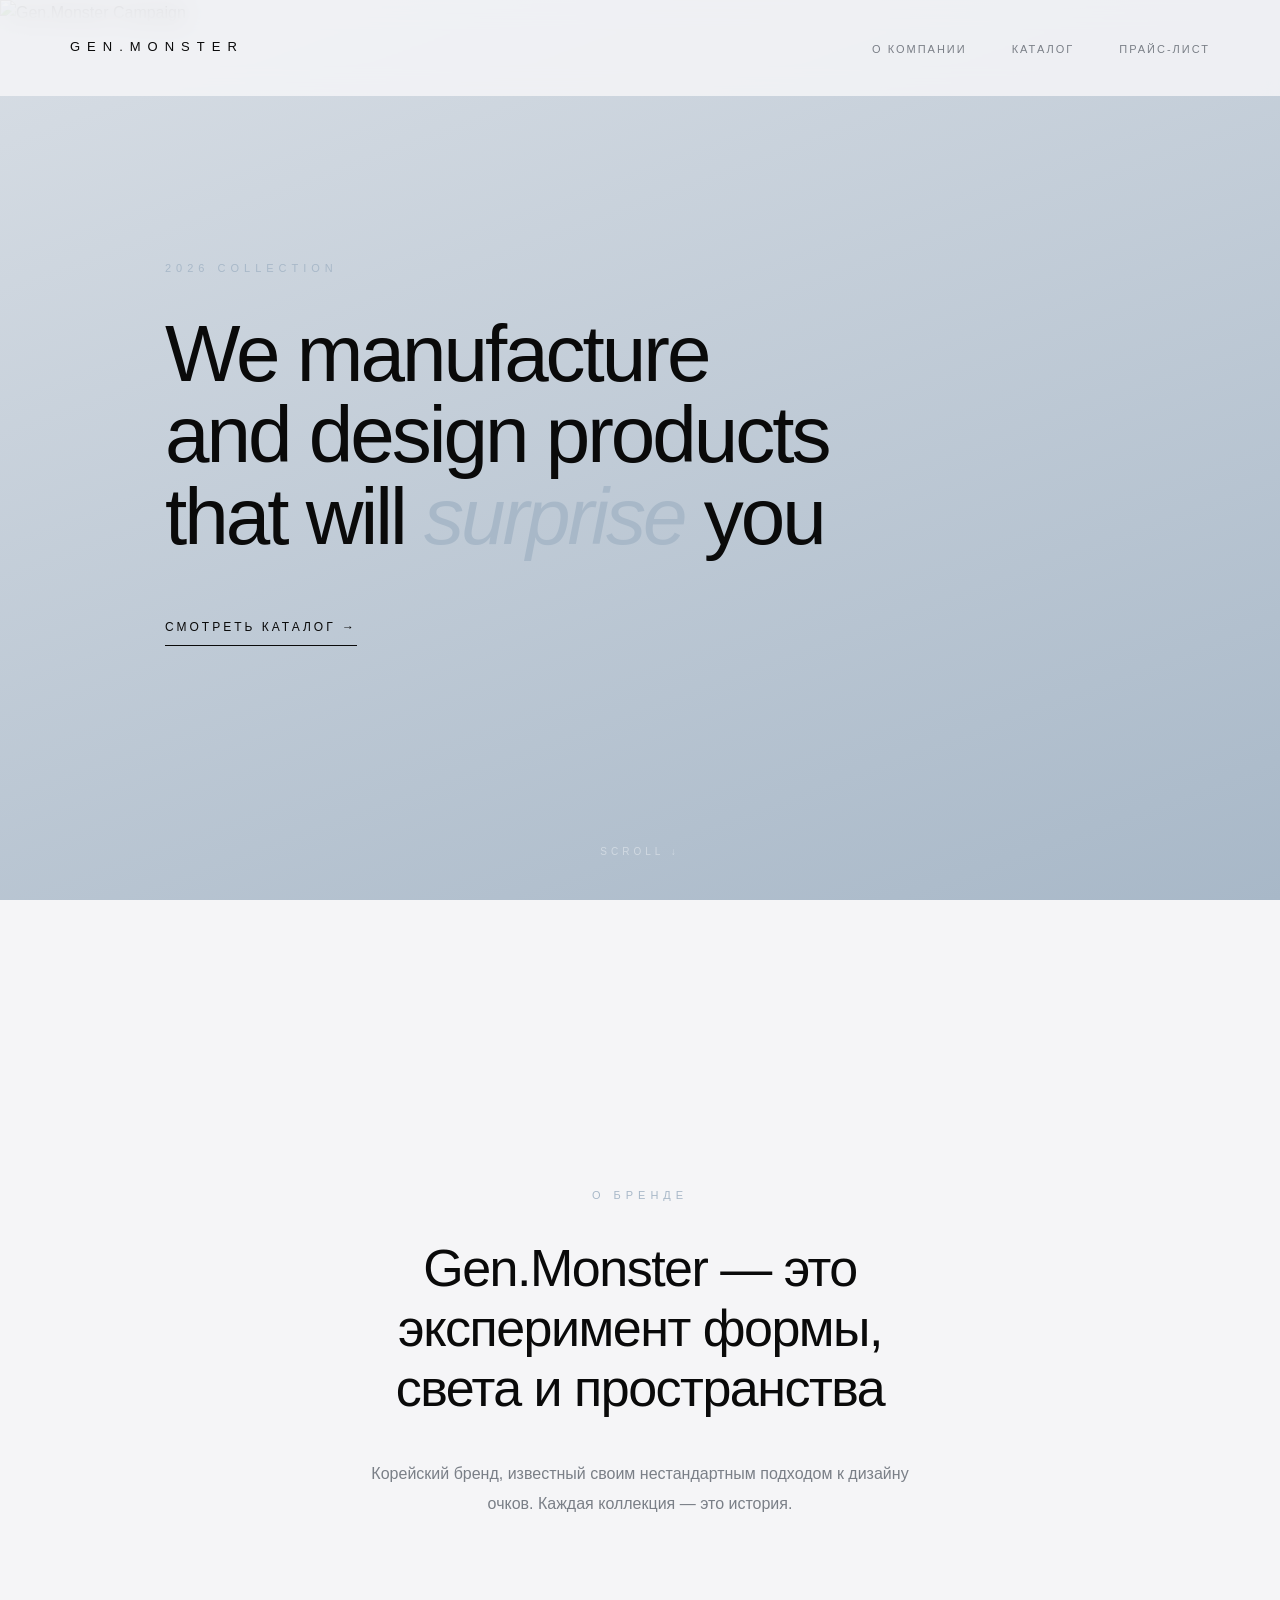
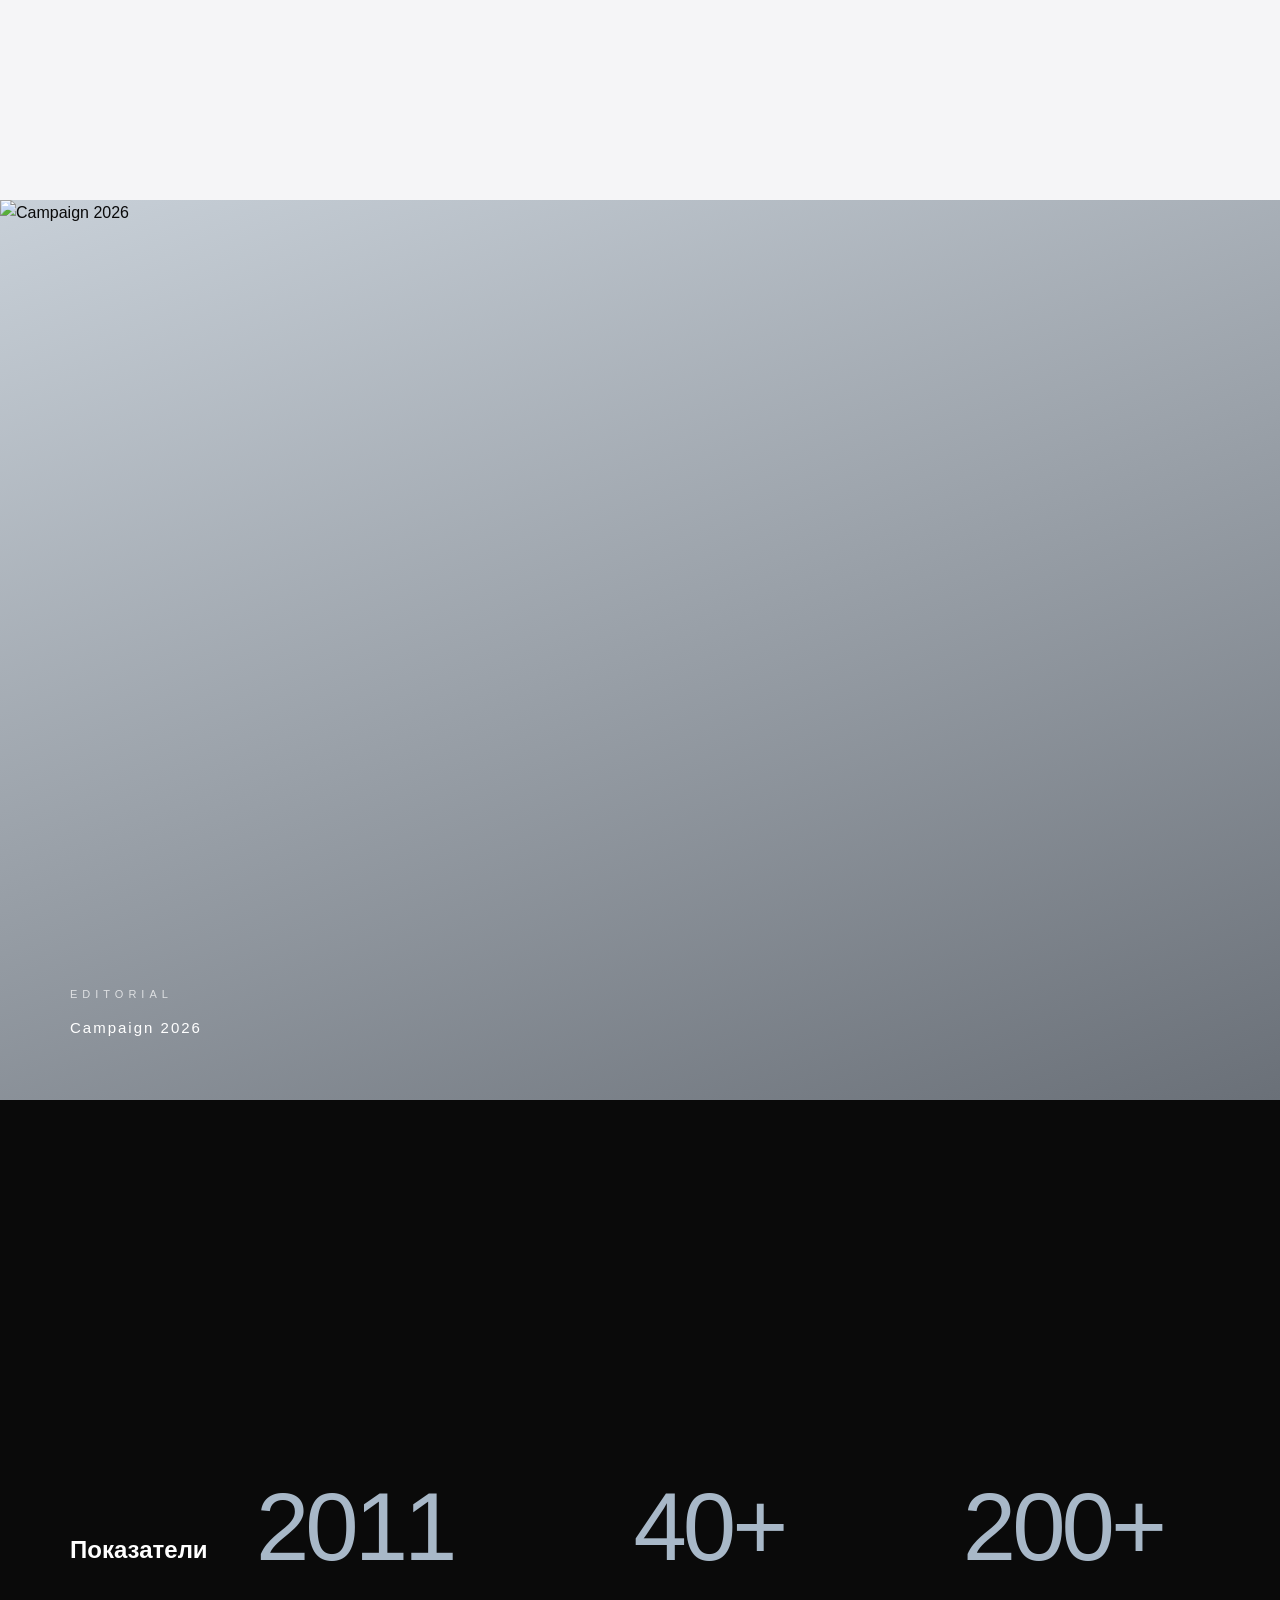
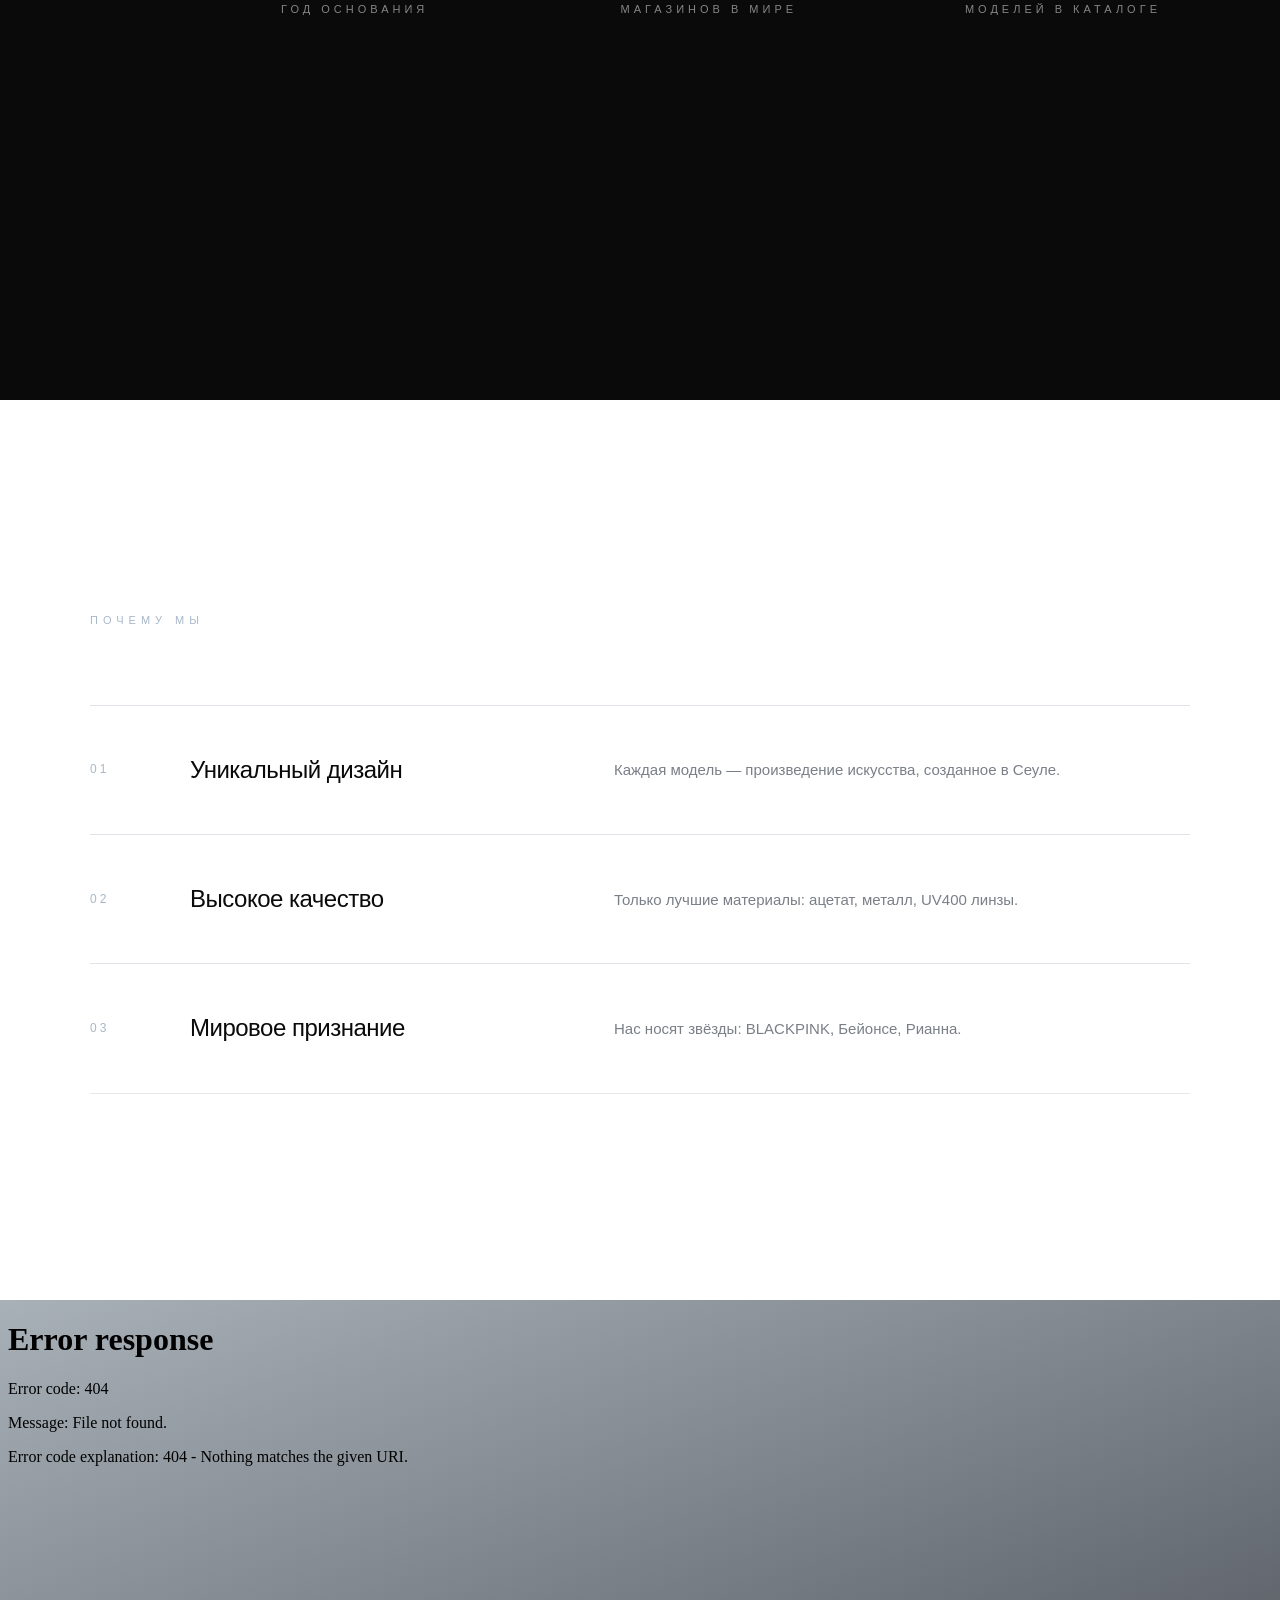
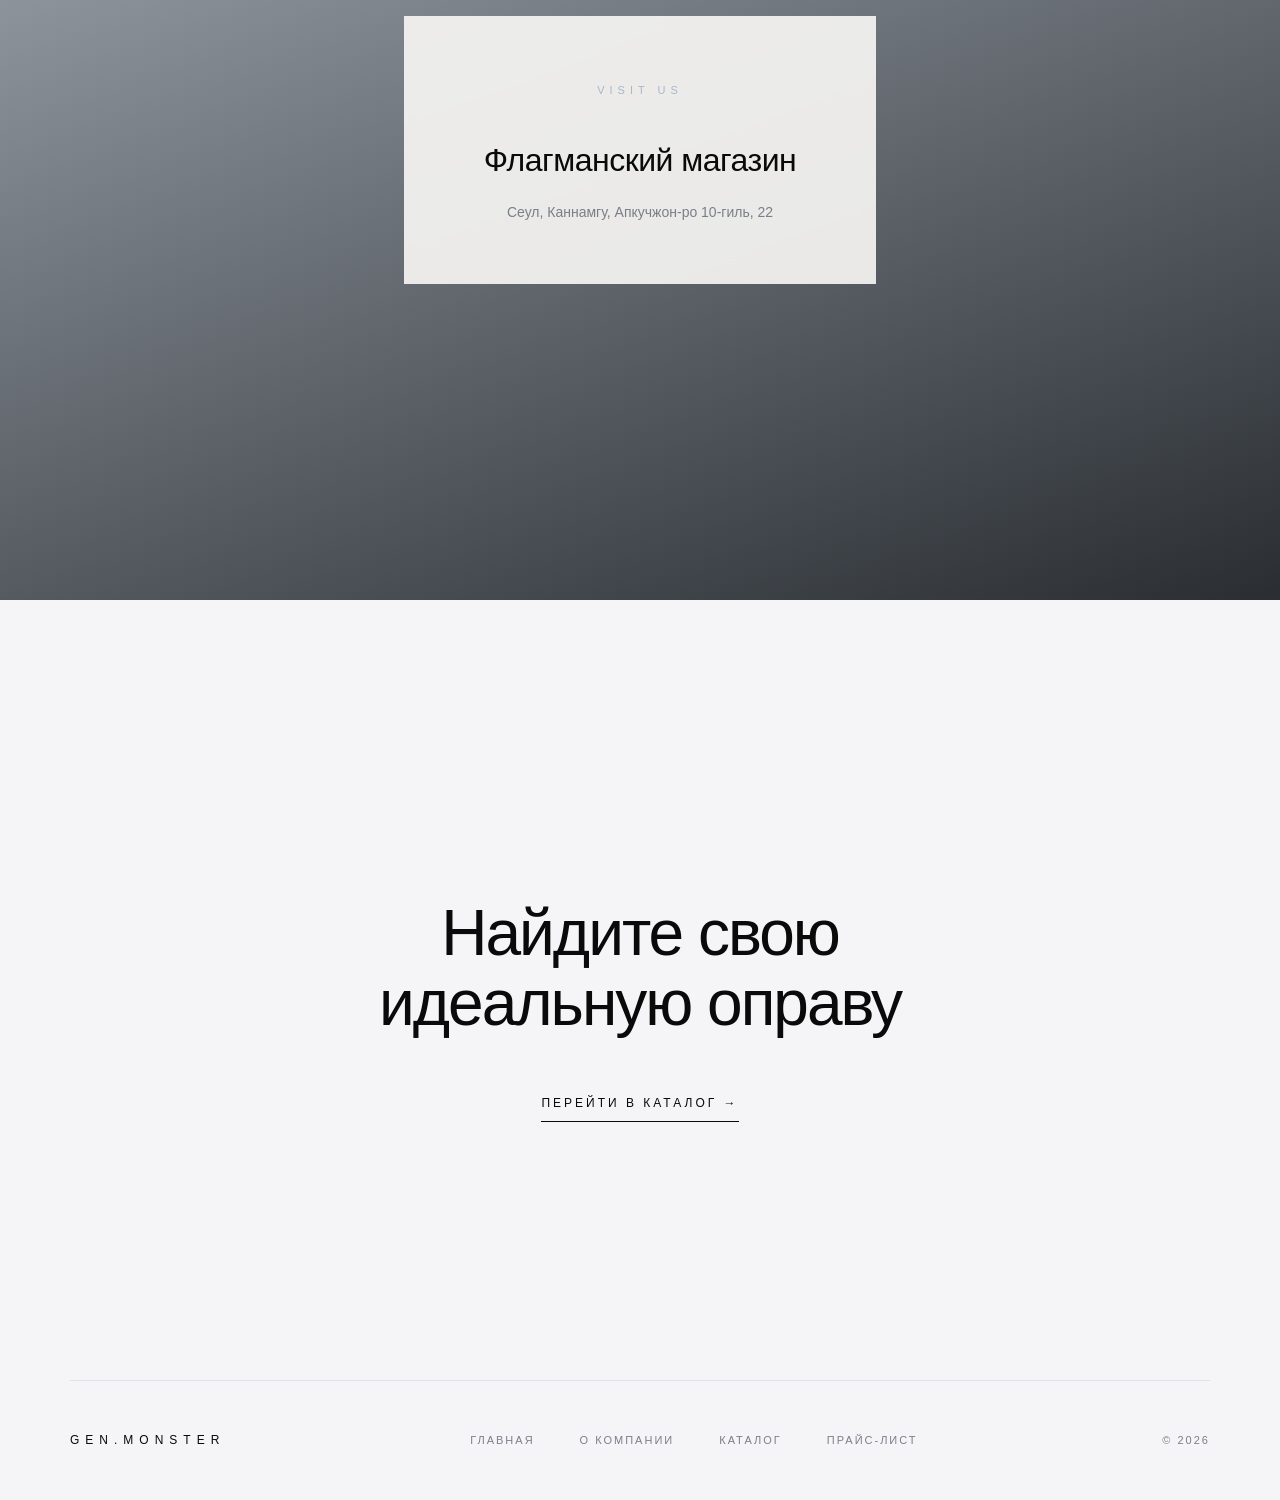
==== index.html @ 984fa29b "Update index.html исправление добавления карты" ====
<!DOCTYPE html>
<html lang="ru">
<head>
    <meta charset="UTF-8">
    <meta name="viewport" content="width=device-width, initial-scale=1.0">
    <title>Gen.Monster — Eyewear</title>
    <link rel="stylesheet" href="styles.css">
</head>
<body>

    <!-- ШАПКА -->
    <header class="header">
        <a href="index.html" class="logo">GEN.MONSTER</a>
        <nav class="nav">
             <ul>
                <li><a href="about.html">О компании</a></li>
                <li><a href="catalog.html">Каталог</a></li>
                <li><a href="price.html">Прайс-лист</a></li>
            </ul>
        </nav>
    </header>

    <!-- ЭКРАН 1: HERO -->
    <section class="screen screen-hero">
        <div class="screen-bg bg-hero">
            <img src="images/hero.jpg" alt="Gen.Monster Campaign">
            <div class="overlay"></div>
        </div>
        <div class="screen-content">
            <p class="label">2026 Collection</p>
            <h1>
                We manufacture<br>
                and design products<br>
                that will <em>surprise</em> you
            </h1>
            <a href="catalog.html" class="link-arrow">Смотреть каталог →</a>
        </div>
        <div class="scroll-hint">Scroll ↓</div>
    </section>

    <!-- ЭКРАН 2: О БРЕНДЕ -->
    <section class="screen screen-about">
        <div class="screen-content centered">
            <p class="label">О бренде</p>
            <h2>
                Gen.Monster — это<br>
                эксперимент формы,<br>
                света и пространства
            </h2>
            <p class="desc">
                Корейский бренд, известный своим нестандартным подходом
                к дизайну очков. Каждая коллекция — это история.
            </p>
        </div>
    </section>

    <!-- ЭКРАН 3: ФОТО НА ВЕСЬ ЭКРАН -->
    <section class="screen screen-image">
        <h2 class="visually-hidden">Campaign 2026</h2>
        <div class="screen-bg bg-editorial">
            <img src="images/editorial.jpg" alt="Campaign 2026">
        </div>
        <div class="image-caption">
            <span class="label">Editorial</span>
            <p>Campaign 2026</p>
        </div>
    </section>

    <!-- ЭКРАН 4: ЦИФРЫ -->
    <section class="screen screen-numbers">
        <h2 class="visually-hidden">Показатели</h2>
        <div class="screen-content">
            <div class="numbers-grid">
                <div class="number-item">
                    <span class="number-value">2011</span>
                    <span class="number-label">Год основания</span>
                </div>
                <div class="number-item">
                    <span class="number-value">40+</span>
                    <span class="number-label">Магазинов в мире</span>
                </div>
                <div class="number-item">
                    <span class="number-value">200+</span>
                    <span class="number-label">Моделей в каталоге</span>
                </div>
            </div>
        </div>
    </section>

    <!-- ЭКРАН 5: ПРЕИМУЩЕСТВА -->
    <section class="screen screen-features">
        <div class="screen-content">
            <p class="label">Почему мы</p>
            <div class="features-list">
                <div class="feature-row">
                    <span class="feature-num">01</span>
                    <h3>Уникальный дизайн</h3>
                    <p>Каждая модель — произведение искусства, созданное в Сеуле.</p>
                </div>
                <div class="feature-row">
                    <span class="feature-num">02</span>
                    <h3>Высокое качество</h3>
                    <p>Только лучшие материалы: ацетат, металл, UV400 линзы.</p>
                </div>
                <div class="feature-row">
                    <span class="feature-num">03</span>
                    <h3>Мировое признание</h3>
                    <p>Нас носят звёзды: BLACKPINK, Бейонсе, Рианна.</p>
                </div>
            </div>
        </div>
    </section>

    <!-- ЭКРАН 6: КАРТА -->
   <section class="screen screen-map">
    <div class="screen-bg bg-map">
        <iframe 
            src="<iframe src="https://www.google.com/maps/embed?pb=!1m5!3m3!1m2!1s0x357ca3eb3af22d93%3A0xd18
            95cf6ba93ee83!2sGentle%20Monster%20Flagship%20Store%20Sinsa!5e0!3m2!1sru!2sru!4v1790731166084!5m2
            !1sru!2sru"
            
            width="100%" 
            height="100%" 
            frameborder="0">
        </iframe>
    </div>
    <div class="map-overlay">
        <p class="label">Visit us</p>
        <h2>Флагманский магазин</h2>
        <p class="map-address">Сеул, Каннамгу, Апкучжон-ро 10-гиль, 22</p>
    </div>
</section>

    <!-- ЭКРАН 7: ФИНАЛ + ПОДВАЛ -->
    <section class="screen screen-final">
        <div class="screen-content centered">
            <h2>
                Найдите свою<br>
                идеальную оправу
            </h2>
            <a href="catalog.html" class="link-arrow">Перейти в каталог →</a>
        </div>
        <footer class="footer">
            <div class="footer-brand">GEN.MONSTER</div>
           <nav class="footer-nav">
            <ul>
                    <li><a href="index.html">Главная</a></li>
                    <li><a href="about.html">О компании</a></li>
                    <li><a href="catalog.html">Каталог</a></li>
                    <li><a href="price.html">Прайс-лист</a></li>
            </ul>
            </nav>
            <div class="footer-copy">© 2026</div>
        </footer>
    </section>

</body>
</html>
---- styles.css ----
/* ===== RESET ===== */
* {
    margin: 0;
    padding: 0;
    box-sizing: border-box;
}

:root {
    --bg: #f5f5f7;
    --ink: #0a0a0a;
    --muted: #7a7f87;
    --accent: #a8b8c8;
    --light: #ffffff;
}

html {
    scroll-behavior: smooth;
}

body {
    font-family: 'Helvetica Neue', Arial, sans-serif;
    background-color: var(--bg);
    color: var(--ink);
    line-height: 1.6;
    font-weight: 300;
    -webkit-font-smoothing: antialiased;
}

/* ===== ССЫЛКИ: ВСЕ СОСТОЯНИЯ ===== */
a {
    text-decoration: none;
    color: inherit;
    transition: color 0.3s;
}

a:link {
    color: inherit;
}

a:visited {
    color: inherit;
}

a:hover {
    color: var(--accent);
}

a:active {
    color: var(--ink);
}

/* Навигация: обычная и посещённая совпадают */
.nav a:link,
.nav a:visited,
.footer-nav a:link,
.footer-nav a:visited {
    color: var(--muted);
}

.nav a:hover,
.footer-nav a:hover {
    color: var(--ink);
}

.nav a:active,
.footer-nav a:active {
    color: var(--accent);
}

em {
    font-style: italic;
    color: var(--accent);
}

/* ===== HEADER ===== */
.header {
    position: fixed;
    top: 0;
    left: 0;
    right: 0;
    display: flex;
    justify-content: space-between;
    align-items: center;
    padding: 35px 70px;
    z-index: 100;
    background-color: rgba(245, 245, 247, 0.85);
    backdrop-filter: blur(12px);
    -webkit-backdrop-filter: blur(12px);
}

.logo {
    font-size: 13px;
    letter-spacing: 7px;
    font-weight: 400;
    color: var(--ink);
}

/* ===== НАВИГАЦИЯ ===== */
.nav ul,
.footer-nav ul {
    list-style: none;
    display: flex;
    gap: 45px;
    margin: 0;
    padding: 0;
}

.nav li,
.footer-nav li {
    display: inline-block;
}

.nav a,
.footer-nav a {
    font-size: 11px;
    letter-spacing: 2px;
    text-transform: uppercase;
    color: var(--muted);
    transition: color 0.3s;
}

.nav a:hover,
.footer-nav a:hover {
    color: var(--ink);
}

/* ===== ОБЩИЙ КЛАСС ДЛЯ ЭКРАНОВ ===== */
.screen {
    position: relative;
    min-height: 100vh;
    display: flex;
    align-items: center;
    justify-content: center;
    padding: 120px 70px;
    overflow: hidden;
}

.screen-content {
    max-width: 1100px;
    width: 100%;
    position: relative;
    z-index: 2;
}

.screen-content.centered {
    text-align: center;
    max-width: 800px;
}

.screen-bg {
    position: absolute;
    inset: 0;
    z-index: 1;
}

.label {
    display: inline-block;
    font-size: 11px;
    letter-spacing: 5px;
    text-transform: uppercase;
    color: var(--accent);
    margin-bottom: 35px;
}

/* ===== ССЫЛКА СО СТРЕЛКОЙ ===== */
.link-arrow {
    display: inline-block;
    font-size: 12px;
    letter-spacing: 3px;
    text-transform: uppercase;
    color: currentColor;
    padding-bottom: 8px;
    border-bottom: 1px solid currentColor;
    transition: all 0.4s;
}

.link-arrow:hover {
    letter-spacing: 5px;
    color: var(--accent);
    border-bottom-color: var(--accent);
}

/* ===== ЭКРАН 1: HERO ===== */
.screen-hero {
    color: #0a0a0a;
}

.bg-hero {
    background: linear-gradient(160deg, #d8dee5 0%, #a8b8c8 100%);
}

.screen-hero .screen-content {
    max-width: 950px;
}

.screen-hero h1 {
    font-size: 80px;
    font-weight: 300;
    line-height: 1.02;
    letter-spacing: -3px;
    margin-bottom: 55px;
}

.scroll-hint {
    position: absolute;
    bottom: 40px;
    left: 50%;
    transform: translateX(-50%);
    font-size: 10px;
    letter-spacing: 4px;
    text-transform: uppercase;
    color: rgba(255, 255, 255, 0.4);
    z-index: 2;
    animation: pulse 2s infinite;
}

@keyframes pulse {
    0%, 100% { opacity: 0.4; }
    50% { opacity: 1; }
}

/* ===== ЭКРАН 2: О БРЕНДЕ ===== */
.screen-about {
    background-color: var(--bg);
}

.screen-about h2 {
    font-size: 52px;
    font-weight: 300;
    line-height: 1.15;
    letter-spacing: -1.5px;
    margin-bottom: 40px;
}

.screen-about .desc {
    font-size: 16px;
    color: var(--muted);
    max-width: 550px;
    margin: 0 auto;
    line-height: 1.9;
}

/* ===== ЭКРАН 3: ФОТО НА ВЕСЬ ЭКРАН ===== */
.bg-editorial {
    background: linear-gradient(160deg, #c8d0d8 0%, #6a7078 100%);
}

.image-caption {
    position: absolute;
    bottom: 60px;
    left: 70px;
    color: #fff;
    z-index: 2;
}

.image-caption .label {
    color: rgba(255, 255, 255, 0.7);
    margin-bottom: 12px;
}

.image-caption p {
    font-size: 15px;
    letter-spacing: 2px;
}

/* ===== ЭКРАН 4: ЦИФРЫ ===== */
.screen-numbers {
    background-color: #0a0a0a;
    color: #fff;
}

.numbers-grid {
    display: grid;
    grid-template-columns: repeat(3, 1fr);
    gap: 60px;
    text-align: center;
}

.number-value {
    display: block;
    font-size: 96px;
    font-weight: 300;
    letter-spacing: -4px;
    color: var(--accent);
    margin-bottom: 20px;
    line-height: 1;
}

.number-label {
    font-size: 11px;
    letter-spacing: 4px;
    text-transform: uppercase;
    color: rgba(255, 255, 255, 0.5);
}

/* ===== ЭКРАН 5: ПРЕИМУЩЕСТВА ===== */
.screen-features {
    background-color: var(--light);
}

.features-list {
    margin-top: 40px;
}

.feature-row {
    display: grid;
    grid-template-columns: 60px 1fr 1.5fr;
    gap: 40px;
    align-items: center;
    padding: 45px 0;
    border-top: 1px solid #e0e3e8;
}

.feature-row:last-child {
    border-bottom: 1px solid #e8e8e8;
}

.feature-num {
    font-size: 12px;
    letter-spacing: 3px;
    color: var(--accent);
}

.feature-row h3 {
    font-size: 24px;
    font-weight: 300;
    letter-spacing: -0.5px;
}

.feature-row p {
    font-size: 15px;
    color: var(--muted);
    line-height: 1.8;
}

/* ===== ЭКРАН 6: КАРТА ===== */
.bg-map {
    background: linear-gradient(160deg, #a8b0b8 0%, #2a2e33 100%);
}

.map-overlay {
    position: relative;
    z-index: 2;
    text-align: center;
    padding: 60px 80px;
    background-color: rgba(247, 246, 243, 0.92);
    backdrop-filter: blur(15px);
    max-width: 500px;
}

.map-overlay h2 {
    font-size: 32px;
    font-weight: 300;
    margin-bottom: 15px;
    letter-spacing: -0.5px;
}

.map-address {
    font-size: 14px;
    color: var(--muted);
}

/* ===== ЭКРАН 7: ФИНАЛ ===== */
.screen-final {
    flex-direction: column;
    justify-content: space-between;
    background-color: var(--bg);
    padding: 140px 70px 0;
}

.screen-final .screen-content {
    margin: auto;
}

.screen-final h2 {
    font-size: 64px;
    font-weight: 300;
    line-height: 1.1;
    letter-spacing: -2px;
    margin-bottom: 50px;
}

/* ===== FOOTER ===== */
.footer {
    display: flex;
    justify-content: space-between;
    align-items: center;
    width: 100%;
    padding: 50px 0;
    font-size: 11px;
    letter-spacing: 2px;
    text-transform: uppercase;
    color: var(--muted);
    border-top: 1px solid #e0e3e8;
    margin-top: 100px;
}

.footer-brand {
    font-size: 12px;
    letter-spacing: 6px;
    color: var(--ink);
}

.footer-nav {
    display: flex;
    gap: 35px;
}

.footer-nav a {
    transition: color 0.3s;
}

.footer-nav a:hover {
    color: var(--ink);
}

/* ===== АДАПТИВ ===== */
@media (max-width: 900px) {
    .header {
        padding: 25px 30px;
    }
    .nav {
        gap: 20px;
    }
    .nav a {
        font-size: 10px;
    }
    .screen {
        padding: 100px 30px;
    }
    .screen-hero h1 {
        font-size: 44px;
    }
    .screen-about h2 {
        font-size: 32px;
    }
    .screen-final h2 {
        font-size: 38px;
    }
    .numbers-grid {
        grid-template-columns: 1fr;
        gap: 50px;
    }
    .number-value {
        font-size: 64px;
    }
    .feature-row {
        grid-template-columns: 1fr;
        gap: 15px;
    }
    .footer {
        flex-direction: column;
        gap: 25px;
    }
}

/* ===== СТРАНИЦА «О КОМПАНИИ» ===== */

/* Заголовок страницы */
.screen-page-head {
    min-height: 60vh;
    padding-top: 180px;
    align-items: flex-start;
}

.screen-page-head h1 {
    font-size: 96px;
    font-weight: 300;
    letter-spacing: -4px;
    line-height: 1;
    margin-bottom: 35px;
}

.page-desc {
    font-size: 17px;
    color: var(--muted);
    max-width: 550px;
    line-height: 1.8;
}

/* Светлый label (для тёмного фона) */
.label-light {
    color: rgba(255, 255, 255, 0.6);
}

/* Сетка показателей — 3 колонки */
.screen-numbers .numbers-grid {
    grid-template-columns: repeat(3, 1fr);
    gap: 80px 60px;
}

/* Контакты */
.screen-contacts {
    background-color: var(--light);
}

.screen-contacts h2 {
    font-size: 48px;
    font-weight: 300;
    letter-spacing: -1.5px;
    margin-bottom: 70px;
}

.contacts-grid {
    display: grid;
    grid-template-columns: repeat(4, 1fr);
    gap: 50px;
    padding-top: 50px;
    border-top: 1px solid #e0e3e8;
}

.contact-item {
    display: flex;
    flex-direction: column;
    gap: 15px;
}

.contact-label {
    font-size: 11px;
    letter-spacing: 4px;
    text-transform: uppercase;
    color: var(--accent);
}

.contact-item p {
    font-size: 15px;
    color: var(--ink);
    line-height: 1.7;
}

.contact-item p a {
    border-bottom: 1px solid currentColor;
    transition: color 0.3s;
}

.contact-item p a:hover {
    color: var(--accent);
}

/* ===== АДАПТИВ для about.html ===== */
@media (max-width: 900px) {
    .screen-page-head h1 {
        font-size: 52px;
        letter-spacing: -2px;
    }
    .screen-contacts h2 {
        font-size: 32px;
    }
    .contacts-grid {
        grid-template-columns: 1fr 1fr;
        gap: 40px;
    }
    .screen-numbers .numbers-grid {
        grid-template-columns: 1fr 1fr;
    }
}

/* ===== СТРАНИЦА КАТАЛОГ ===== */

.catalog {
    padding: 80px 70px 140px;
    background-color: var(--bg);
}

.catalog-grid {
    display: grid;
    grid-template-columns: repeat(3, 1fr);
    gap: 60px 40px;
    max-width: 1400px;
    margin: 0 auto;
}

.product {
    display: flex;
    flex-direction: column;
}

.product-image {
    width: 100%;
    aspect-ratio: 4 / 5;
    background: linear-gradient(160deg, #d8dee5 0%, #a8b8c8 100%);
    display: flex;
    align-items: center;
    justify-content: center;
    margin-bottom: 30px;
    overflow: hidden;
    transition: transform 0.5s;
}

.product:hover .product-image {
    transform: scale(1.02);
}

.product-placeholder {
    font-size: 11px;
    letter-spacing: 4px;
    text-transform: uppercase;
    color: rgba(255, 255, 255, 0.7);
}

.product-info {
    display: flex;
    flex-direction: column;
    gap: 12px;
}

.product-cat {
    font-size: 10px;
    letter-spacing: 3px;
    text-transform: uppercase;
    color: var(--accent);
}

.product h3 {
    font-size: 22px;
    font-weight: 400;
    letter-spacing: 0.5px;
}

.product-desc {
    font-size: 14px;
    color: var(--muted);
    line-height: 1.7;
    margin-bottom: 8px;
}

.product-specs {
    list-style: none;
    display: flex;
    flex-direction: column;
    gap: 6px;
    padding-top: 15px;
    border-top: 1px solid #e0e3e8;
}

.product-specs li {
    font-size: 12px;
    color: var(--muted);
    letter-spacing: 0.5px;
}

/* ===== АДАПТИВ ===== */
@media (max-width: 900px) {
    .catalog {
        padding: 60px 30px 100px;
    }
    .catalog-grid {
        grid-template-columns: 1fr;
        gap: 60px;
    }
}

/* ===== СТРАНИЦА ПРАЙС-ЛИСТ ===== */

.price {
    padding: 60px 70px 140px;
    background-color: var(--bg);
}

.price-wrapper {
    max-width: 1200px;
    margin: 0 auto;
}

.price-table {
    width: 100%;
    border-collapse: collapse;
    font-size: 14px;
}

/* Шапка таблицы */
.price-table thead th {
    background-color: #0a0a0a;
    color: #ffffff;
    text-align: left;
    padding: 22px 24px;
    font-size: 11px;
    letter-spacing: 3px;
    text-transform: uppercase;
    font-weight: 400;
}

.price-col {
    text-align: right;
    white-space: nowrap;
}

/* Заголовки категорий */
.row-category td {
    background-color: #d8dee5;
    color: #0a0a0a;
    font-size: 11px;
    letter-spacing: 4px;
    text-transform: uppercase;
    padding: 18px 24px;
    font-weight: 500;
}

.row-services td {
    background-color: #a8b8c8;
}

/* Обычные строки */
.price-table tbody td {
    padding: 20px 24px;
    border-bottom: 1px solid #e0e3e8;
    color: var(--ink);
}

.row-odd td {
    background-color: #f5f5f7;
}

.row-even td {
    background-color: #ffffff;
}

/* Акция */
.row-promo td {
    background-color: #0a0a0a;
    color: #a8b8c8;
    font-size: 14px;
    letter-spacing: 1px;
    padding: 22px 24px;
}

.row-promo .price-col {
    font-size: 18px;
    font-weight: 500;
    color: #a8b8c8;
}

/* Примечание */
.price-note {
    margin-top: 25px;
    font-size: 12px;
    color: var(--muted);
    letter-spacing: 1px;
    text-align: right;
}

/* Hover по строкам */
.price-table tbody tr:not(.row-category):not(.row-promo):hover td {
    background-color: #eef1f5;
}

/* ===== АДАПТИВ ===== */
@media (max-width: 900px) {
    .price {
        padding: 40px 20px 100px;
    }
    .price-table {
        font-size: 12px;
    }
    .price-table thead th,
    .price-table tbody td {
        padding: 14px 12px;
    }
    .price-table thead th:nth-child(3),
    .price-table tbody td:nth-child(3) {
        display: none;
    }
}
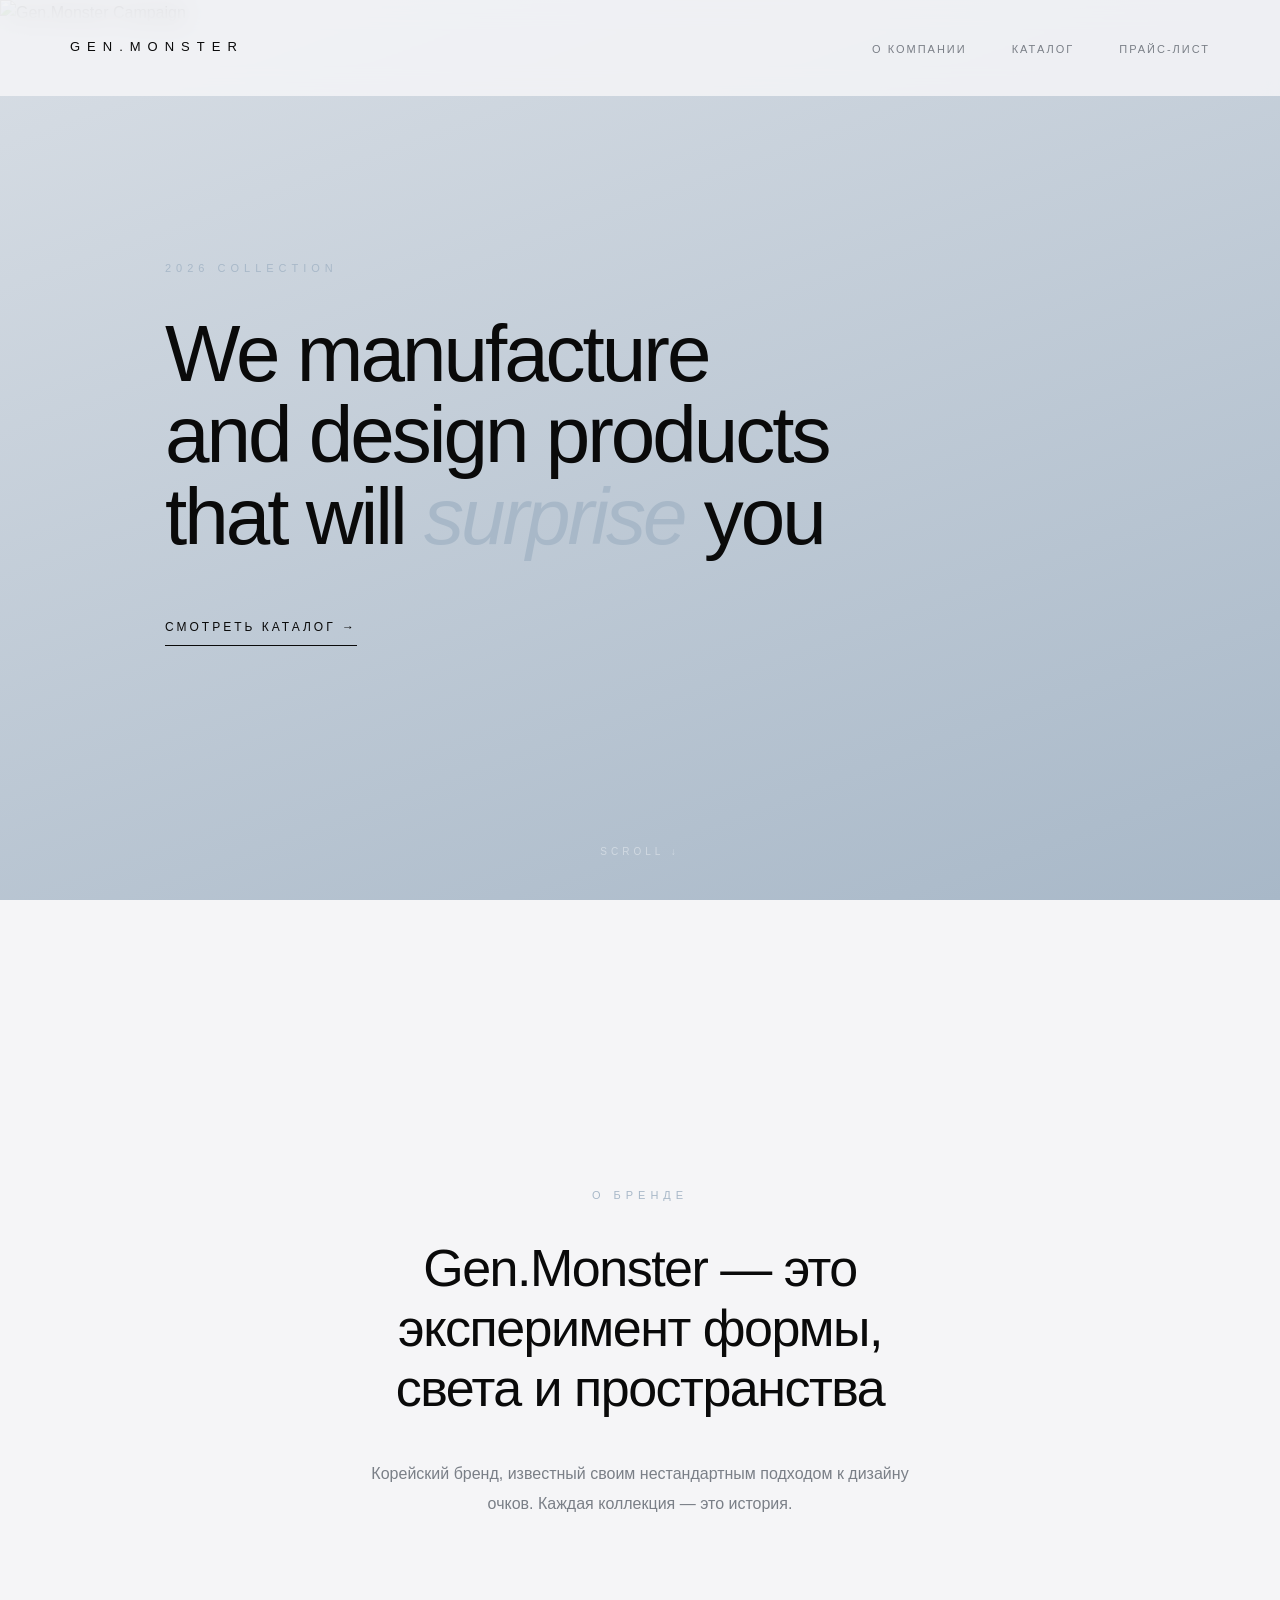
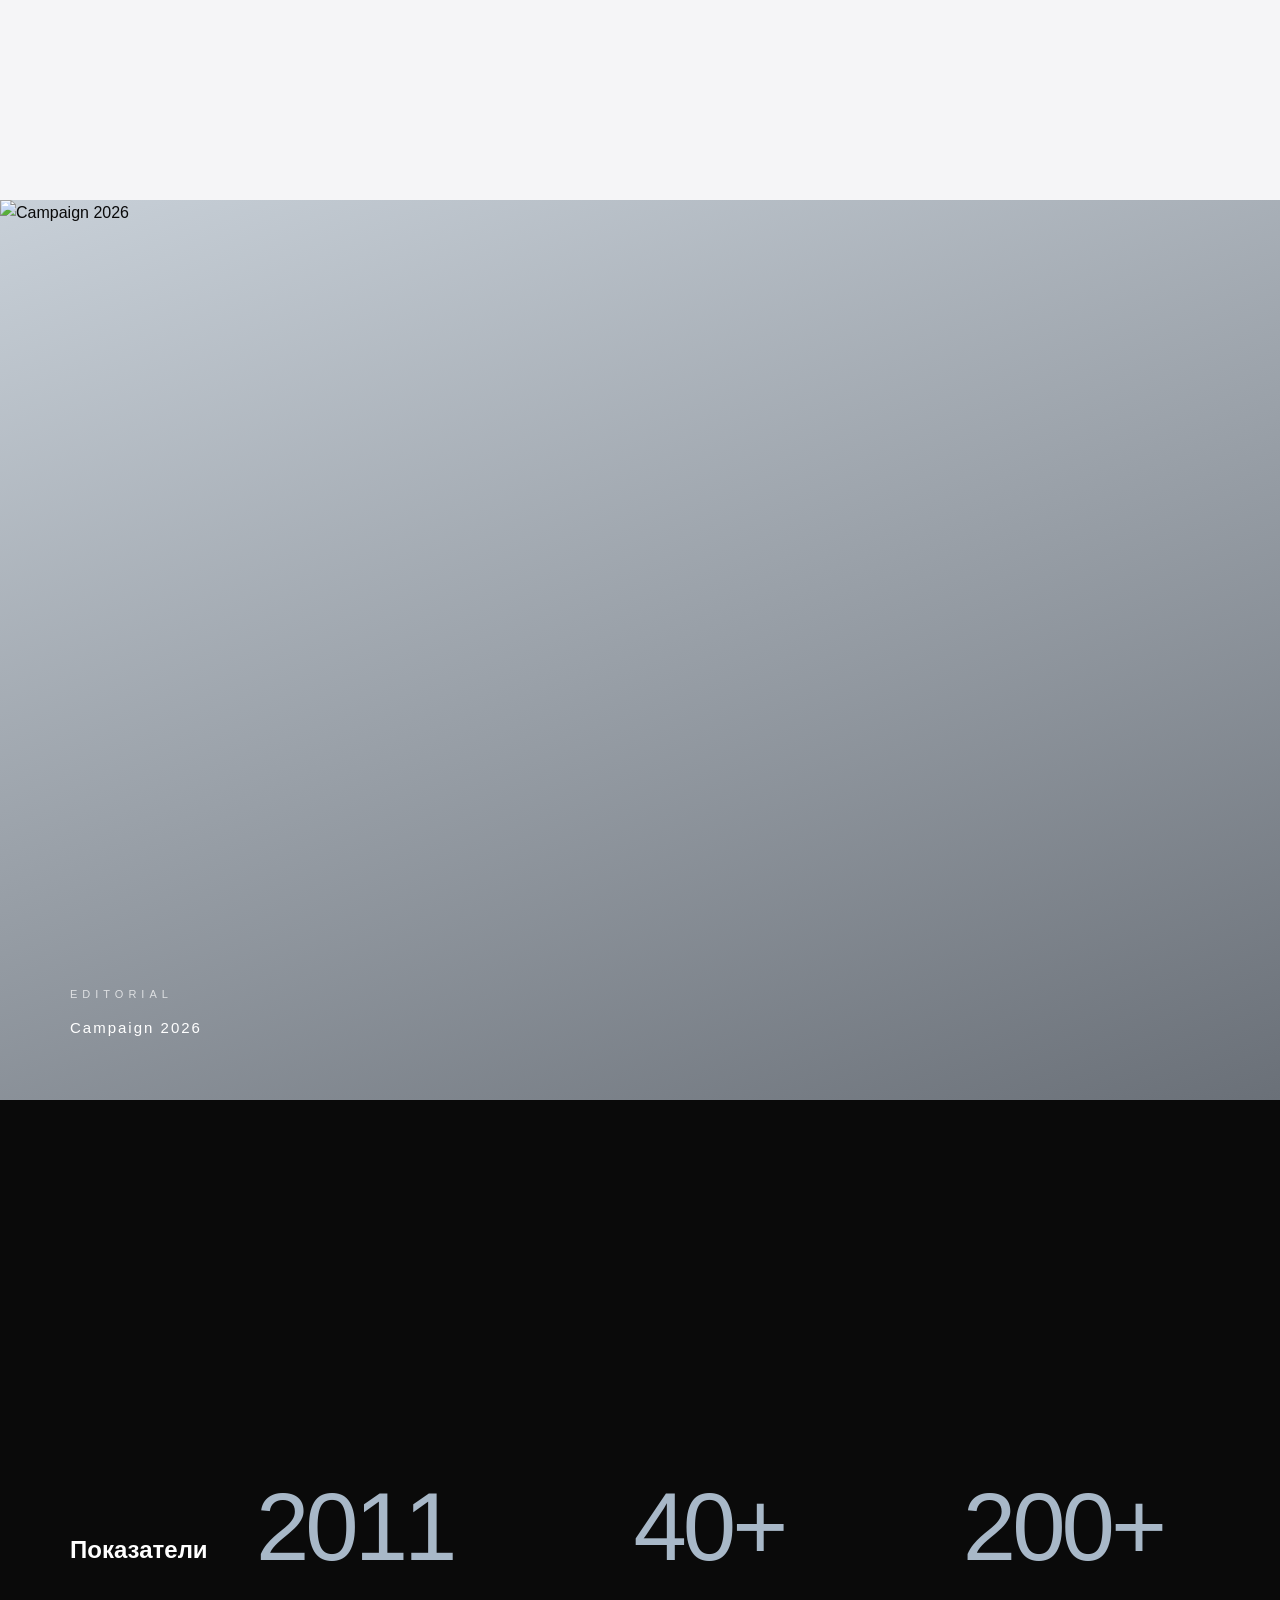
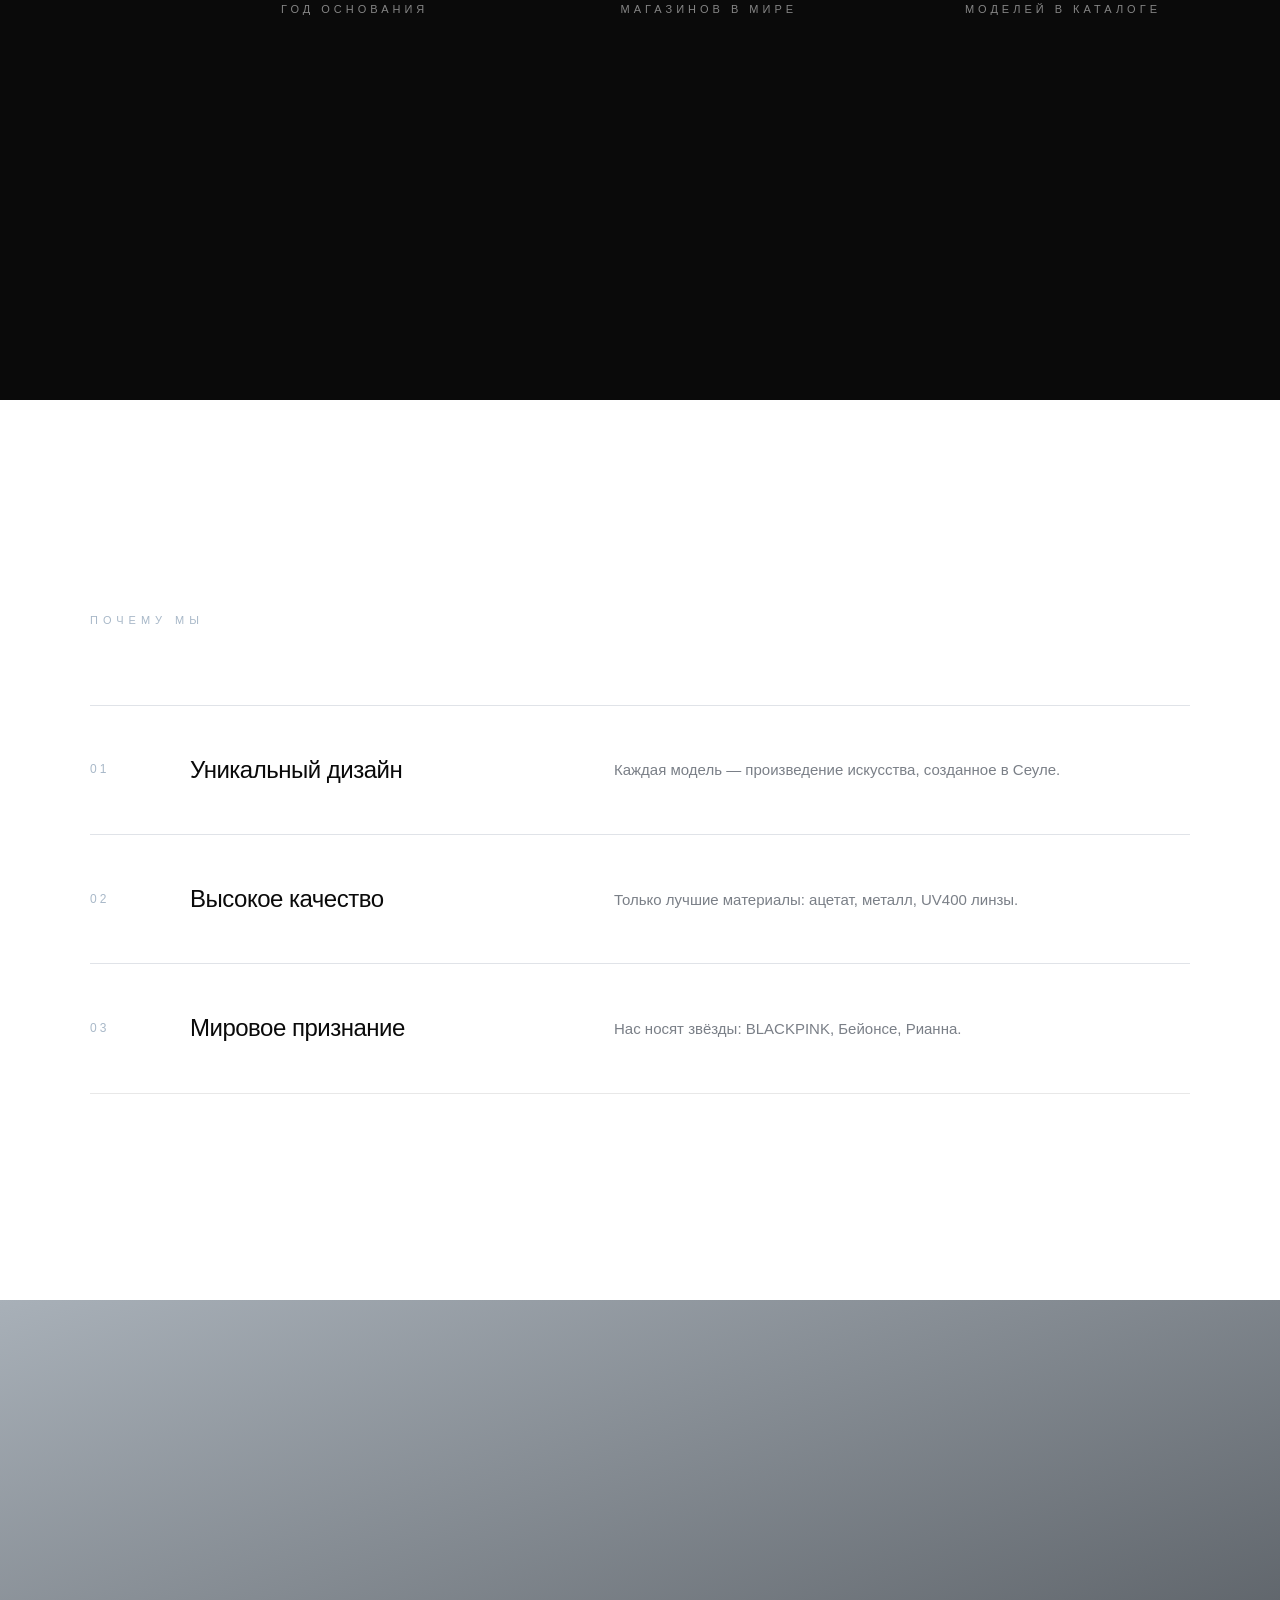
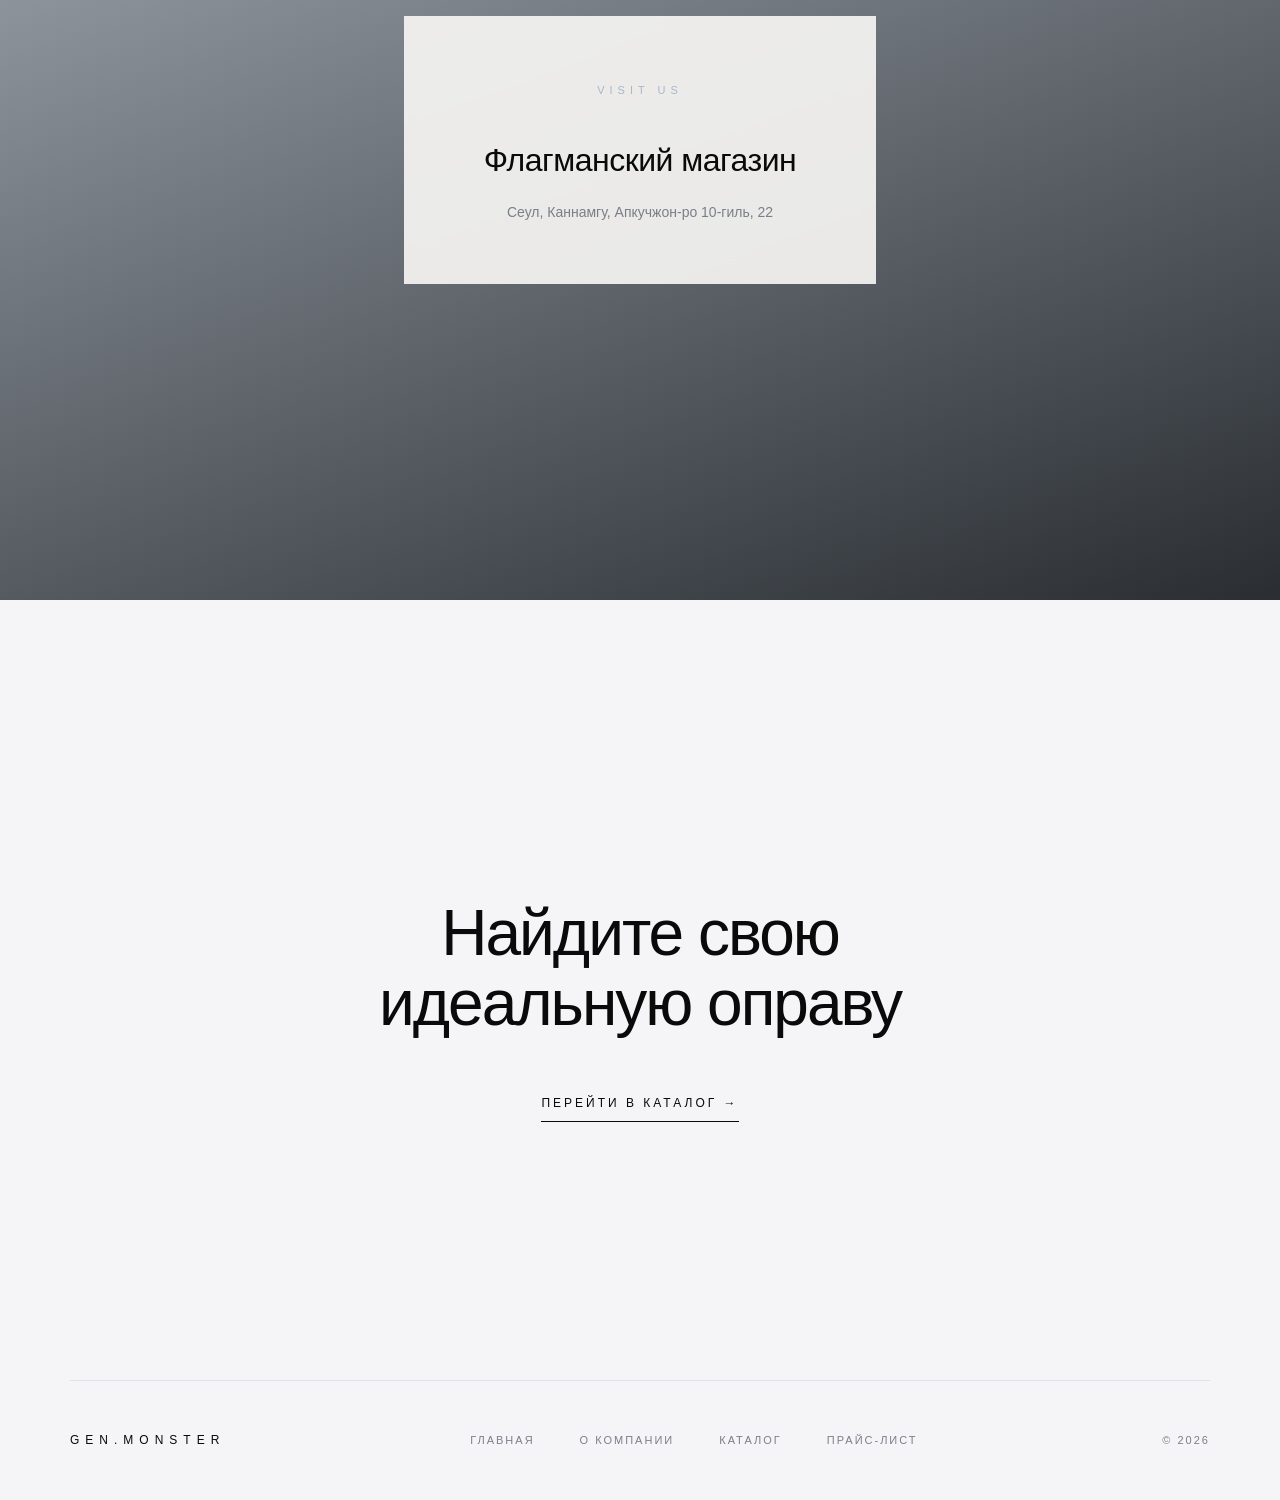
==== commit 35ce0565: "Update index.html еще доработки карты" ====
--- a/index.html
+++ b/index.html
@@ -115,9 +115,8 @@
    <section class="screen screen-map">
     <div class="screen-bg bg-map">
         <iframe 
-            src="<iframe src="https://www.google.com/maps/embed?pb=!1m5!3m3!1m2!1s0x357ca3eb3af22d93%3A0xd18
-            95cf6ba93ee83!2sGentle%20Monster%20Flagship%20Store%20Sinsa!5e0!3m2!1sru!2sru!4v1790731166084!5m2
-            !1sru!2sru"
+            src="https://www.google.com/maps/embed?pb=!1m5!3m3!1m2!1s0x357ca3eb3af22d93%3A0xd1895cf6ba93ee83!2sGentle%20Monster%20Flagship%20Store%20Sinsa!5e0!3m2!1sru!2sru!4v1790731166084!5m2!1sru!2sru"
+
             
             width="100%" 
             height="100%" 
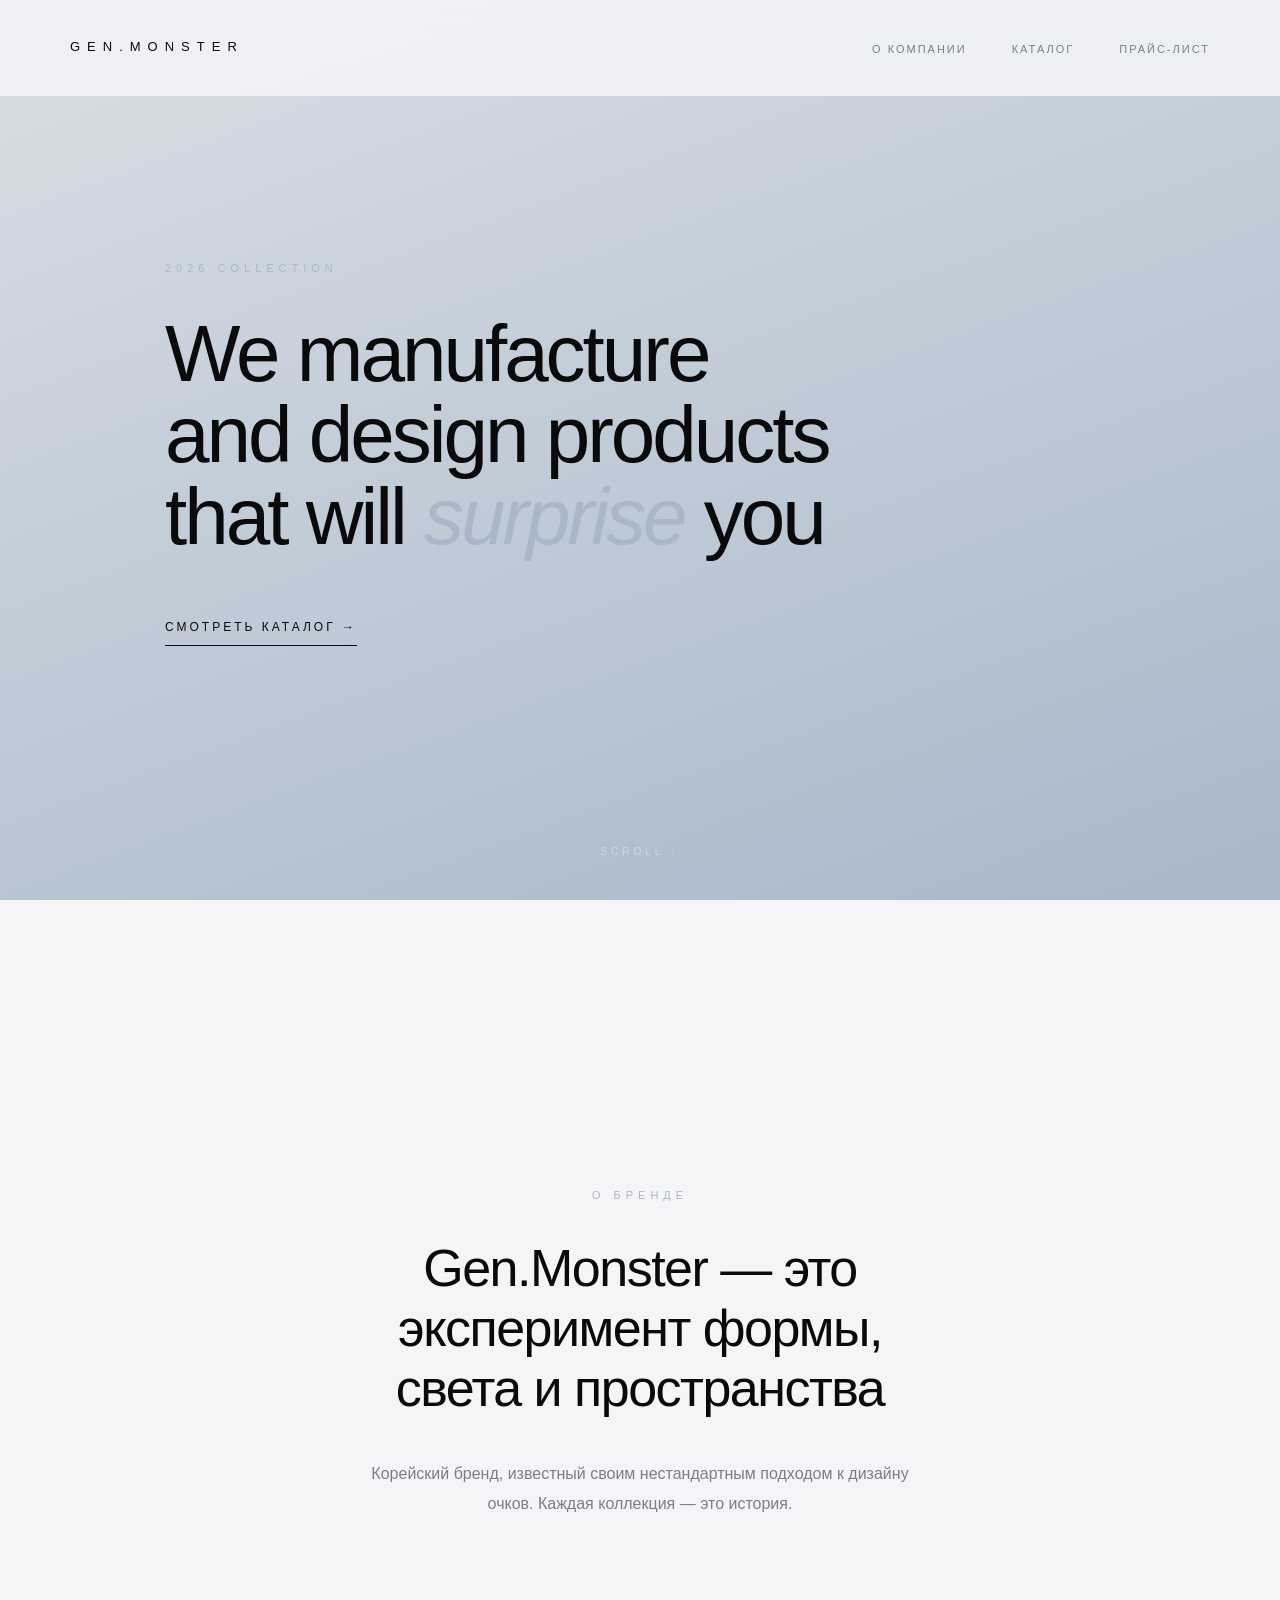
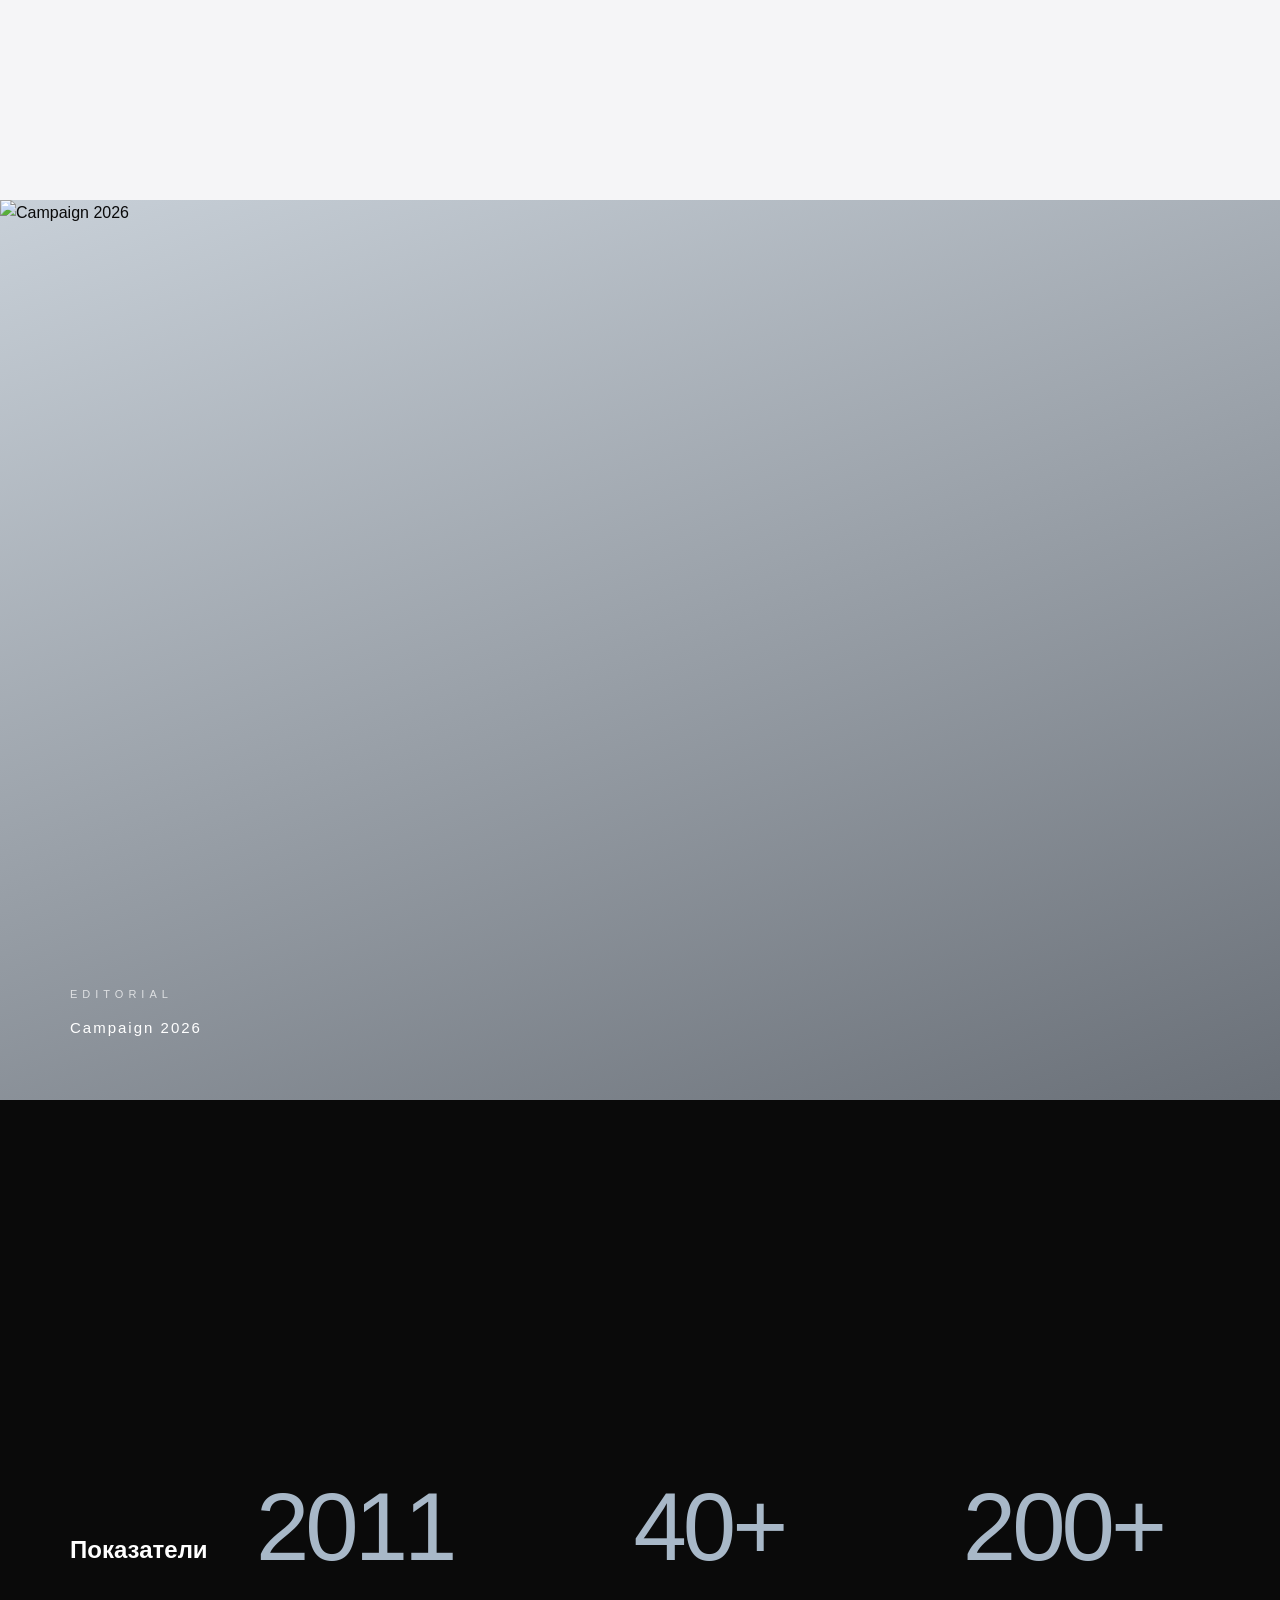
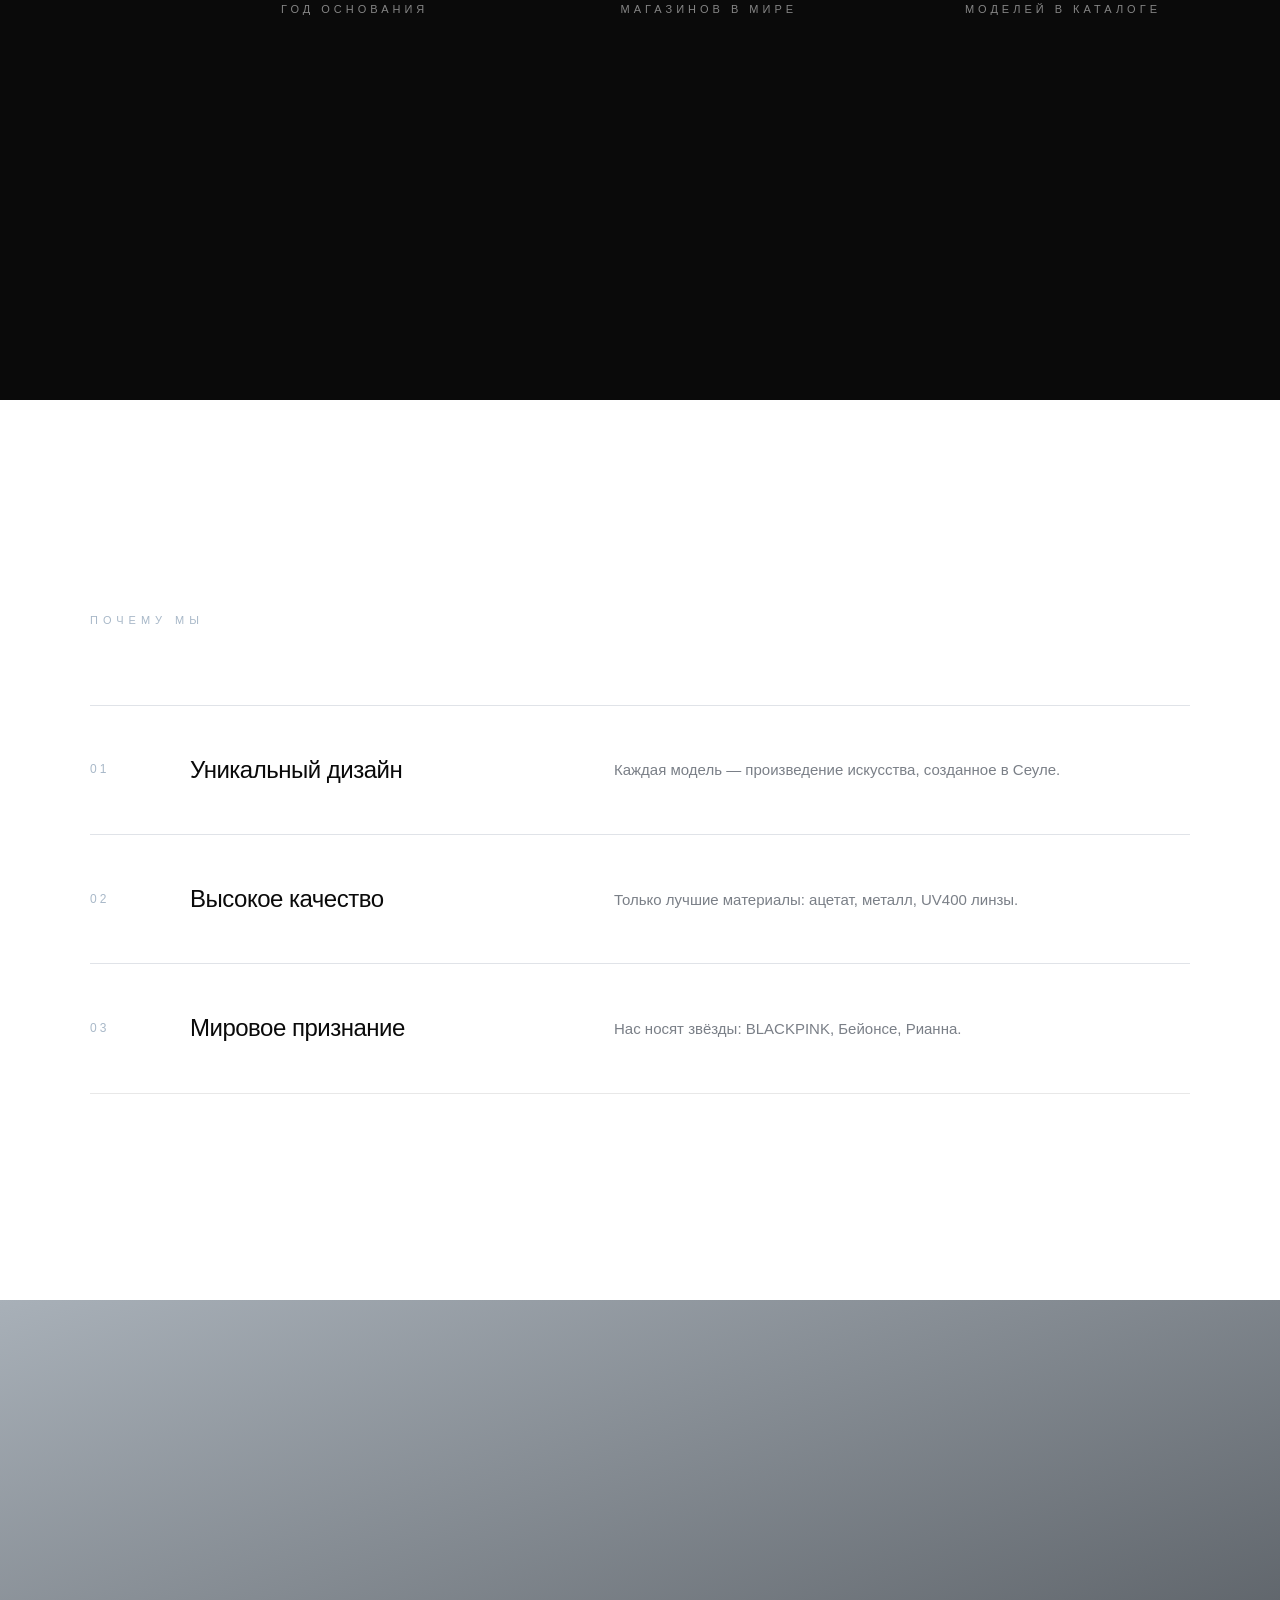
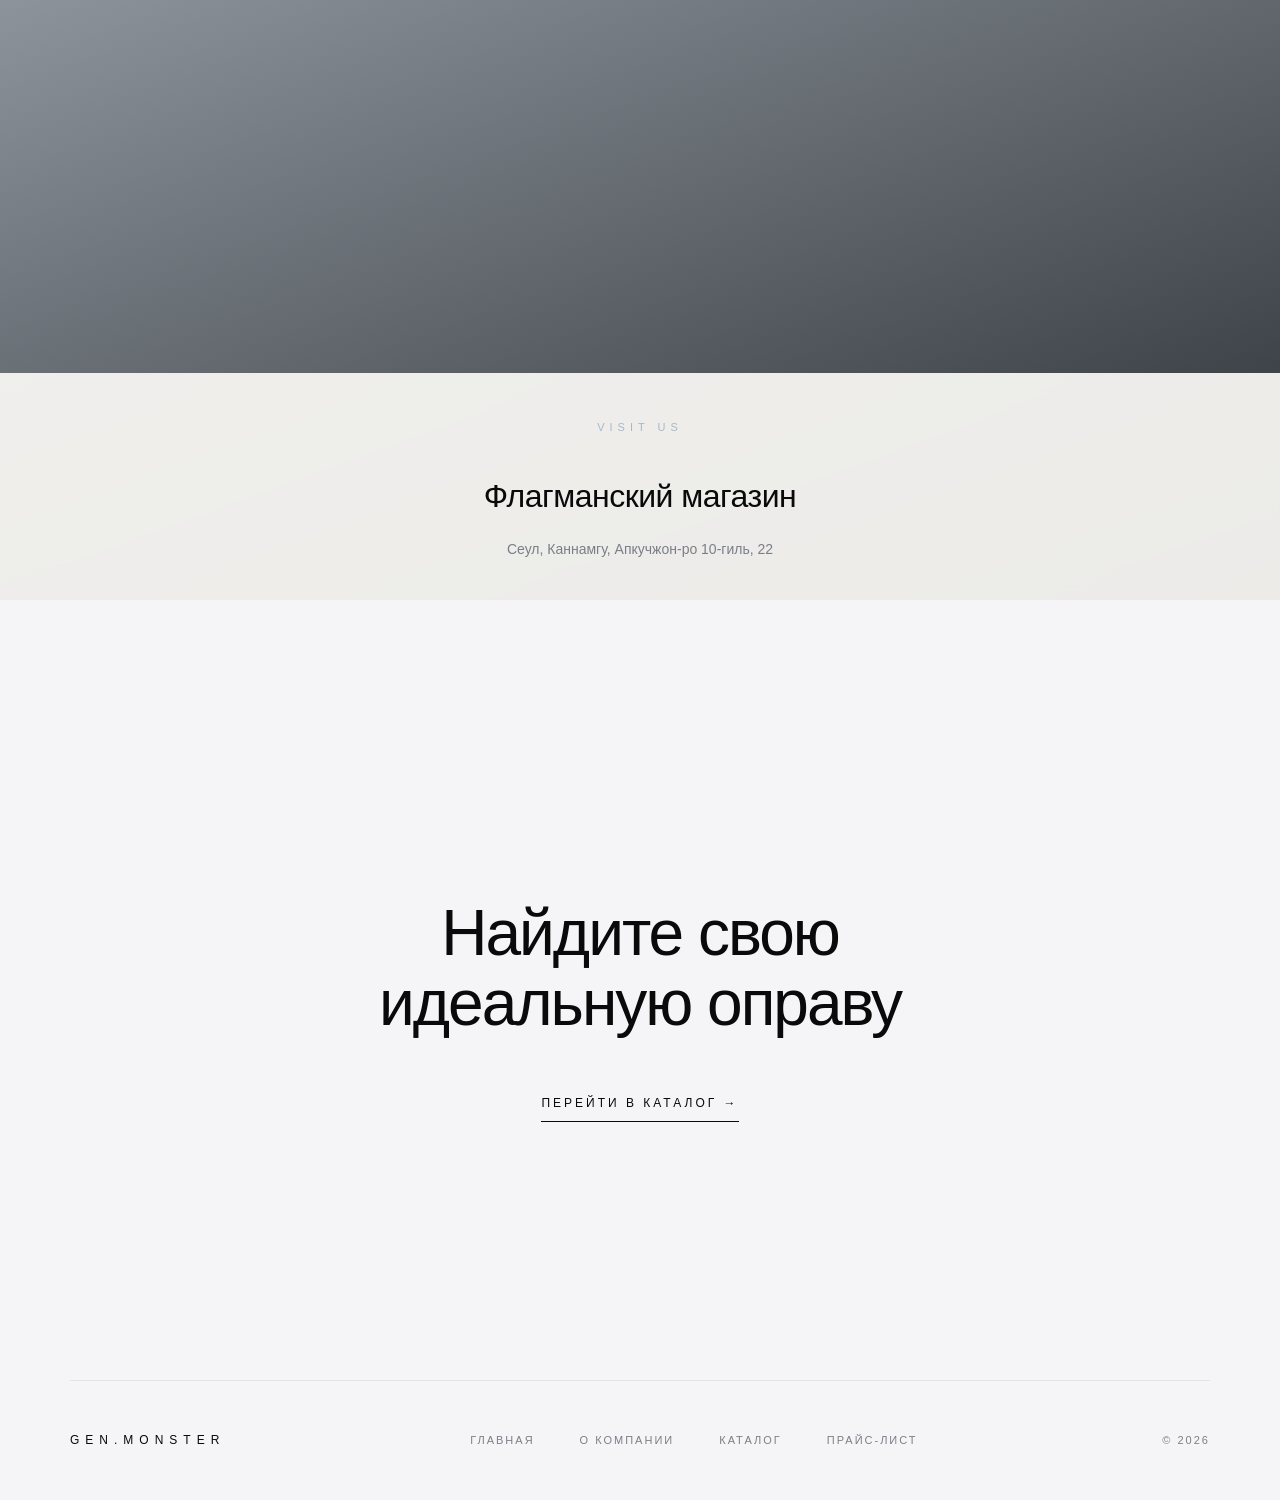
==== commit c54f3a0c: "Update index.html вставили видео" ====
--- a/index.html
+++ b/index.html
@@ -23,7 +23,14 @@
     <!-- ЭКРАН 1: HERO -->
     <section class="screen screen-hero">
         <div class="screen-bg bg-hero">
-            <img src="images/hero.jpg" alt="Gen.Monster Campaign">
+            <video 
+                autoplay 
+                muted 
+                loop 
+                playsinline 
+                poster="images/hero.jpg">
+                <source src="images/hero.mp4" type="video/mp4">
+            </video>
             <div class="overlay"></div>
         </div>
         <div class="screen-content">
--- a/styles.css
+++ b/styles.css
@@ -339,13 +339,15 @@
 }
 
 .map-overlay {
-    position: relative;
+    position: absolute;
+    bottom: 0;
+    left: 0;
+    right: 0;
     z-index: 2;
     text-align: center;
-    padding: 60px 80px;
-    background-color: rgba(247, 246, 243, 0.92);
+    padding: 40px 60px;
+    background-color: rgba(247, 246, 243, 0.95);
     backdrop-filter: blur(15px);
-    max-width: 500px;
 }
 
 .map-overlay h2 {
@@ -414,46 +416,62 @@
     color: var(--ink);
 }
 
-/* ===== АДАПТИВ ===== */
 @media (max-width: 900px) {
     .header {
-        padding: 25px 30px;
-    }
-    .nav {
+        padding: 20px 25px;
+        flex-wrap: wrap;
+        gap: 15px;
+    }
+
+    .logo {
+        font-size: 11px;
+        letter-spacing: 4px;
+    }
+
+    .nav ul {
         gap: 20px;
     }
+
     .nav a {
-        font-size: 10px;
-    }
+        font-size: 9px;
+        letter-spacing: 1px;
+    }
+
     .screen {
         padding: 100px 30px;
     }
+
     .screen-hero h1 {
         font-size: 44px;
     }
+
     .screen-about h2 {
         font-size: 32px;
     }
+
     .screen-final h2 {
         font-size: 38px;
     }
+
     .numbers-grid {
         grid-template-columns: 1fr;
         gap: 50px;
     }
+
     .number-value {
         font-size: 64px;
     }
+
     .feature-row {
         grid-template-columns: 1fr;
         gap: 15px;
     }
+
     .footer {
         flex-direction: column;
         gap: 25px;
     }
 }
-
 /* ===== СТРАНИЦА «О КОМПАНИИ» ===== */
 
 /* Заголовок страницы */
@@ -762,3 +780,55 @@
     }
 }
 
+@media (max-width: 600px) {
+    .header {
+        padding: 15px 18px;
+    }
+
+    .logo {
+        font-size: 10px;
+        letter-spacing: 3px;
+    }
+
+    .nav ul {
+        gap: 12px;
+    }
+
+    .nav a {
+        font-size: 8px;
+        letter-spacing: 1px;
+    }
+
+    .screen {
+        padding: 90px 20px 60px;
+    }
+
+    .screen-hero h1 {
+        font-size: 32px;
+        letter-spacing: -1px;
+    }
+
+    .screen-about h2 {
+        font-size: 24px;
+    }
+
+    .screen-page-head h1 {
+        font-size: 38px;
+    }
+
+    .screen-final h2 {
+        font-size: 28px;
+    }
+
+    .number-value {
+        font-size: 48px;
+    }
+
+    .map-overlay {
+        padding: 30px 25px;
+    }
+
+    .map-overlay h2 {
+        font-size: 22px;
+    }
+}
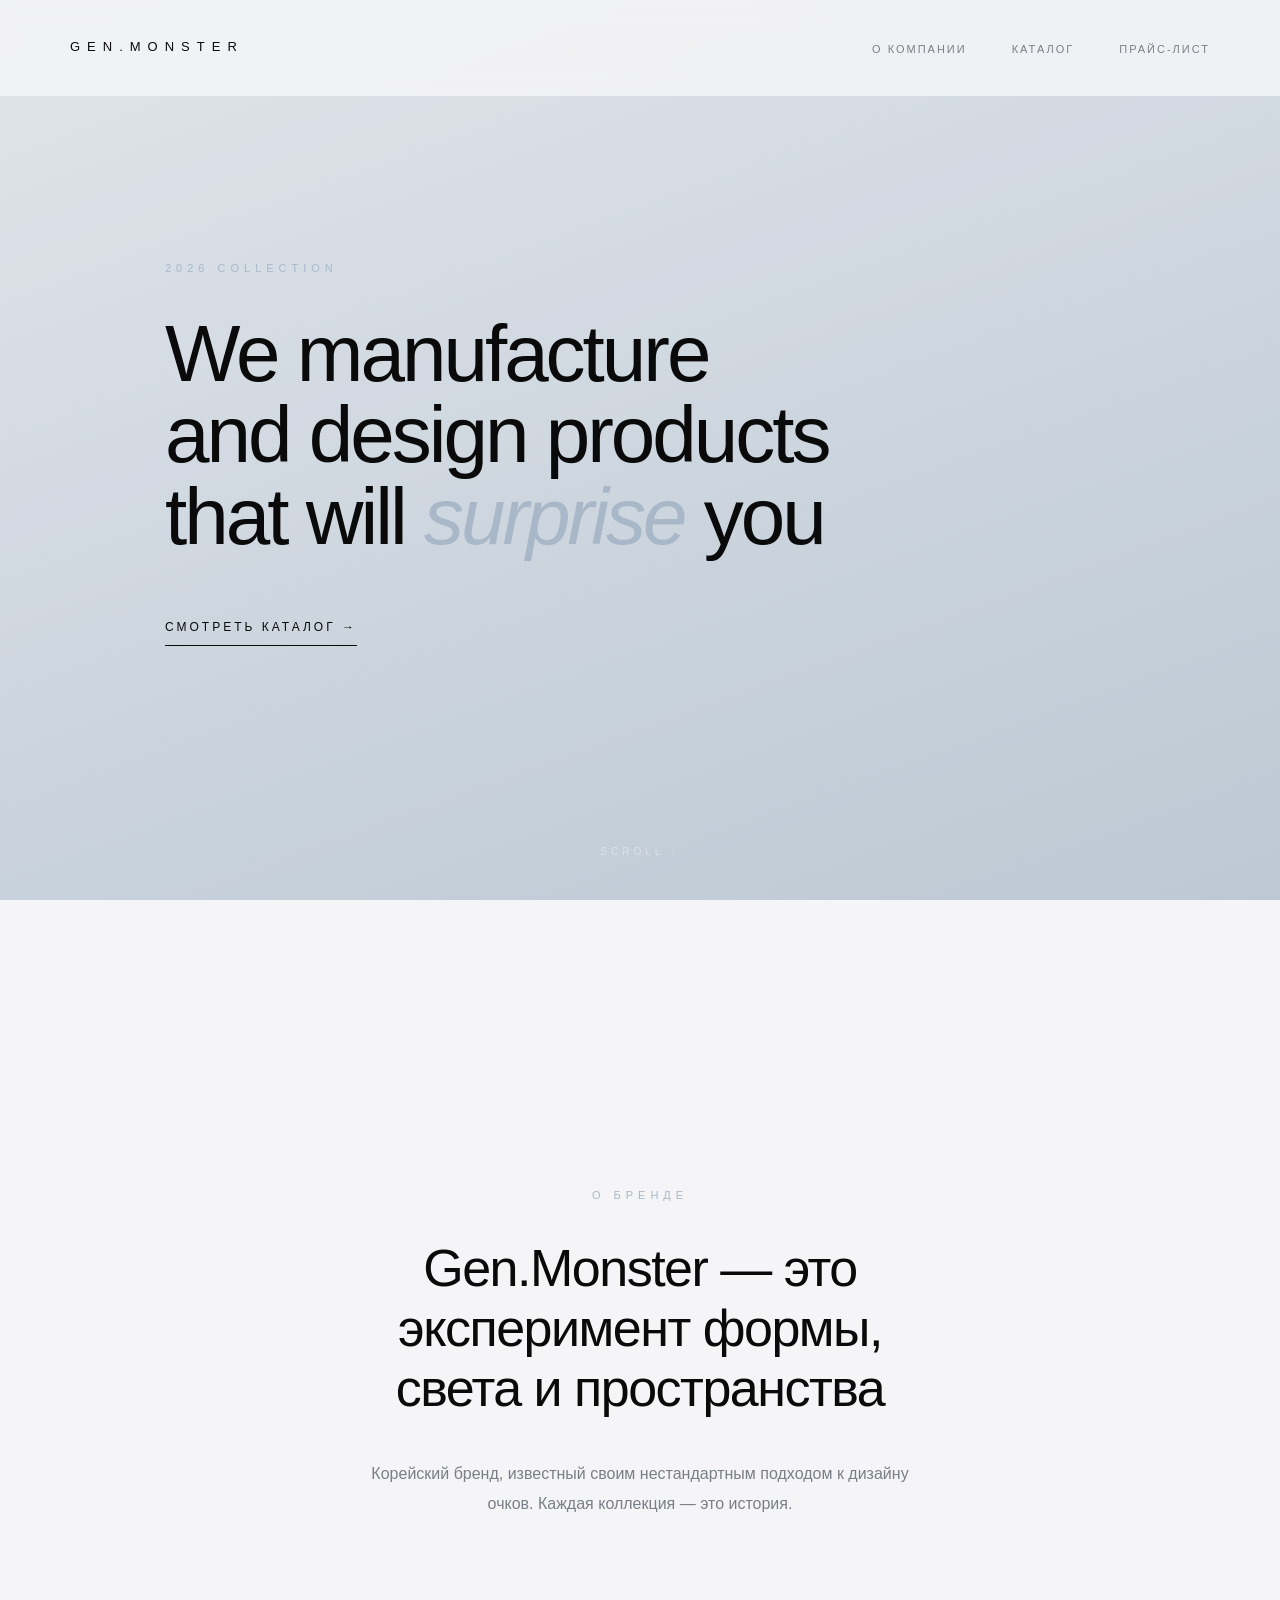
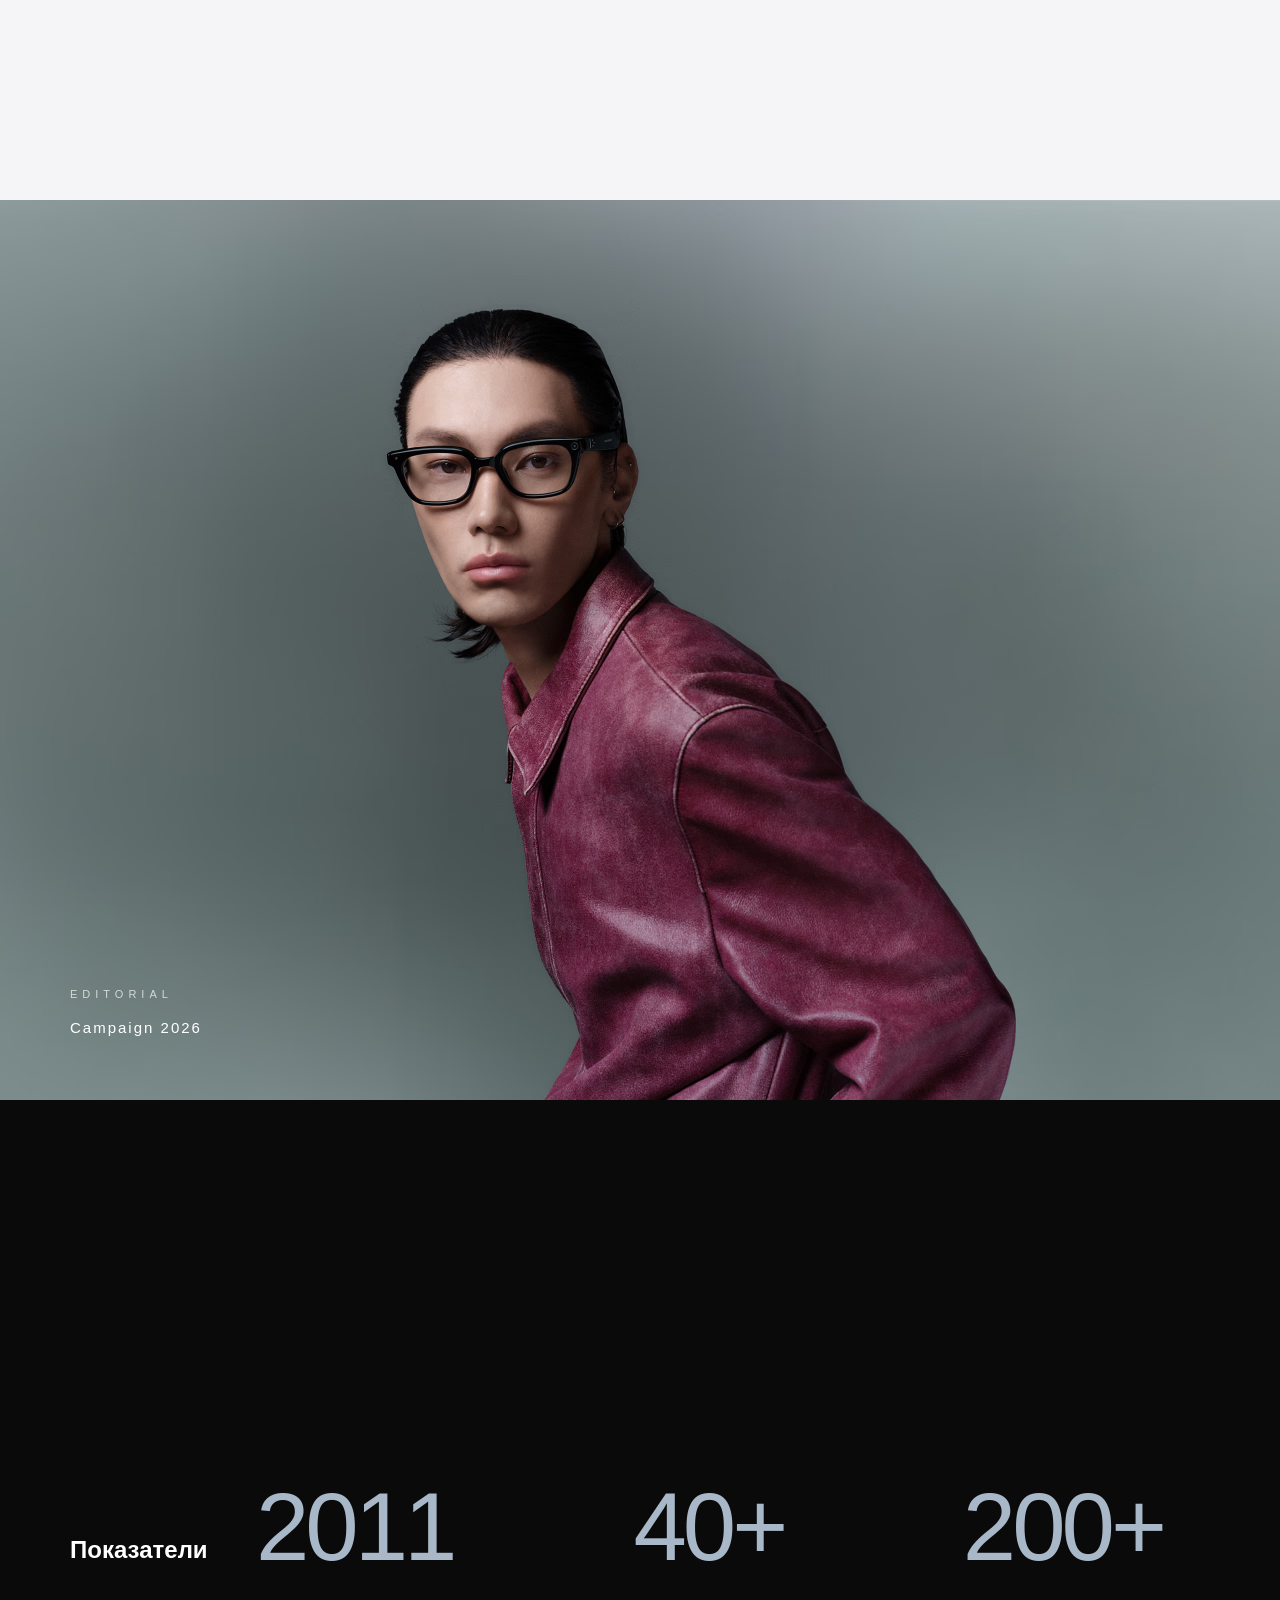
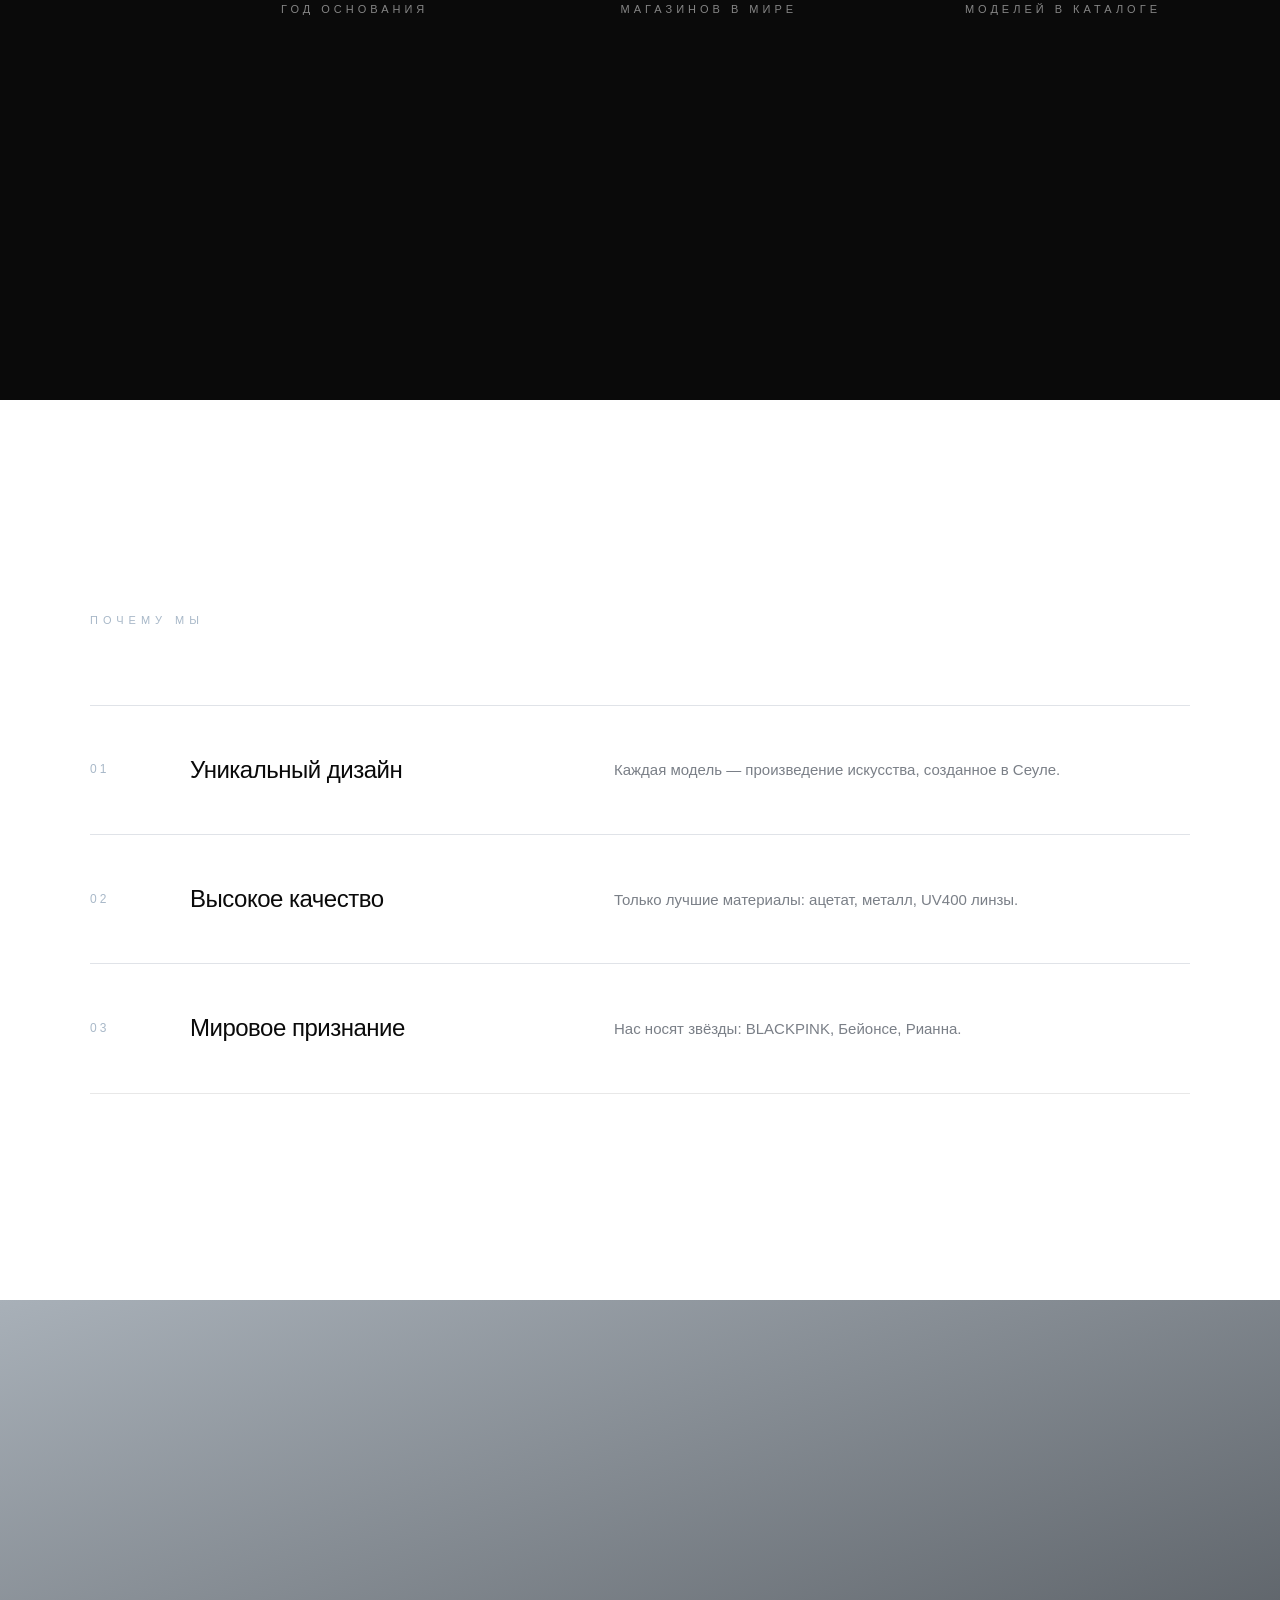
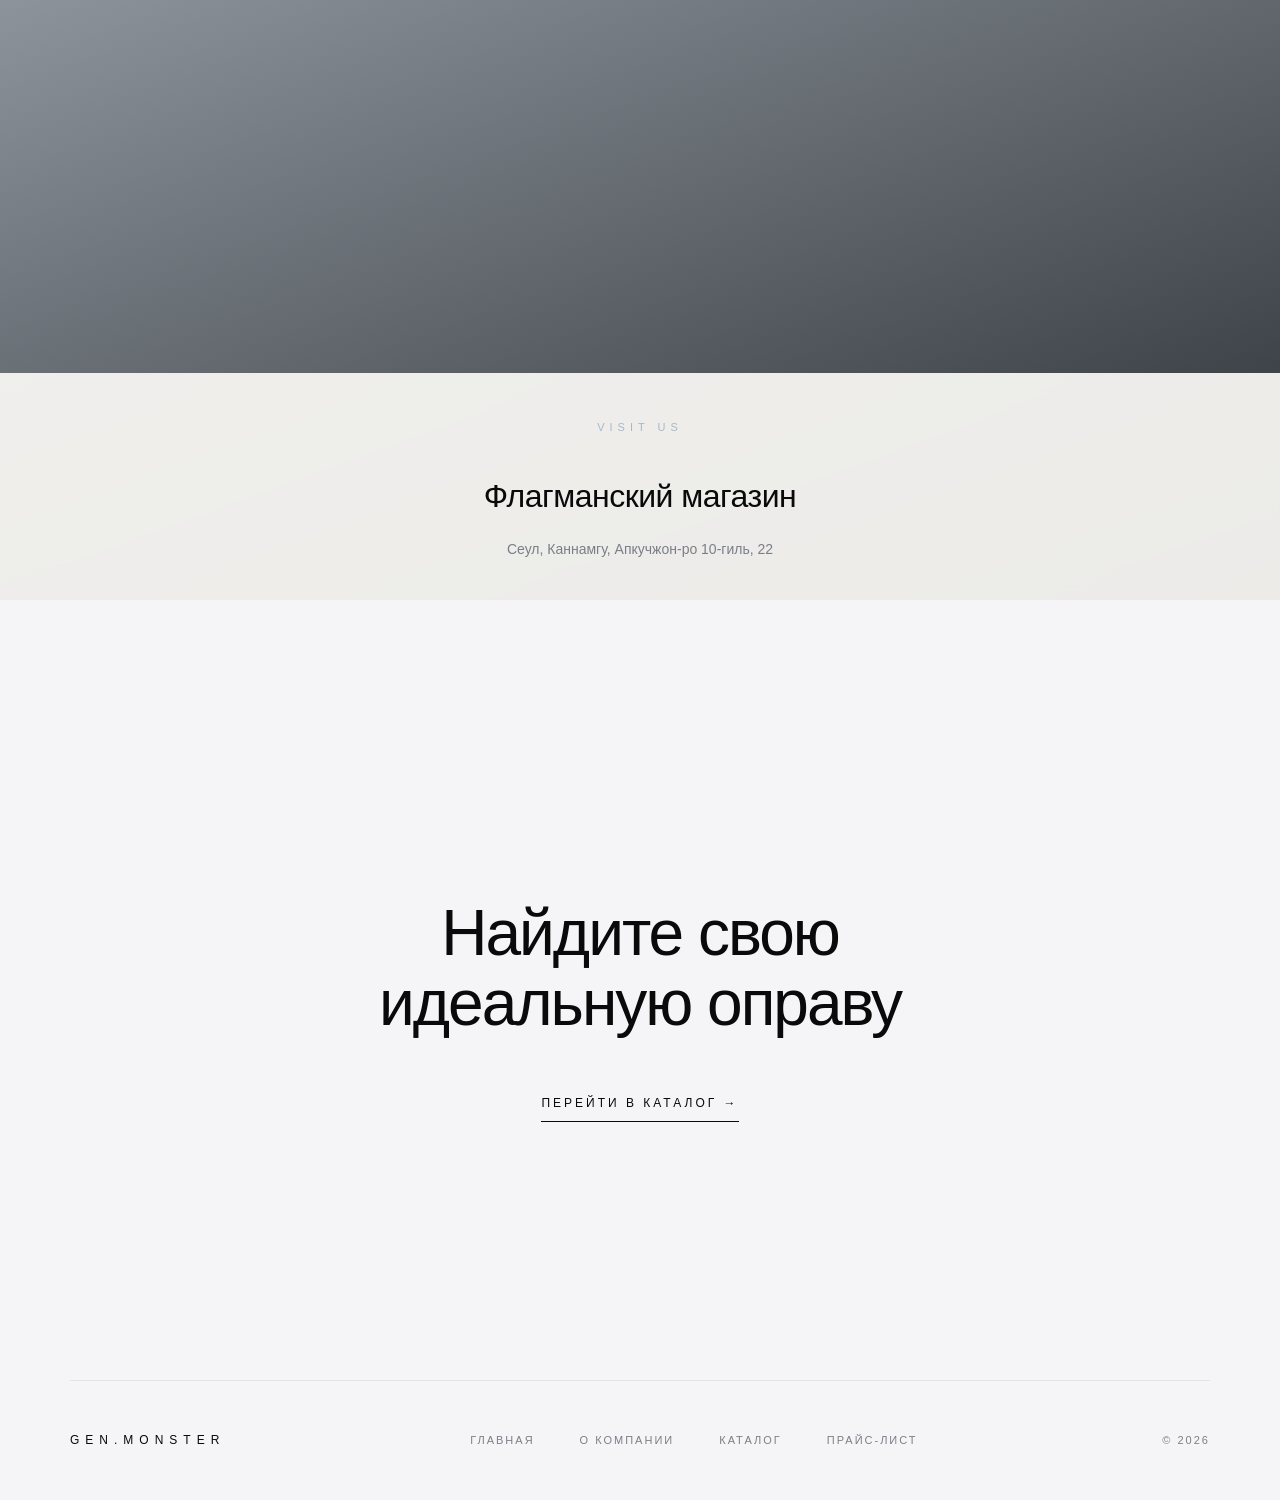
==== commit baf0f69d: "Update index.html <script src="js/script.js" defer></script>" ====
--- a/index.html
+++ b/index.html
@@ -5,6 +5,7 @@
     <meta name="viewport" content="width=device-width, initial-scale=1.0">
     <title>Gen.Monster — Eyewear</title>
     <link rel="stylesheet" href="styles.css">
+    <script src="js/script.js" defer></script>
 </head>
 <body>
 
--- a/styles.css
+++ b/styles.css
@@ -150,6 +150,27 @@
 .screen-bg {
     position: absolute;
     inset: 0;
+    z-index: 1;
+    overflow: hidden;
+
+}
+
+.screen-bg img,
+.screen-bg video,
+.screen-bg iframe {
+    position: absolute;
+    inset: 0;
+    width: 100%;
+    height: 100%;
+    object-fit: cover;
+    border: 0;
+    display: block;
+}
+
+.overlay {
+    position: absolute;
+    inset: 0;
+    background: rgba(245, 245, 247, 0.25);
     z-index: 1;
 }
 
@@ -605,6 +626,17 @@
     transition: transform 0.5s;
 }
 
+.product-image img {
+    width: 100%;
+    height: 100%;
+    object-fit: cover;
+    display: block;
+}
+
+.product:hover .product-image {
+    transform: scale(1.02);
+}
+
 .product:hover .product-image {
     transform: scale(1.02);
 }
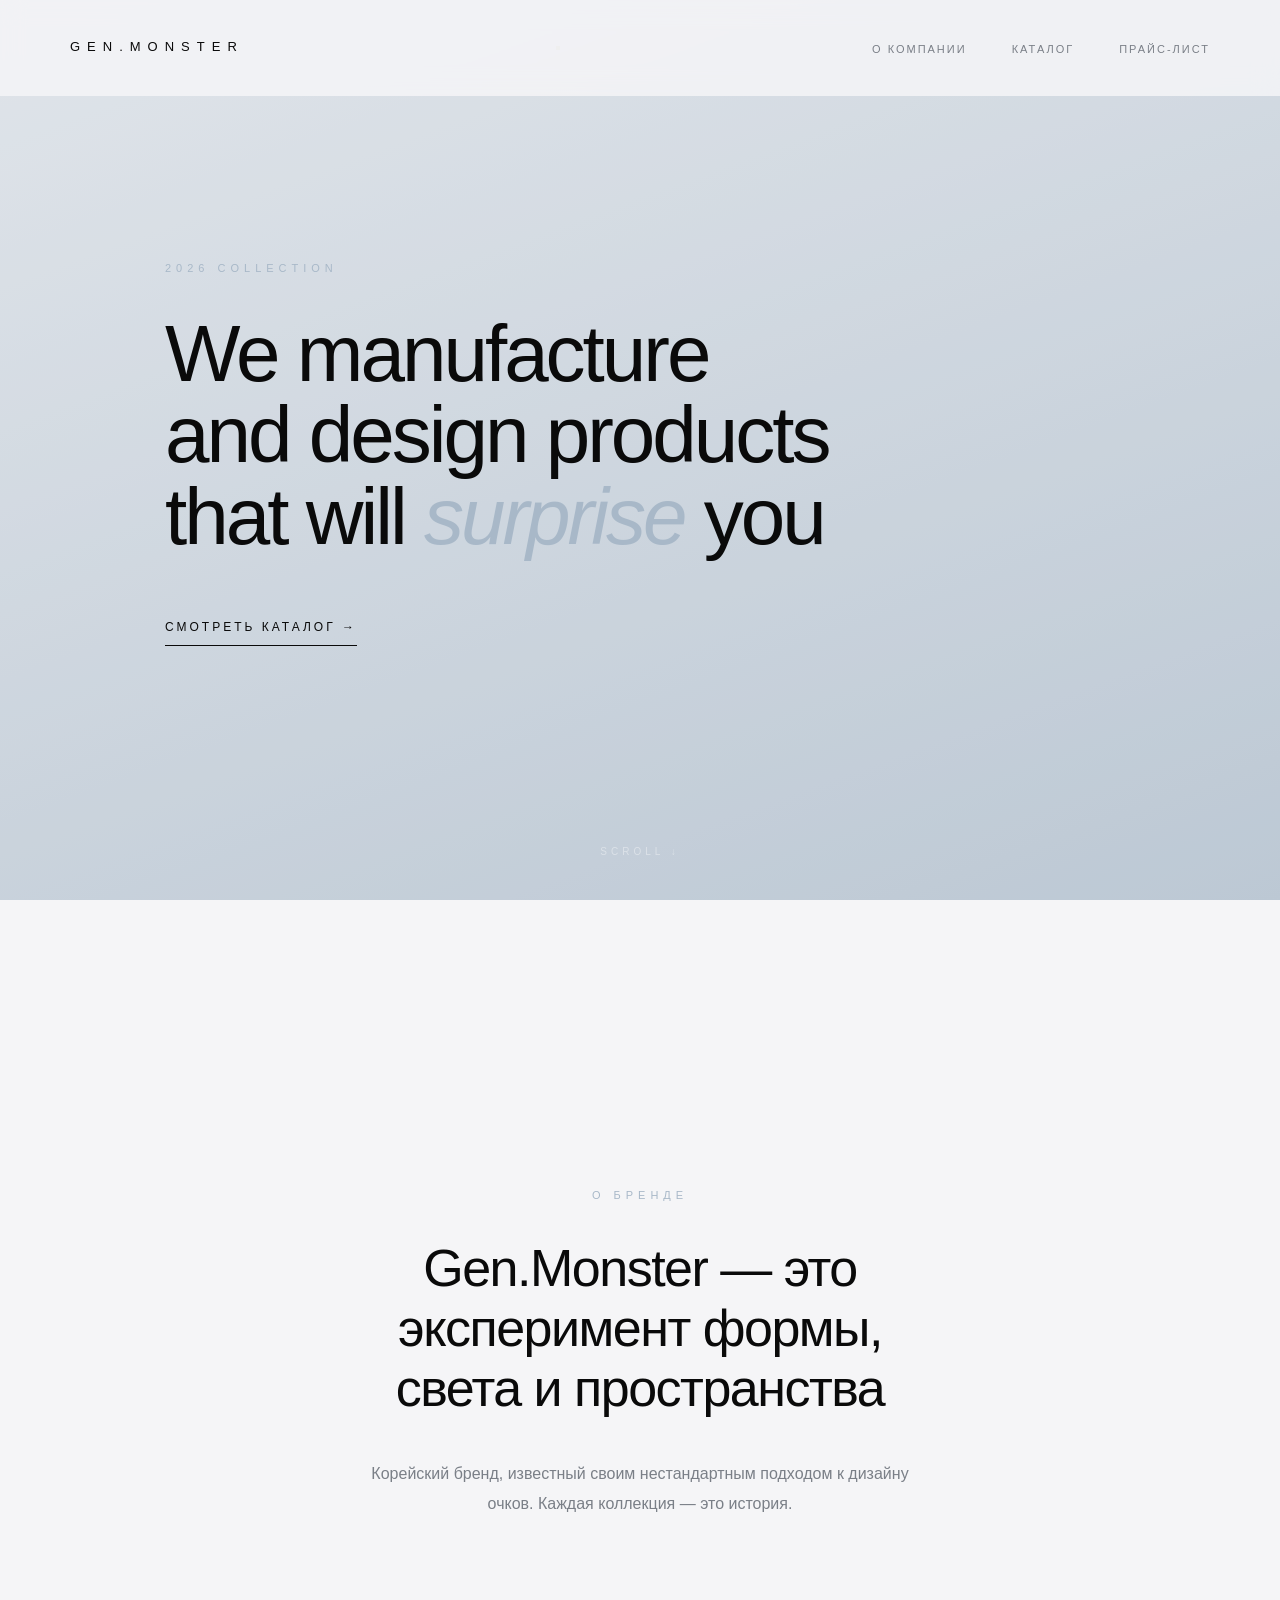
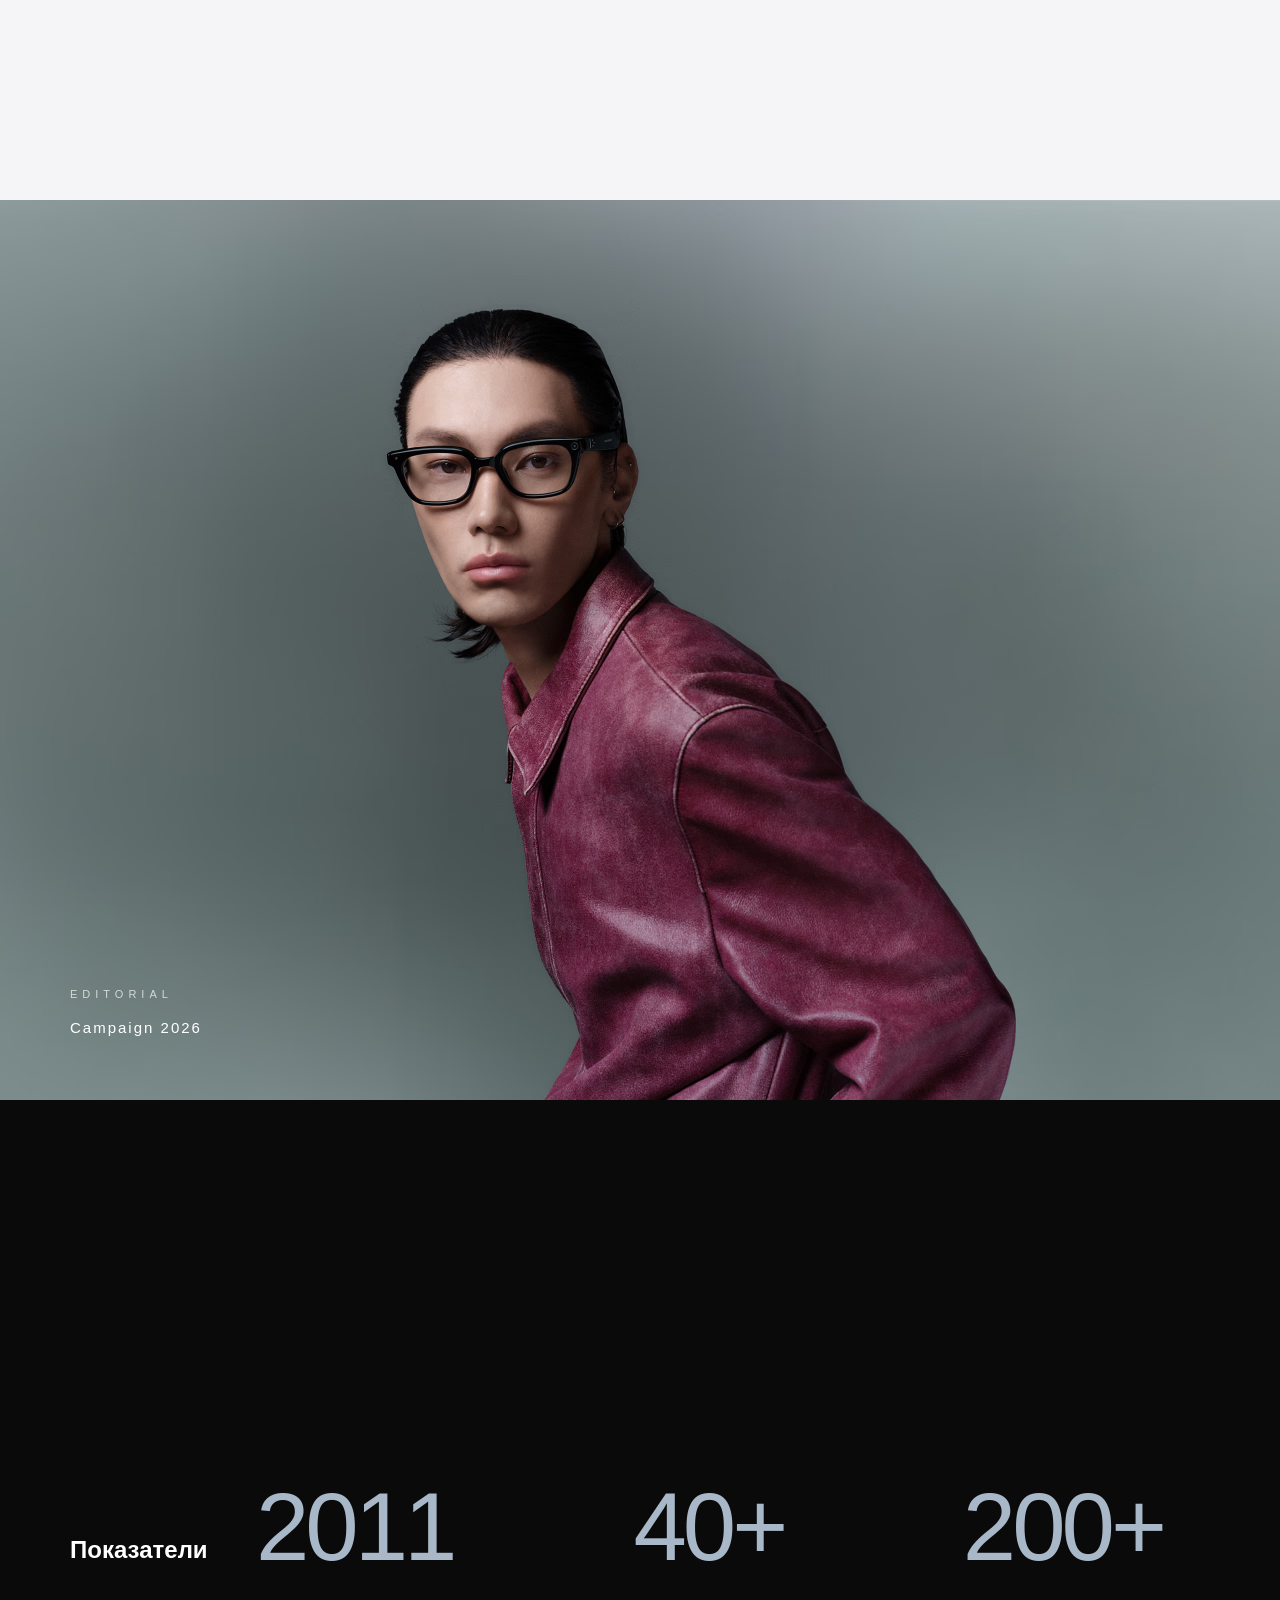
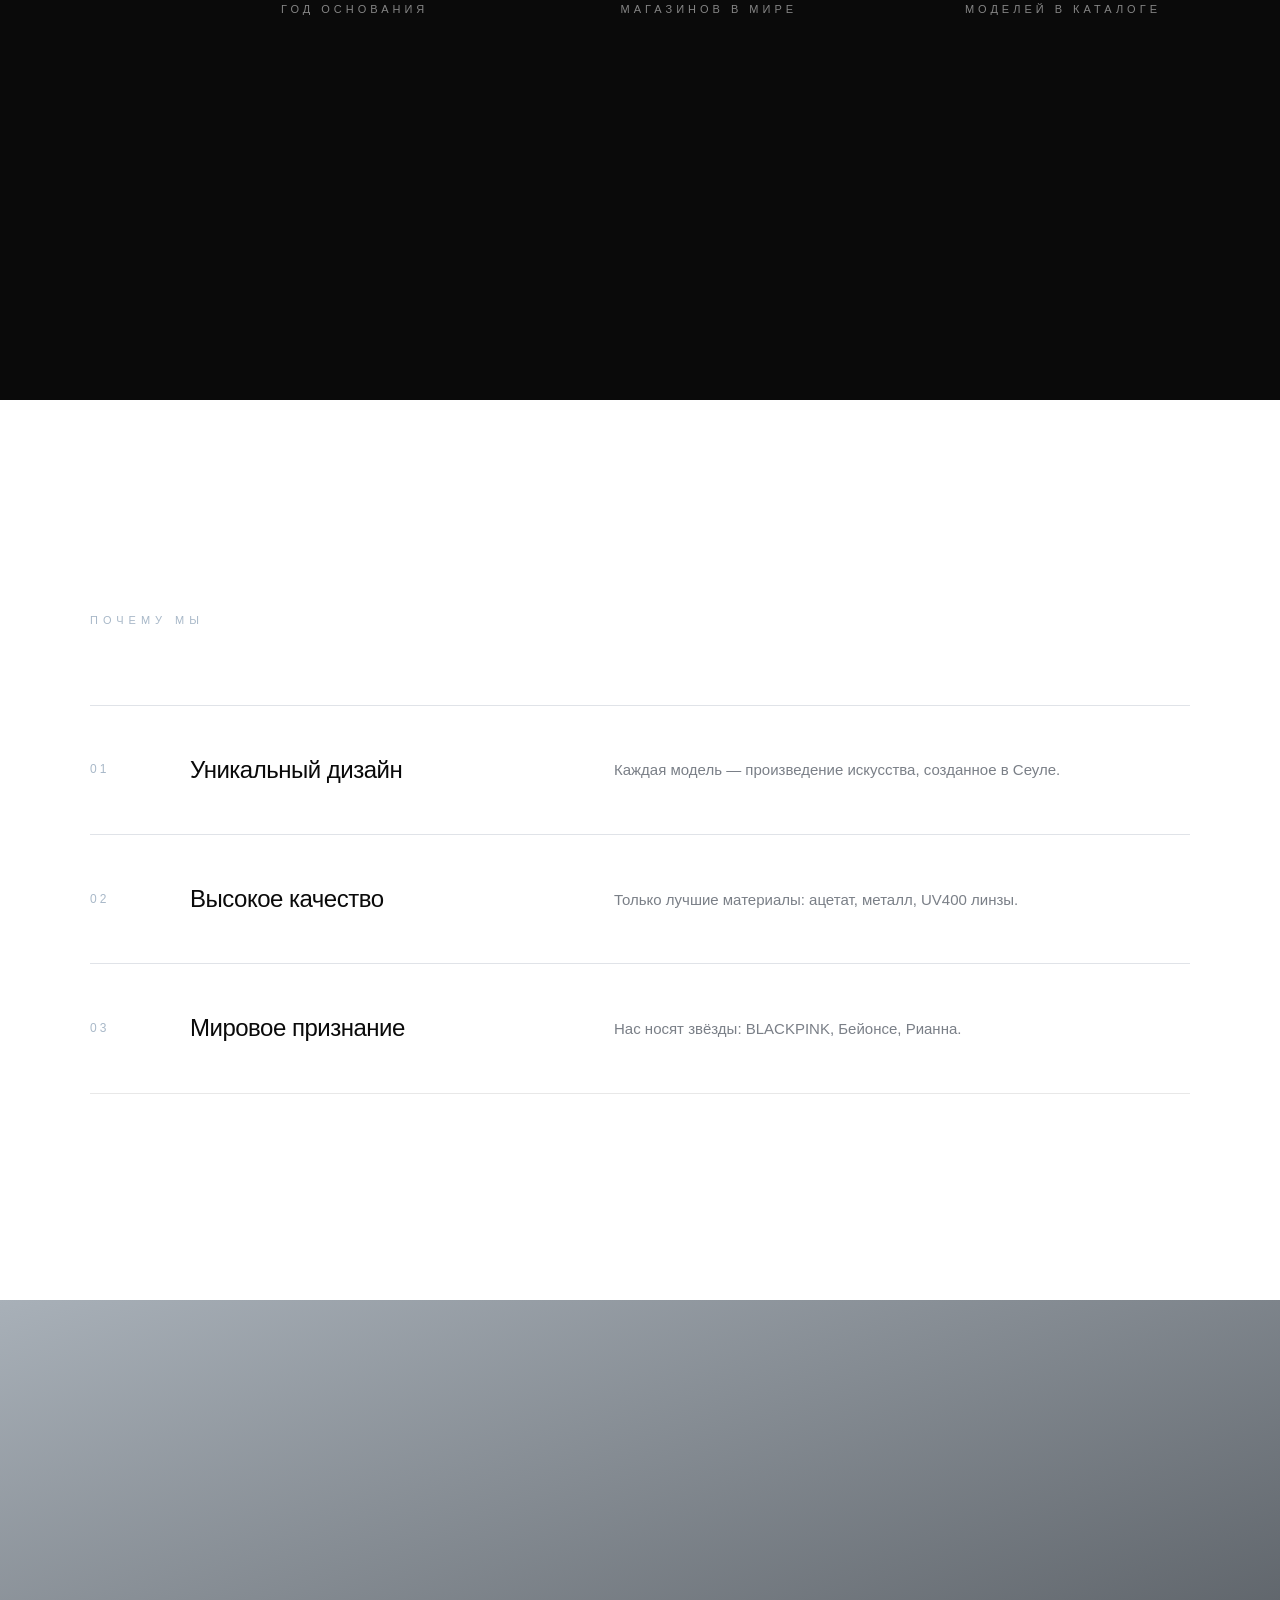
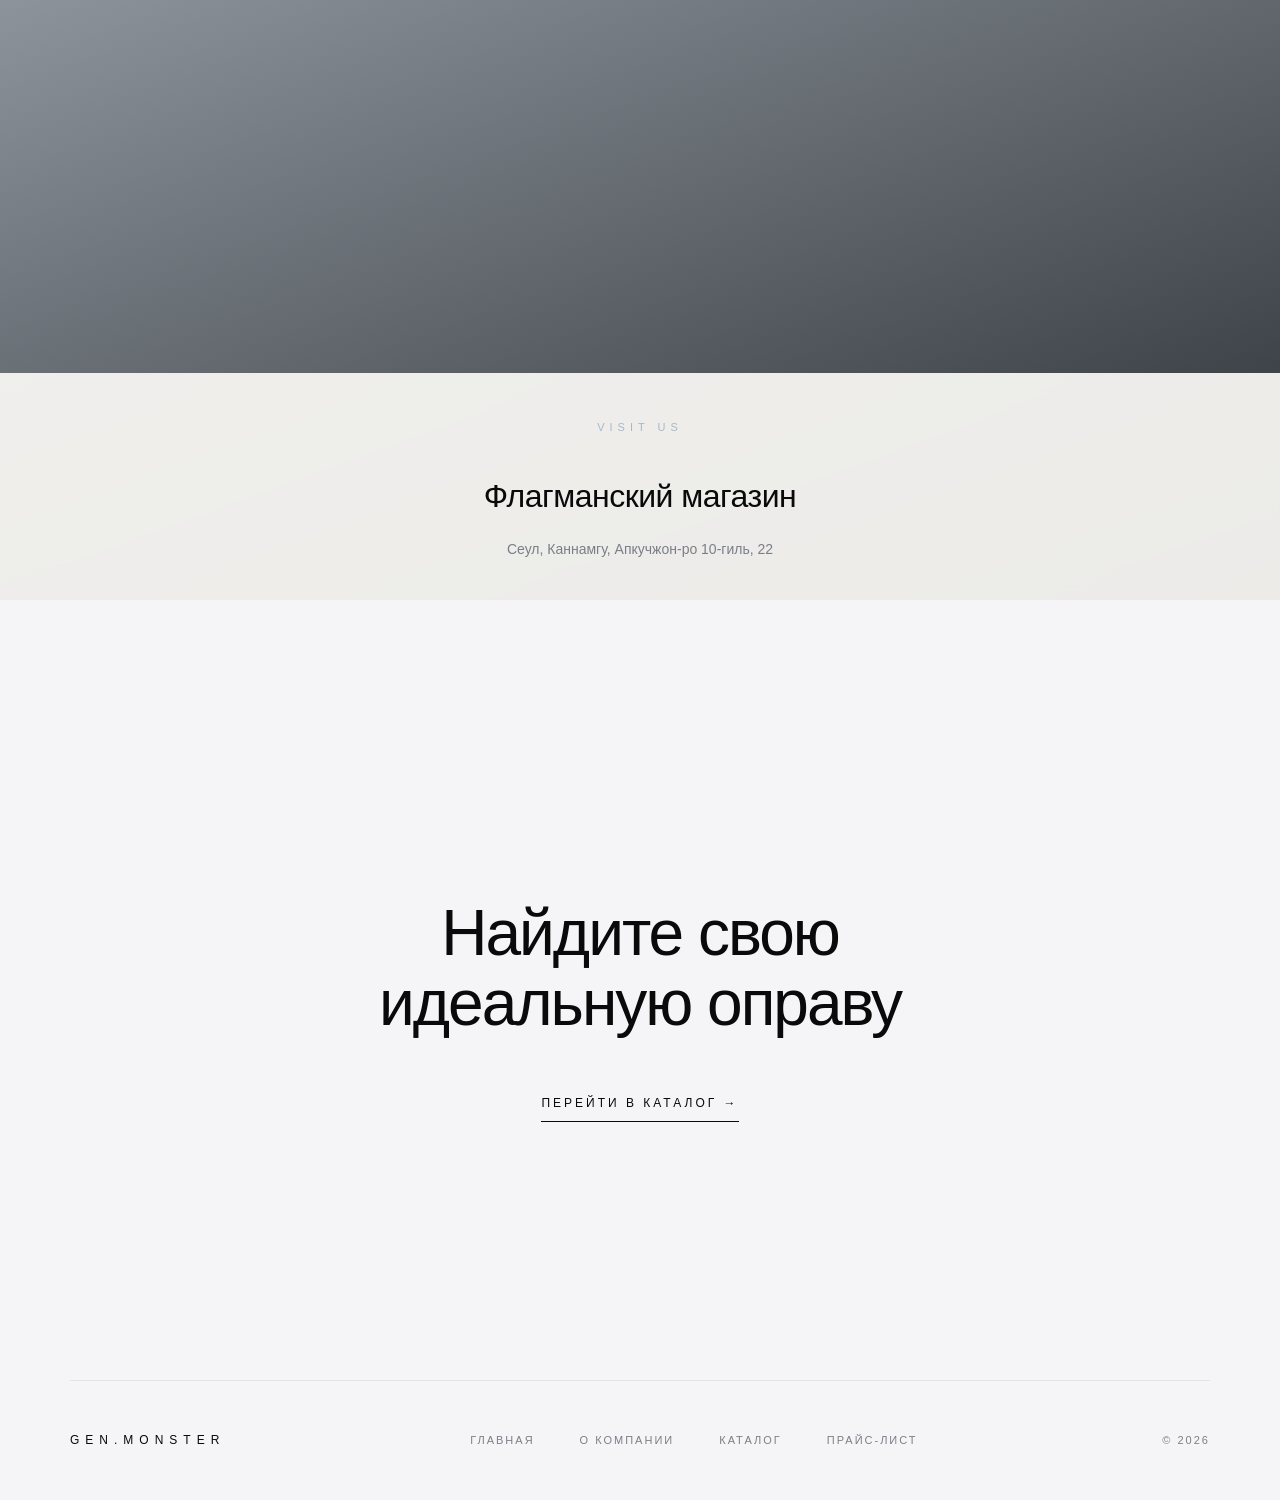
==== commit 78230ed0: "Update index.html  <button class="burger" id="burger" aria-label="Открыть меню">         <span></sp" ====
--- a/index.html
+++ b/index.html
@@ -12,6 +12,11 @@
     <!-- ШАПКА -->
     <header class="header">
         <a href="index.html" class="logo">GEN.MONSTER</a>
+         <button class="burger" id="burger" aria-label="Открыть меню">
+            <span></span>
+            <span></span>
+            <span></span>
+         </button>
         <nav class="nav">
              <ul>
                 <li><a href="about.html">О компании</a></li>
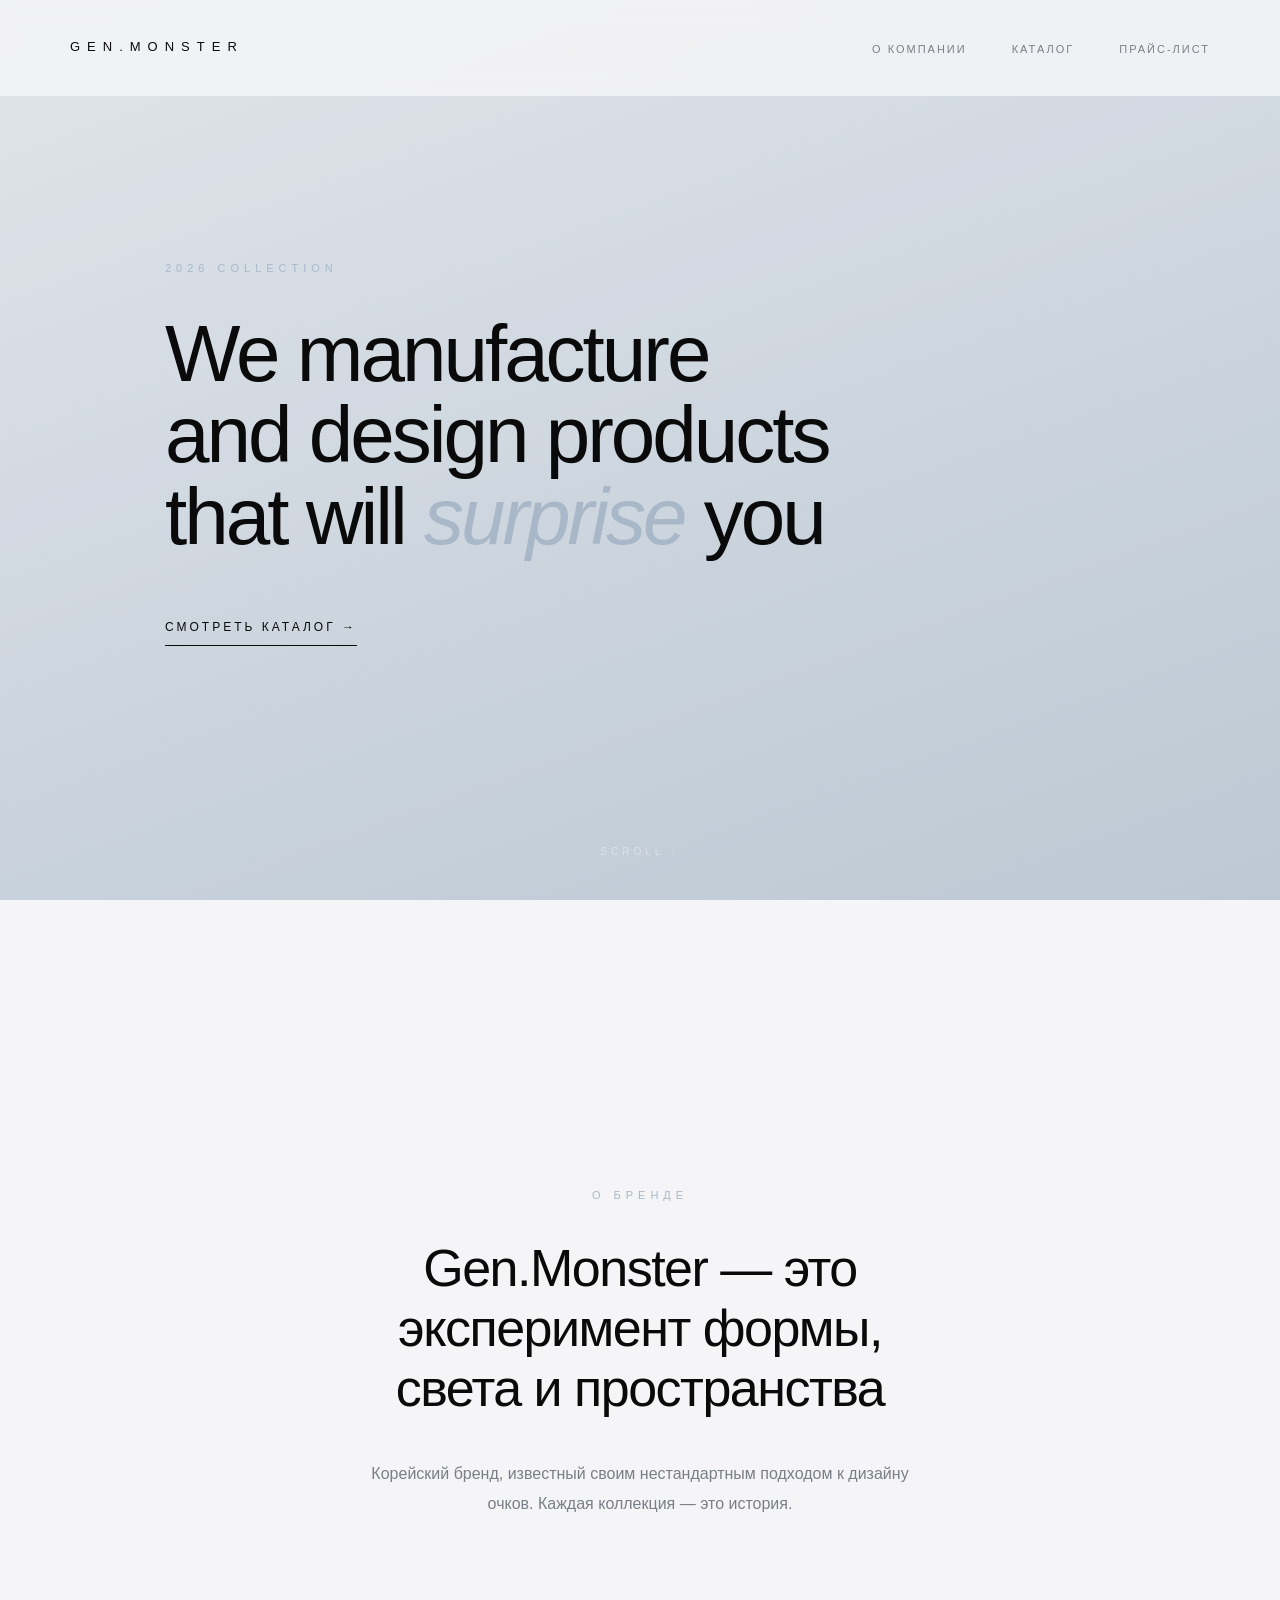
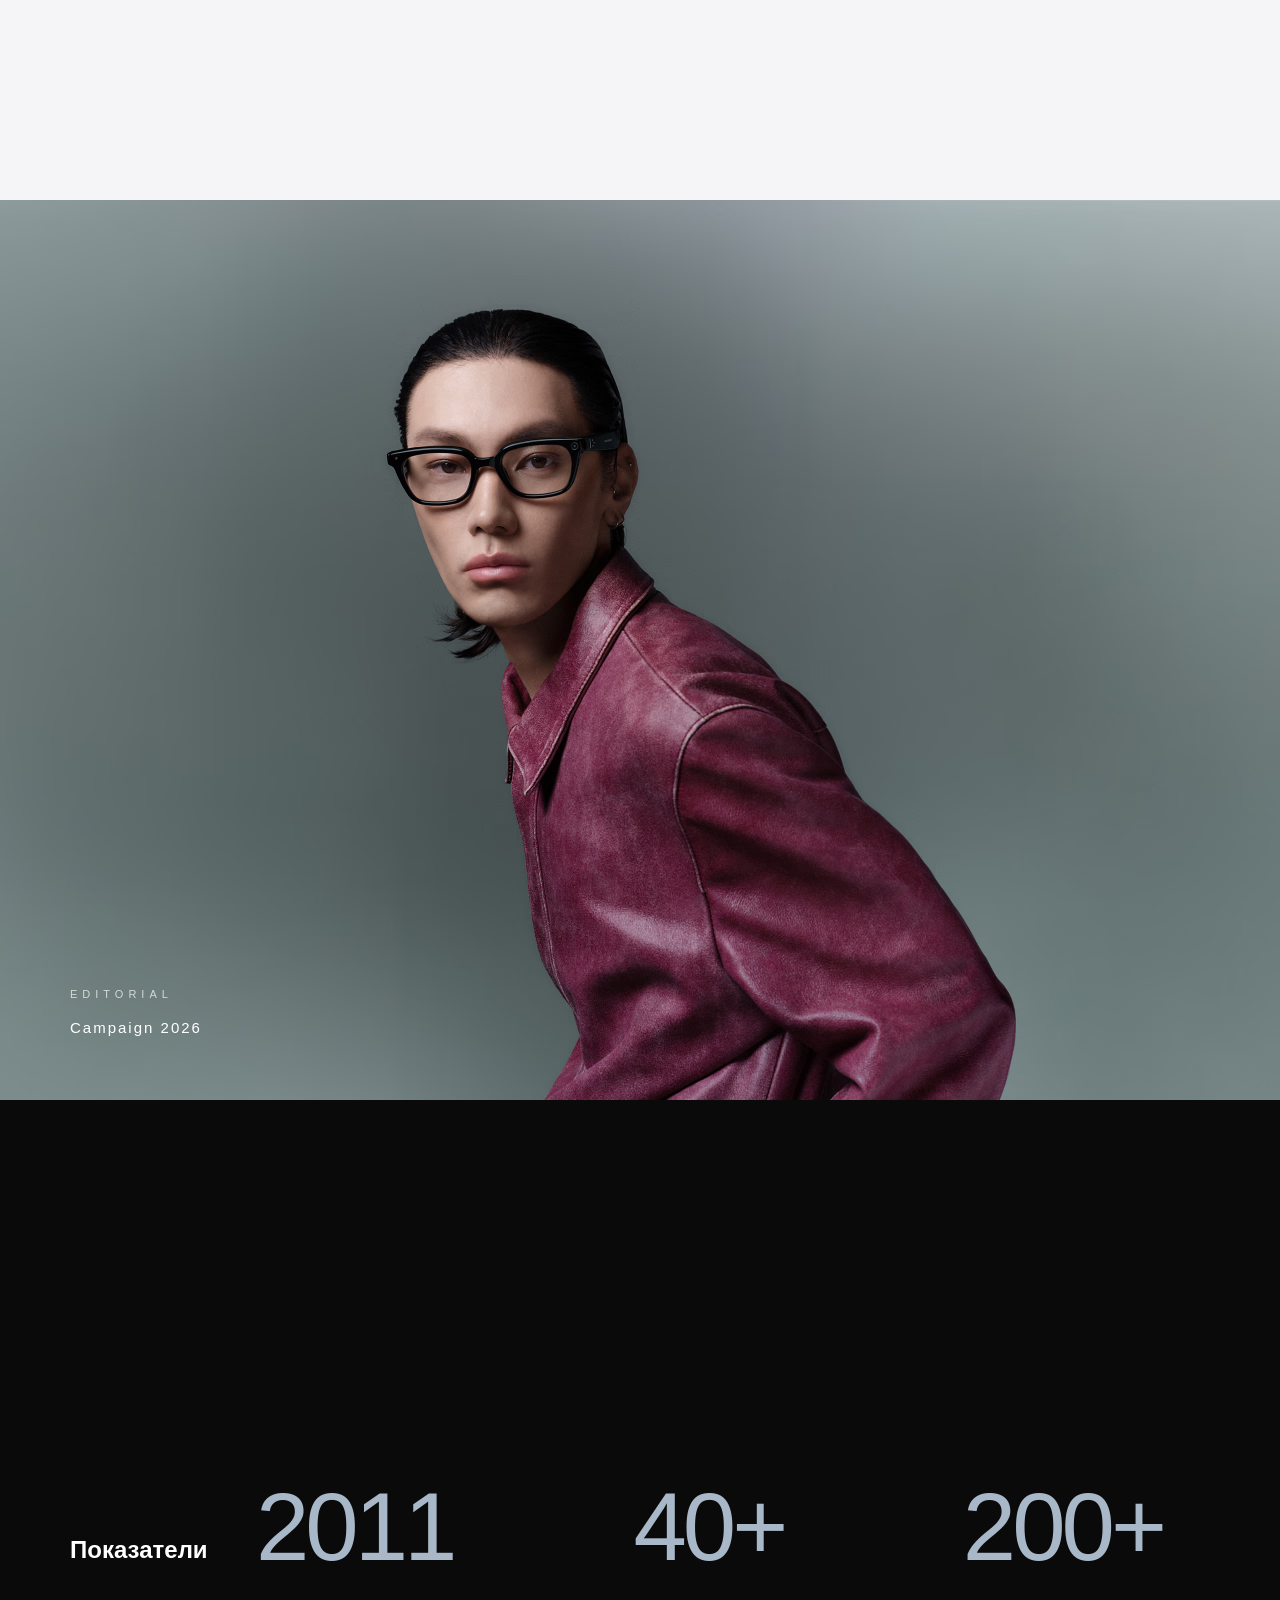
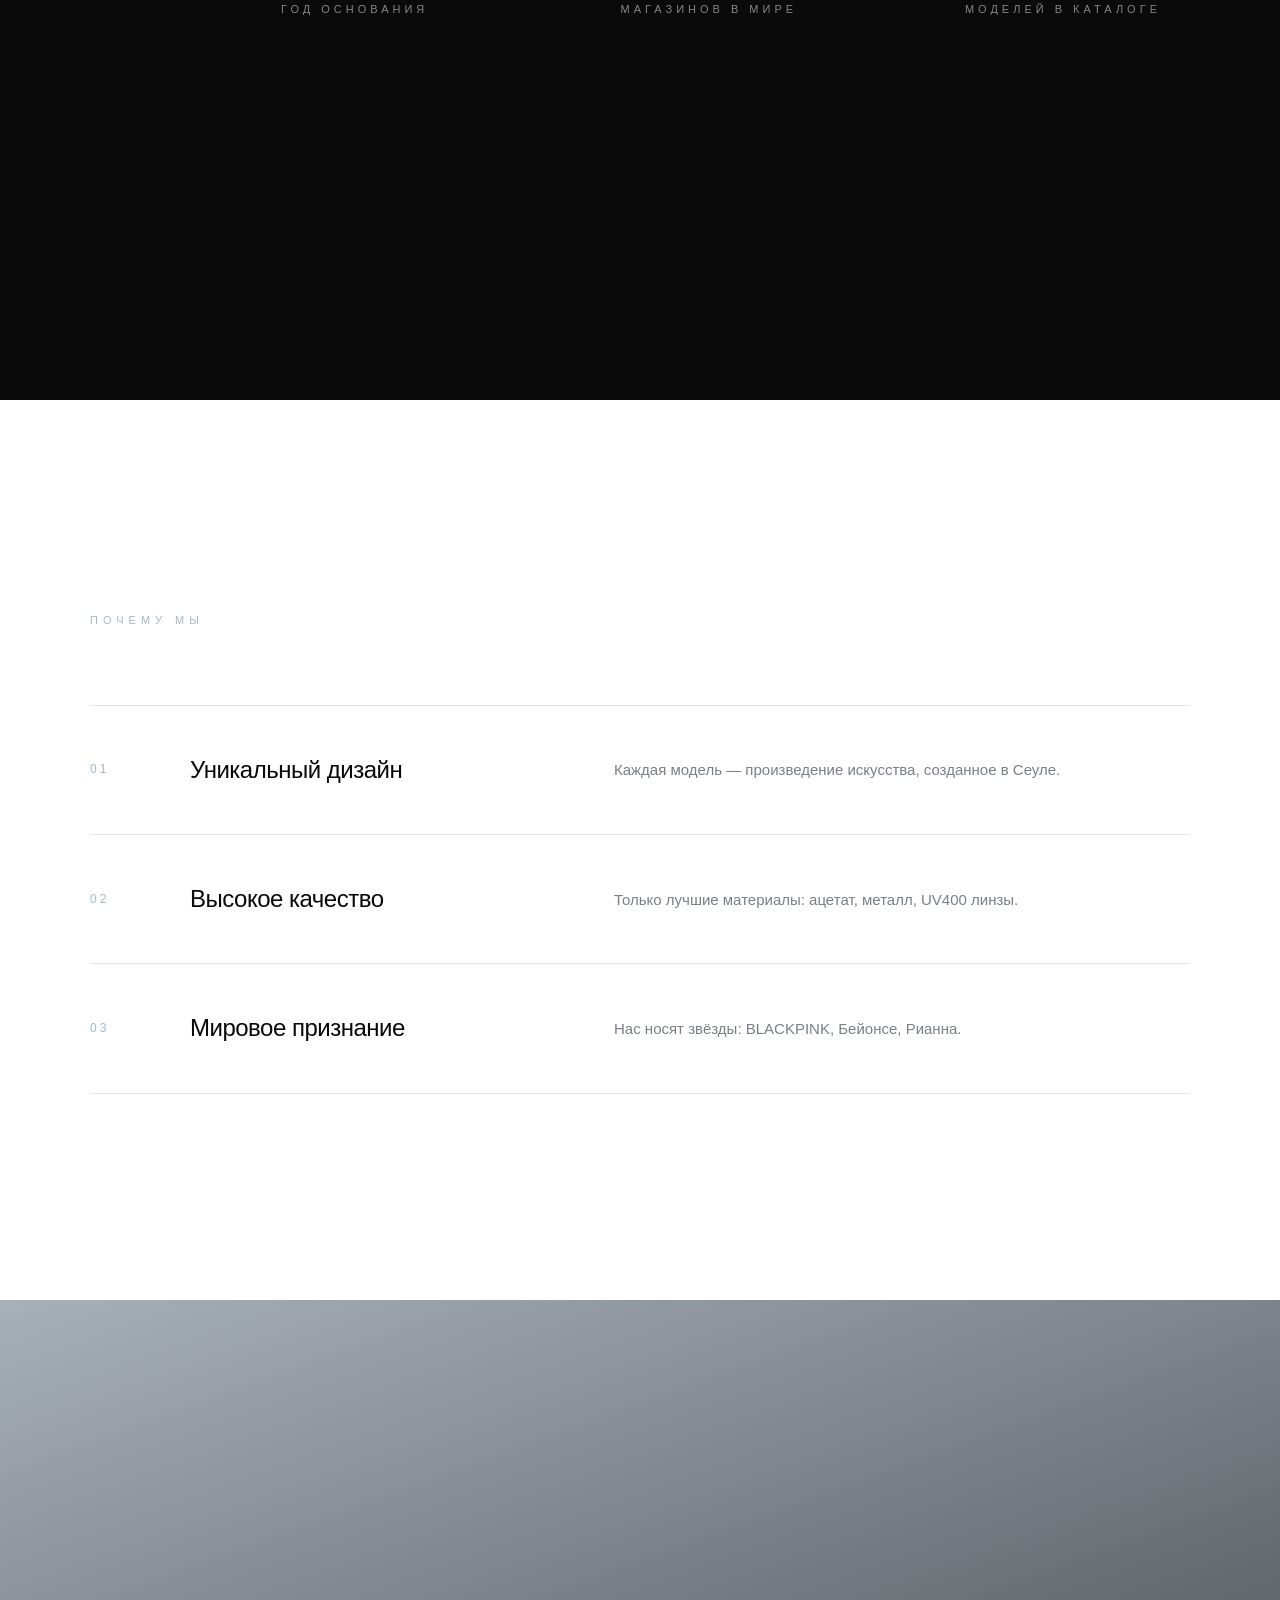
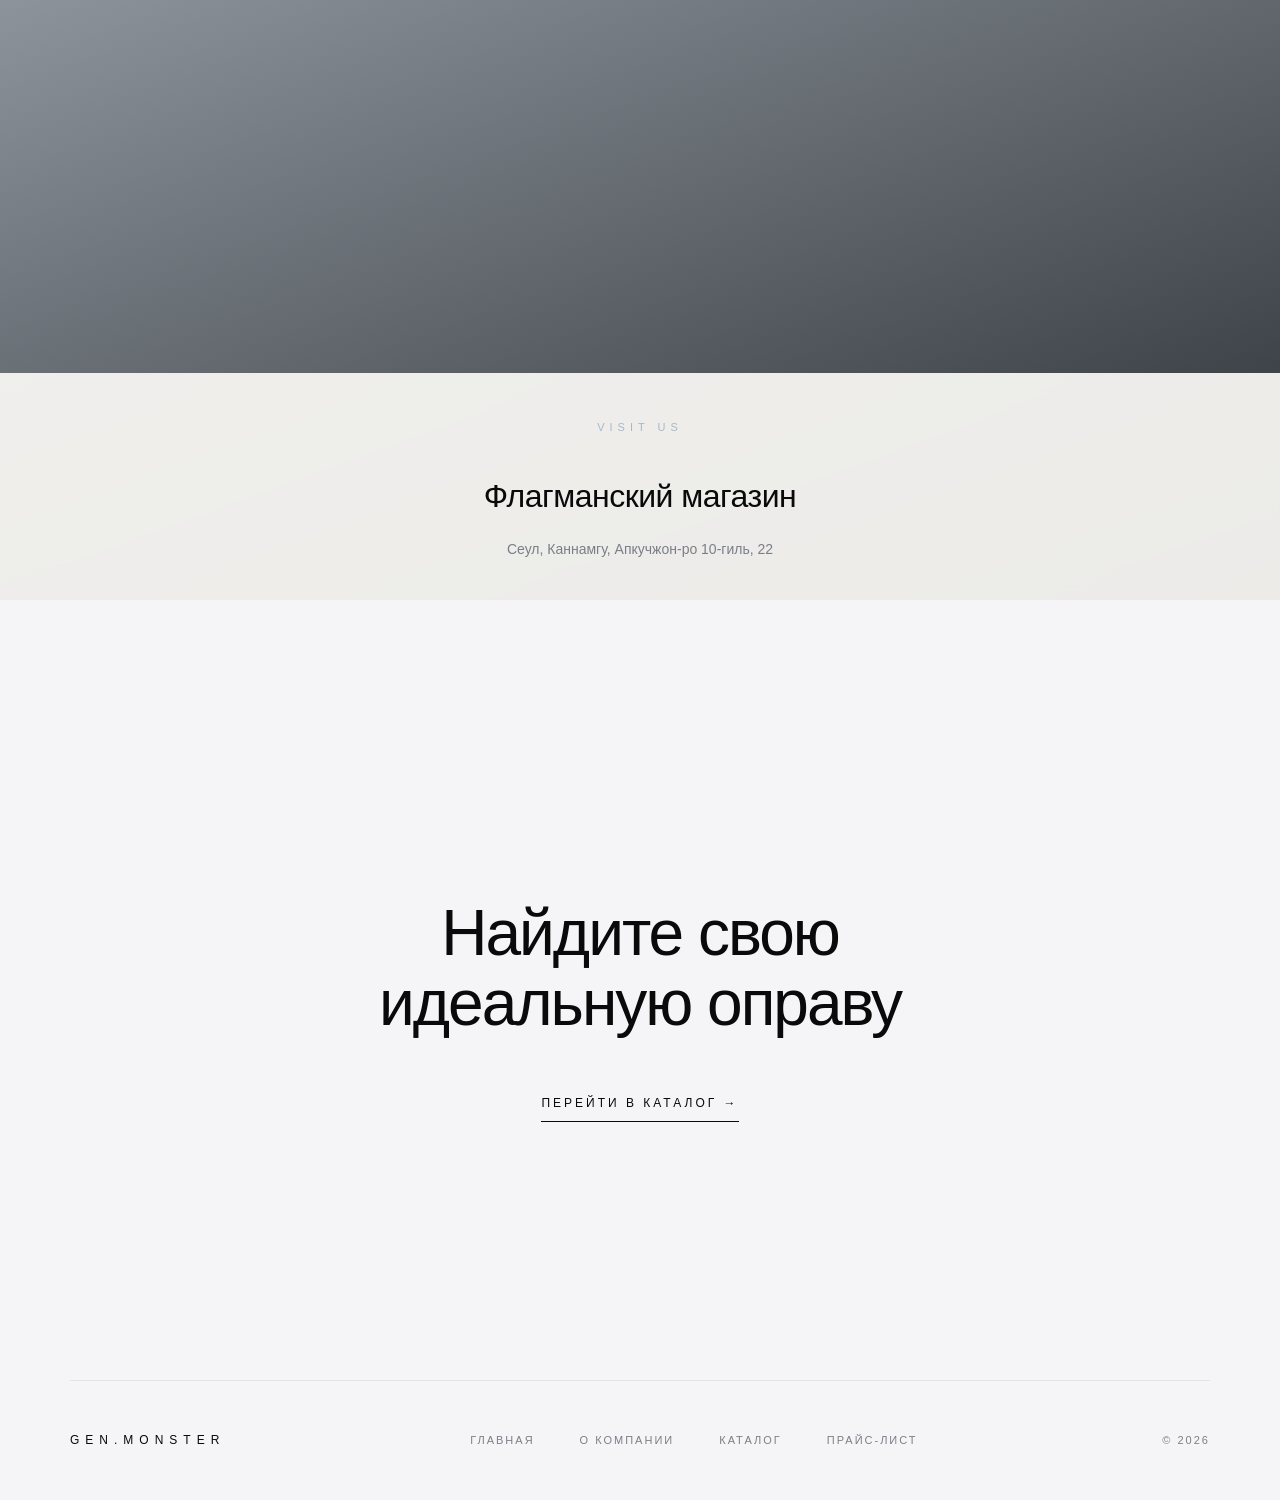
==== commit 041a63f6: "Update index.html id="nav"" ====
--- a/index.html
+++ b/index.html
@@ -17,7 +17,7 @@
             <span></span>
             <span></span>
          </button>
-        <nav class="nav">
+        <nav class="nav" id="nav">
              <ul>
                 <li><a href="about.html">О компании</a></li>
                 <li><a href="catalog.html">Каталог</a></li>
--- a/styles.css
+++ b/styles.css
@@ -49,7 +49,6 @@
     color: var(--ink);
 }
 
-/* Навигация: обычная и посещённая совпадают */
 .nav a:link,
 .nav a:visited,
 .footer-nav a:link,
@@ -152,7 +151,6 @@
     inset: 0;
     z-index: 1;
     overflow: hidden;
-
 }
 
 .screen-bg img,
@@ -183,6 +181,10 @@
     margin-bottom: 35px;
 }
 
+.label-light {
+    color: rgba(255, 255, 255, 0.6);
+}
+
 /* ===== ССЫЛКА СО СТРЕЛКОЙ ===== */
 .link-arrow {
     display: inline-block;
@@ -333,7 +335,7 @@
 }
 
 .feature-row:last-child {
-    border-bottom: 1px solid #e8e8e8;
+    border-bottom: 1px solid #e0e3e8;
 }
 
 .feature-num {
@@ -437,65 +439,7 @@
     color: var(--ink);
 }
 
-@media (max-width: 900px) {
-    .header {
-        padding: 20px 25px;
-        flex-wrap: wrap;
-        gap: 15px;
-    }
-
-    .logo {
-        font-size: 11px;
-        letter-spacing: 4px;
-    }
-
-    .nav ul {
-        gap: 20px;
-    }
-
-    .nav a {
-        font-size: 9px;
-        letter-spacing: 1px;
-    }
-
-    .screen {
-        padding: 100px 30px;
-    }
-
-    .screen-hero h1 {
-        font-size: 44px;
-    }
-
-    .screen-about h2 {
-        font-size: 32px;
-    }
-
-    .screen-final h2 {
-        font-size: 38px;
-    }
-
-    .numbers-grid {
-        grid-template-columns: 1fr;
-        gap: 50px;
-    }
-
-    .number-value {
-        font-size: 64px;
-    }
-
-    .feature-row {
-        grid-template-columns: 1fr;
-        gap: 15px;
-    }
-
-    .footer {
-        flex-direction: column;
-        gap: 25px;
-    }
-}
 /* ===== СТРАНИЦА «О КОМПАНИИ» ===== */
-
-/* Заголовок страницы */
 .screen-page-head {
     min-height: 60vh;
     padding-top: 180px;
@@ -517,12 +461,6 @@
     line-height: 1.8;
 }
 
-/* Светлый label (для тёмного фона) */
-.label-light {
-    color: rgba(255, 255, 255, 0.6);
-}
-
-/* Сетка показателей — 3 колонки */
 .screen-numbers .numbers-grid {
     grid-template-columns: repeat(3, 1fr);
     gap: 80px 60px;
@@ -576,26 +514,7 @@
     color: var(--accent);
 }
 
-/* ===== АДАПТИВ для about.html ===== */
-@media (max-width: 900px) {
-    .screen-page-head h1 {
-        font-size: 52px;
-        letter-spacing: -2px;
-    }
-    .screen-contacts h2 {
-        font-size: 32px;
-    }
-    .contacts-grid {
-        grid-template-columns: 1fr 1fr;
-        gap: 40px;
-    }
-    .screen-numbers .numbers-grid {
-        grid-template-columns: 1fr 1fr;
-    }
-}
-
 /* ===== СТРАНИЦА КАТАЛОГ ===== */
-
 .catalog {
     padding: 80px 70px 140px;
     background-color: var(--bg);
@@ -637,17 +556,6 @@
     transform: scale(1.02);
 }
 
-.product:hover .product-image {
-    transform: scale(1.02);
-}
-
-.product-placeholder {
-    font-size: 11px;
-    letter-spacing: 4px;
-    text-transform: uppercase;
-    color: rgba(255, 255, 255, 0.7);
-}
-
 .product-info {
     display: flex;
     flex-direction: column;
@@ -689,19 +597,7 @@
     letter-spacing: 0.5px;
 }
 
-/* ===== АДАПТИВ ===== */
-@media (max-width: 900px) {
-    .catalog {
-        padding: 60px 30px 100px;
-    }
-    .catalog-grid {
-        grid-template-columns: 1fr;
-        gap: 60px;
-    }
-}
-
 /* ===== СТРАНИЦА ПРАЙС-ЛИСТ ===== */
-
 .price {
     padding: 60px 70px 140px;
     background-color: var(--bg);
@@ -718,7 +614,6 @@
     font-size: 14px;
 }
 
-/* Шапка таблицы */
 .price-table thead th {
     background-color: #0a0a0a;
     color: #ffffff;
@@ -735,7 +630,6 @@
     white-space: nowrap;
 }
 
-/* Заголовки категорий */
 .row-category td {
     background-color: #d8dee5;
     color: #0a0a0a;
@@ -750,7 +644,6 @@
     background-color: #a8b8c8;
 }
 
-/* Обычные строки */
 .price-table tbody td {
     padding: 20px 24px;
     border-bottom: 1px solid #e0e3e8;
@@ -765,7 +658,6 @@
     background-color: #ffffff;
 }
 
-/* Акция */
 .row-promo td {
     background-color: #0a0a0a;
     color: #a8b8c8;
@@ -780,7 +672,6 @@
     color: #a8b8c8;
 }
 
-/* Примечание */
 .price-note {
     margin-top: 25px;
     font-size: 12px;
@@ -789,29 +680,170 @@
     text-align: right;
 }
 
-/* Hover по строкам */
 .price-table tbody tr:not(.row-category):not(.row-promo):hover td {
     background-color: #eef1f5;
 }
 
-/* ===== АДАПТИВ ===== */
+/* ===== БУРГЕР-МЕНЮ ===== */
+.burger {
+    display: none;
+    flex-direction: column;
+    justify-content: space-between;
+    width: 28px;
+    height: 20px;
+    background: none;
+    border: none;
+    cursor: pointer;
+    padding: 0;
+    z-index: 110;
+}
+
+.burger span {
+    display: block;
+    height: 2px;
+    width: 100%;
+    background-color: var(--ink);
+    transition: all 0.3s;
+}
+
+.burger.active span:nth-child(1) {
+    transform: translateY(9px) rotate(45deg);
+}
+
+.burger.active span:nth-child(2) {
+    opacity: 0;
+}
+
+.burger.active span:nth-child(3) {
+    transform: translateY(-9px) rotate(-45deg);
+}
+
+/* ===== ПЛАНШЕТ (max-width: 900px) ===== */
 @media (max-width: 900px) {
+    .header {
+        padding: 20px 25px;
+    }
+
+    .logo {
+        font-size: 11px;
+        letter-spacing: 4px;
+    }
+
+    /* Показываем бургер */
+    .burger {
+        display: flex;
+    }
+
+    /* Меню — выезжает справа */
+    .nav {
+        position: fixed;
+        top: 0;
+        right: -100%;
+        width: 280px;
+        height: 100vh;
+        background-color: #f5f5f7;
+        padding: 100px 40px 40px;
+        transition: right 0.4s ease;
+        z-index: 105;
+        box-shadow: -20px 0 60px rgba(0, 0, 0, 0.1);
+    }
+
+    .nav.active {
+        right: 0;
+    }
+
+    .nav ul {
+        flex-direction: column;
+        gap: 30px;
+    }
+
+    .nav a {
+        font-size: 14px;
+        letter-spacing: 2px;
+    }
+
+    .screen {
+        padding: 100px 30px;
+    }
+
+    .screen-hero h1 {
+        font-size: 44px;
+    }
+
+    .screen-about h2 {
+        font-size: 32px;
+    }
+
+    .screen-final h2 {
+        font-size: 38px;
+    }
+
+    .screen-page-head h1 {
+        font-size: 52px;
+        letter-spacing: -2px;
+    }
+
+    .screen-contacts h2 {
+        font-size: 32px;
+    }
+
+    .contacts-grid {
+        grid-template-columns: 1fr 1fr;
+        gap: 40px;
+    }
+
+    .numbers-grid {
+        grid-template-columns: 1fr;
+        gap: 50px;
+    }
+
+    .screen-numbers .numbers-grid {
+        grid-template-columns: 1fr 1fr;
+    }
+
+    .number-value {
+        font-size: 64px;
+    }
+
+    .feature-row {
+        grid-template-columns: 1fr;
+        gap: 15px;
+    }
+
+    .footer {
+        flex-direction: column;
+        gap: 25px;
+    }
+
+    .catalog {
+        padding: 60px 30px 100px;
+    }
+
+    .catalog-grid {
+        grid-template-columns: 1fr;
+        gap: 60px;
+    }
+
     .price {
         padding: 40px 20px 100px;
     }
+
     .price-table {
         font-size: 12px;
     }
+
     .price-table thead th,
     .price-table tbody td {
         padding: 14px 12px;
     }
+
     .price-table thead th:nth-child(3),
     .price-table tbody td:nth-child(3) {
         display: none;
     }
 }
 
+/* ===== ТЕЛЕФОН (max-width: 600px) ===== */
 @media (max-width: 600px) {
     .header {
         padding: 15px 18px;
@@ -822,15 +854,6 @@
         letter-spacing: 3px;
     }
 
-    .nav ul {
-        gap: 12px;
-    }
-
-    .nav a {
-        font-size: 8px;
-        letter-spacing: 1px;
-    }
-
     .screen {
         padding: 90px 20px 60px;
     }
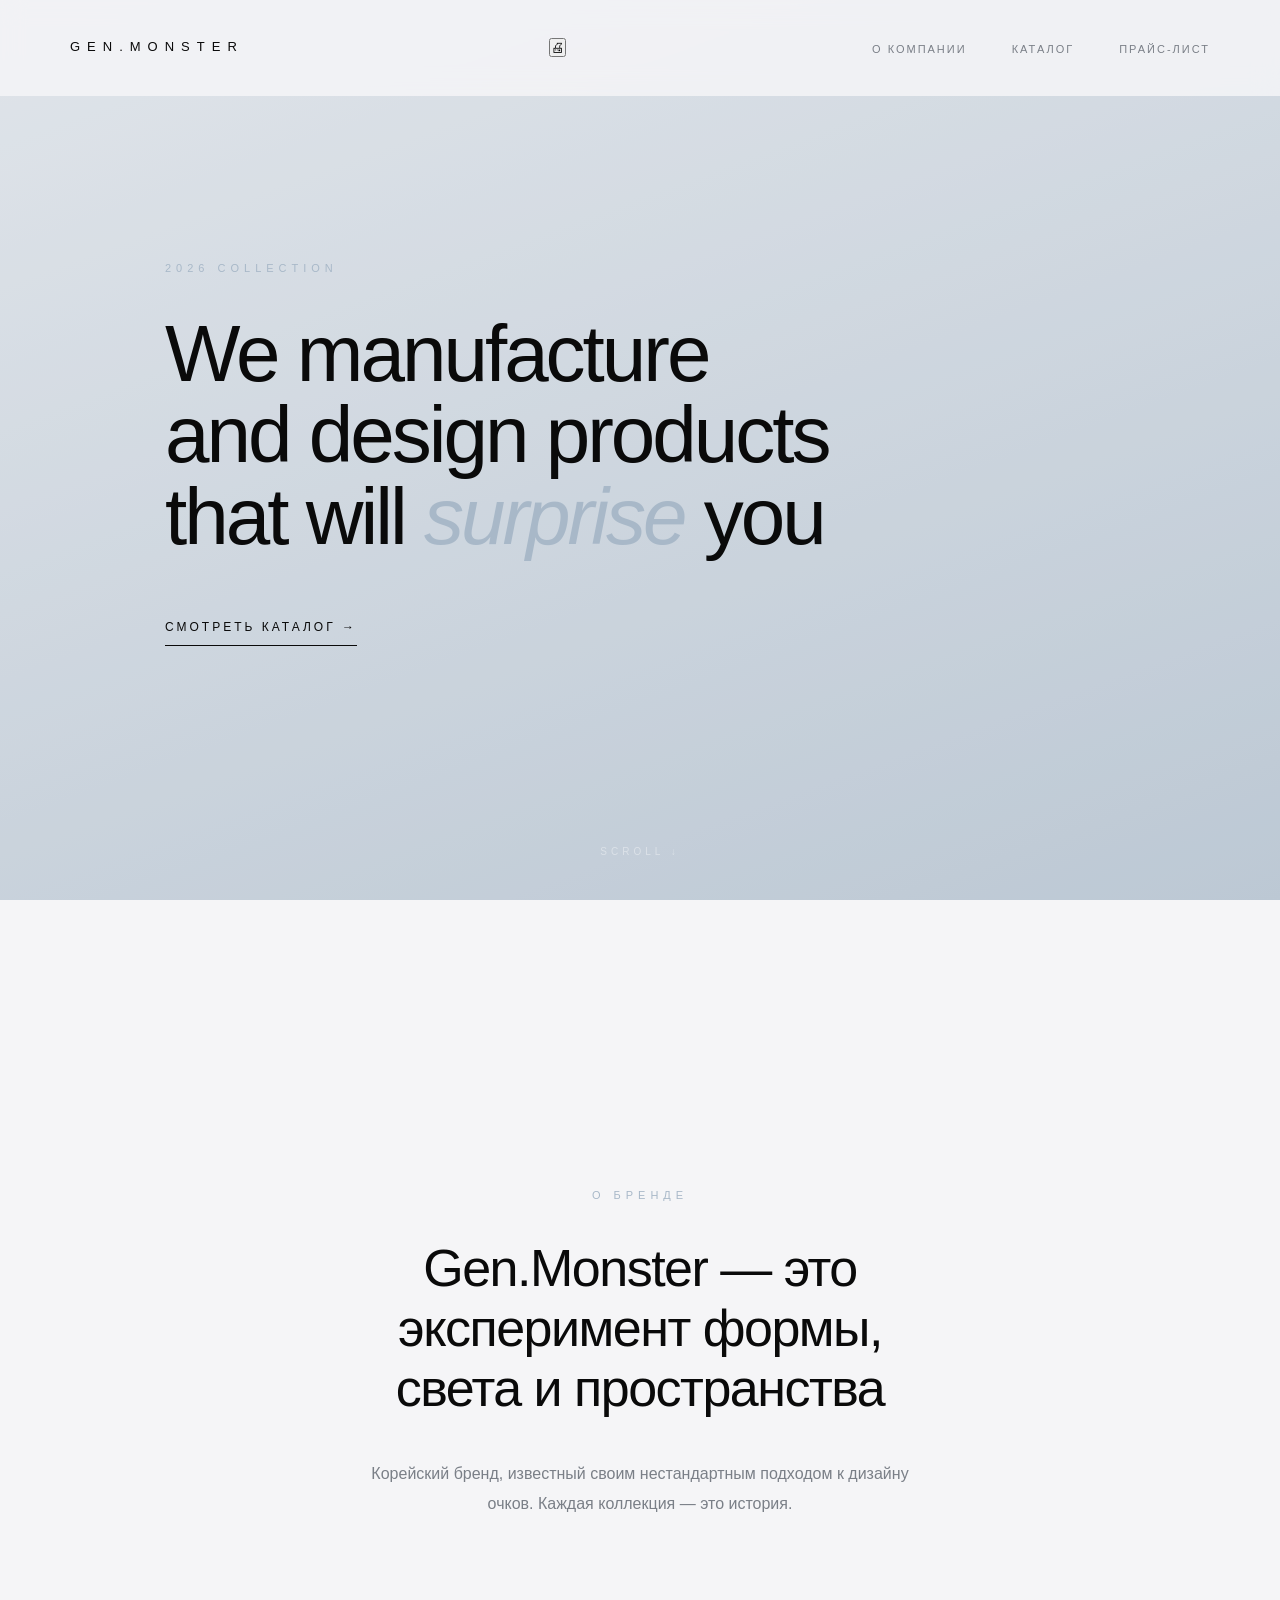
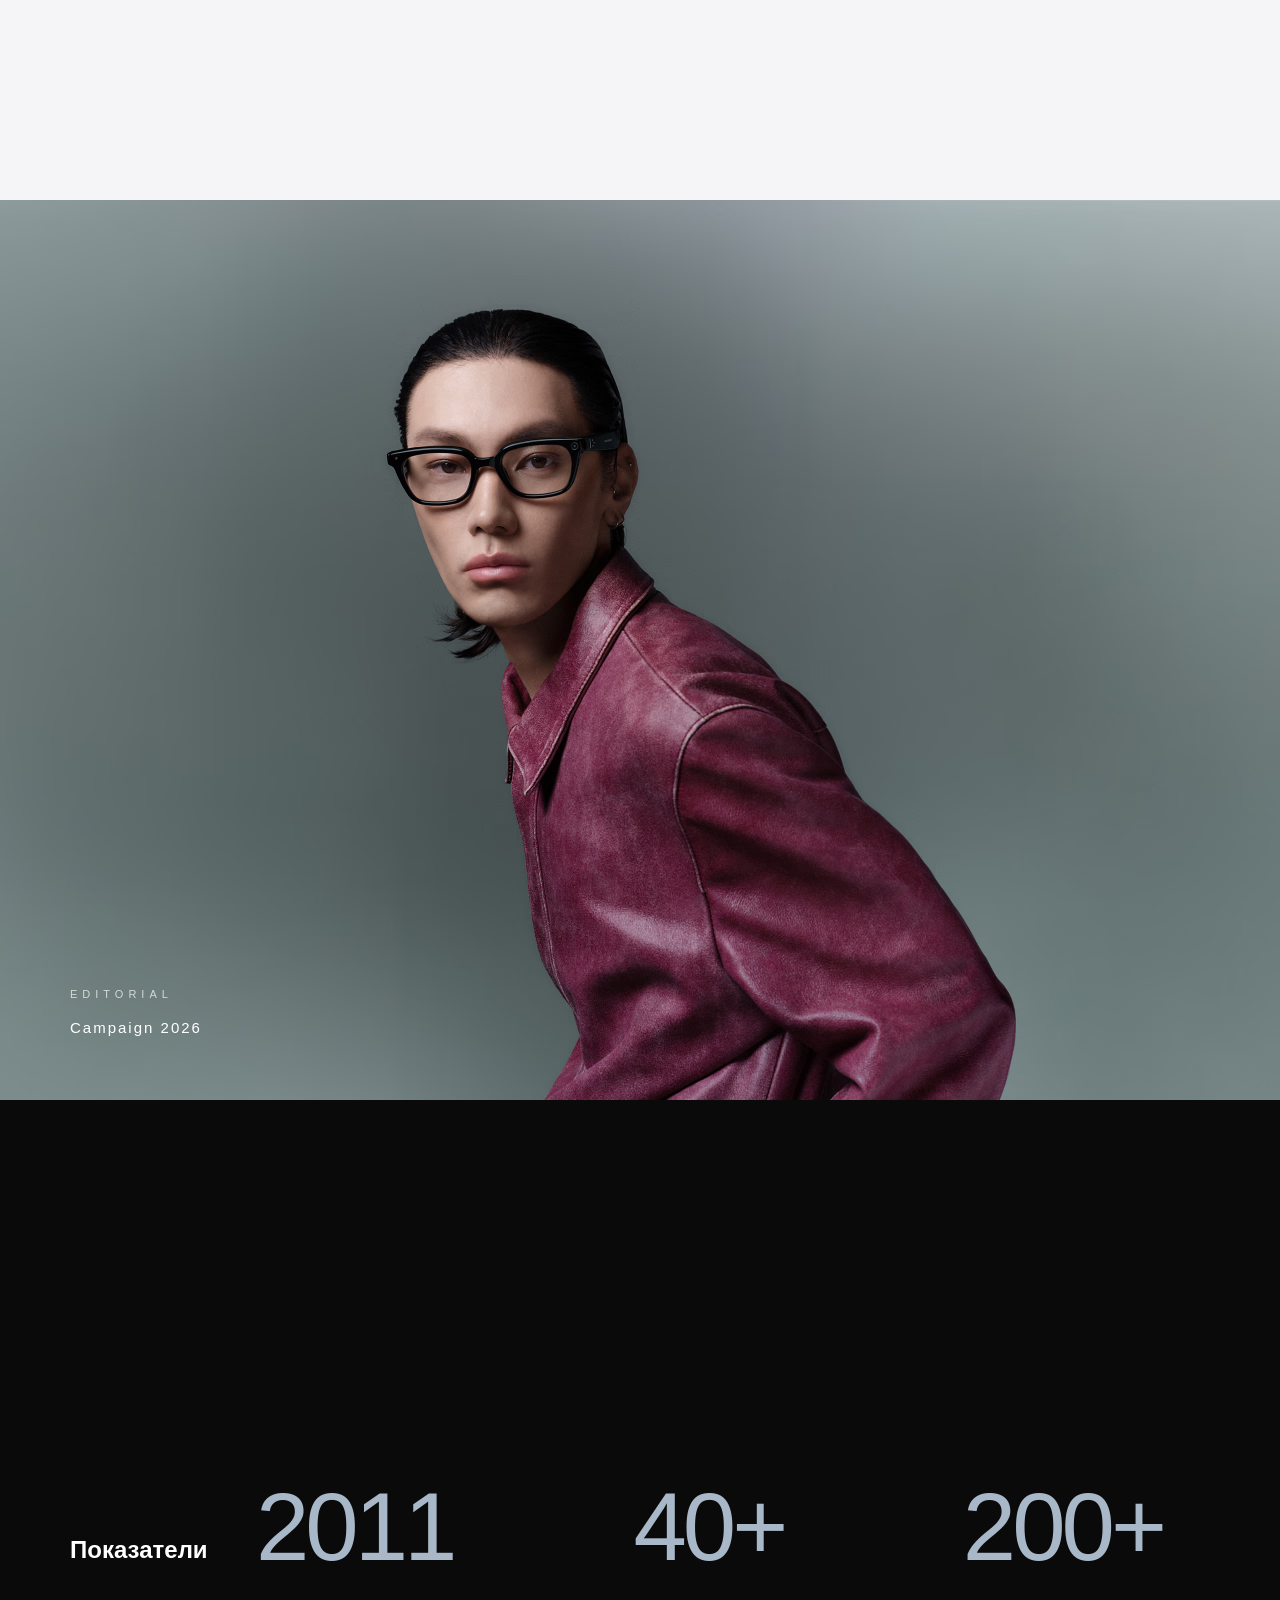
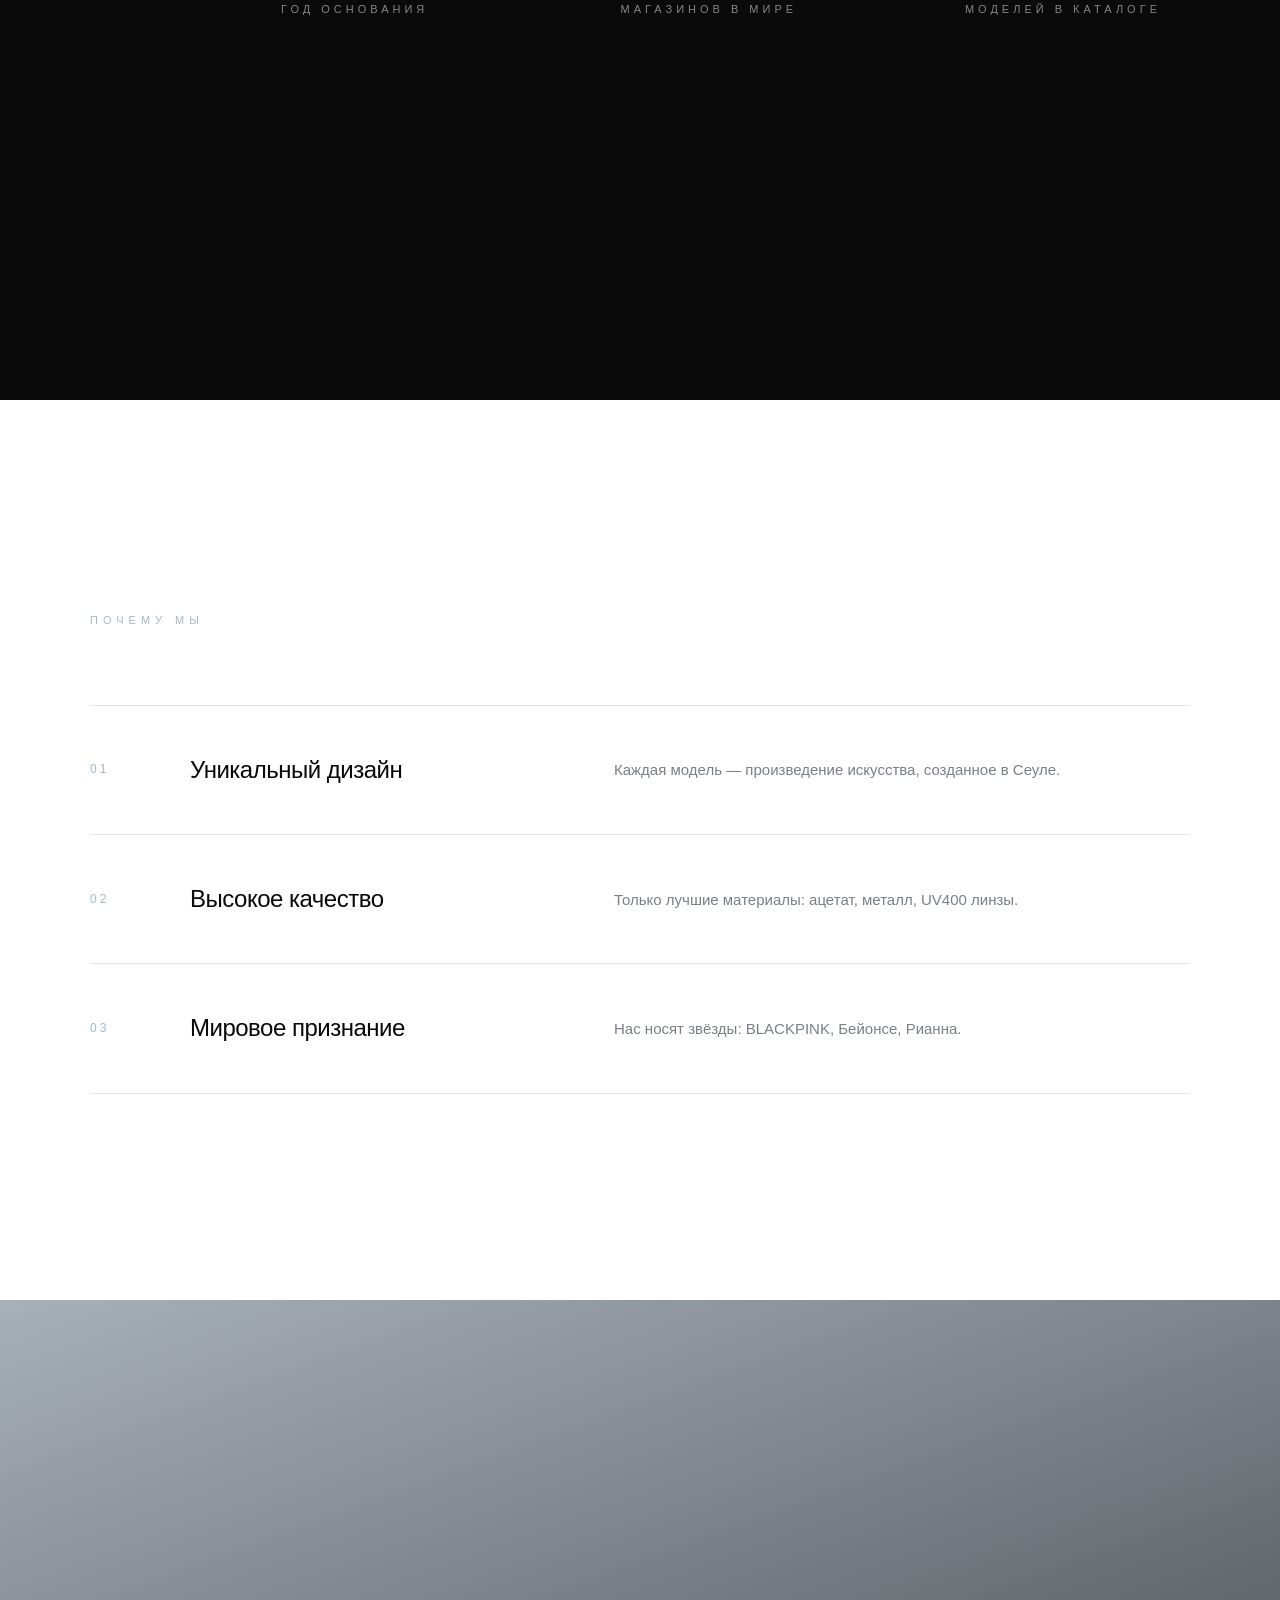
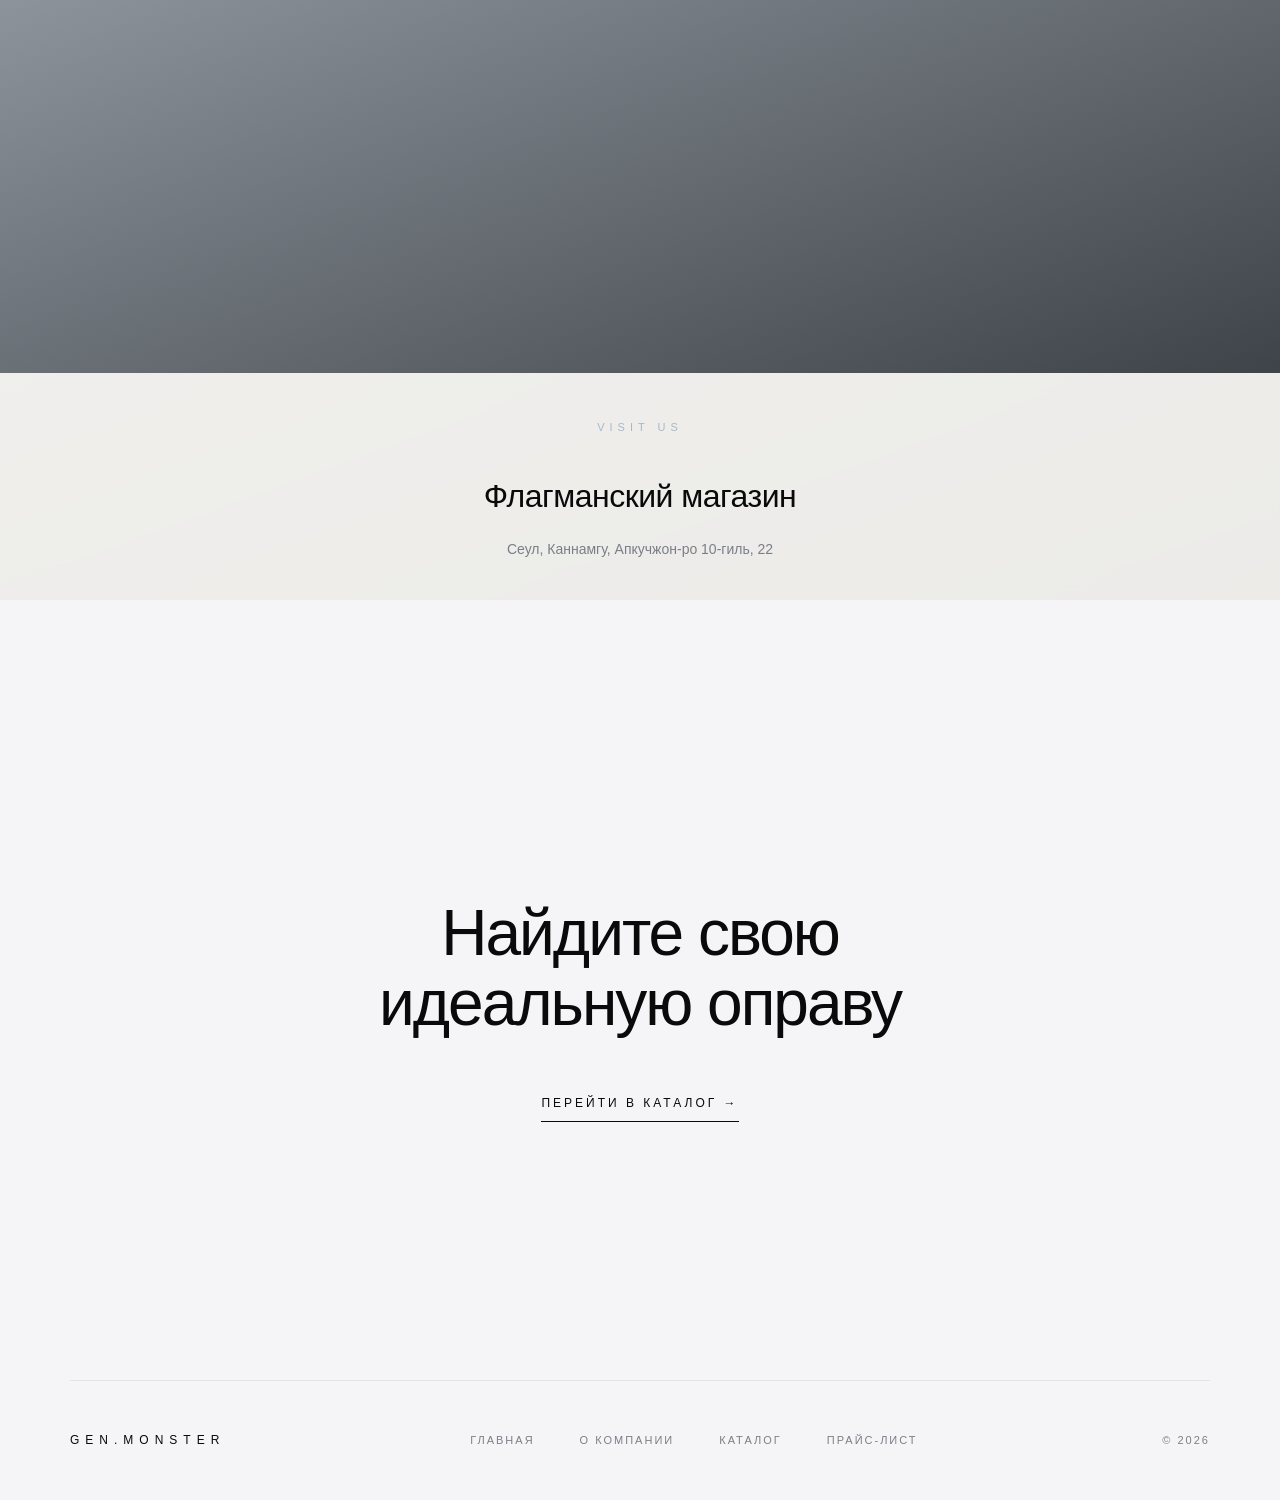
==== commit 6b2a11b4: "Update index.html" ====
--- a/index.html
+++ b/index.html
@@ -12,6 +12,9 @@
     <!-- ШАПКА -->
     <header class="header">
         <a href="index.html" class="logo">GEN.MONSTER</a>
+        <button class="print-toggle" id="print-toggle" aria-label="Версия для печати">
+            🖨
+        </button>
          <button class="burger" id="burger" aria-label="Открыть меню">
             <span></span>
             <span></span>
--- a/styles.css
+++ b/styles.css
@@ -887,3 +887,149 @@
         font-size: 22px;
     }
 }
+/* ===== ВЕРСИЯ ДЛЯ ПЕЧАТИ (Ctrl+P) ===== */
+@media print {
+
+    /* Скрываем всё лишнее */
+    .header,
+    .burger,
+    .footer,
+    .nav,
+    .footer-nav,
+    .screen-bg,
+    .screen-map,
+    .scroll-hint,
+    .overlay,
+    .link-arrow,
+    .map-overlay,
+    .image-caption {
+        display: none !important;
+    }
+
+    /* Общий фон — белый, текст — чёрный */
+    body {
+        background: #ffffff !important;
+        color: #000000 !important;
+        font-size: 12pt;
+        line-height: 1.4;
+    }
+
+    /* Каждый экран — компактно, без 100vh */
+    .screen {
+        min-height: auto !important;
+        padding: 20px 0 !important;
+        page-break-inside: avoid;
+    }
+
+    .screen-content {
+        max-width: 100% !important;
+    }
+
+    /* Заголовки — чёрные */
+    h1, h2, h3 {
+        color: #000000 !important;
+        page-break-after: avoid;
+    }
+
+    /* Тексты — обычные */
+    p, span, li, td, th {
+        color: #000000 !important;
+    }
+
+    /* Ссылки — без подчёркивания, чёрные */
+    a {
+        color: #000000 !important;
+        text-decoration: none !important;
+    }
+
+    /* Каталог — сетка в 3 колонки */
+    .catalog {
+        padding: 20px 0 !important;
+    }
+
+    .catalog-grid {
+        display: grid !important;
+        grid-template-columns: repeat(3, 1fr) !important;
+        gap: 20px !important;
+    }
+
+    .product-image {
+        background: none !important;
+        aspect-ratio: auto !important;
+        margin-bottom: 10px !important;
+    }
+
+    .product-image img {
+        width: 100% !important;
+        height: auto !important;
+        max-height: 200px;
+        object-fit: contain !important;
+    }
+
+    .product h3 {
+        font-size: 14pt !important;
+    }
+
+    /* Прайс-таблица — чёткая ч/б */
+    .price-table {
+        border: 1px solid #000 !important;
+        font-size: 11pt !important;
+    }
+
+    .price-table thead th {
+        background: #ffffff !important;
+        color: #000000 !important;
+        border: 1px solid #000 !important;
+        padding: 8px !important;
+    }
+
+    .price-table tbody td {
+        background: #ffffff !important;
+        color: #000000 !important;
+        border: 1px solid #000 !important;
+        padding: 8px !important;
+    }
+
+    /* Категории — тоже ч/б с жирным */
+    .row-category td {
+        background: #ffffff !important;
+        color: #000000 !important;
+        font-weight: bold !important;
+        border: 1px solid #000 !important;
+    }
+
+    /* Акция — рамка вместо тёмного фона */
+    .row-promo td {
+        background: #ffffff !important;
+        color: #000000 !important;
+        border: 2px solid #000 !important;
+        font-weight: bold !important;
+    }
+
+    /* Показатели цифрами — крупно, но ч/б */
+    .number-value {
+        color: #000000 !important;
+        font-size: 32pt !important;
+    }
+
+    .number-label {
+        color: #000000 !important;
+    }
+
+    /* Контакты — все ч/б */
+    .contacts-grid {
+        border-top: 1px solid #000 !important;
+    }
+
+    .contact-label {
+        color: #000000 !important;
+        font-weight: bold !important;
+    }
+
+    /* Убираем тени и скругления */
+    * {
+        box-shadow: none !important;
+        text-shadow: none !important;
+        border-radius: 0 !important;
+    }
+}
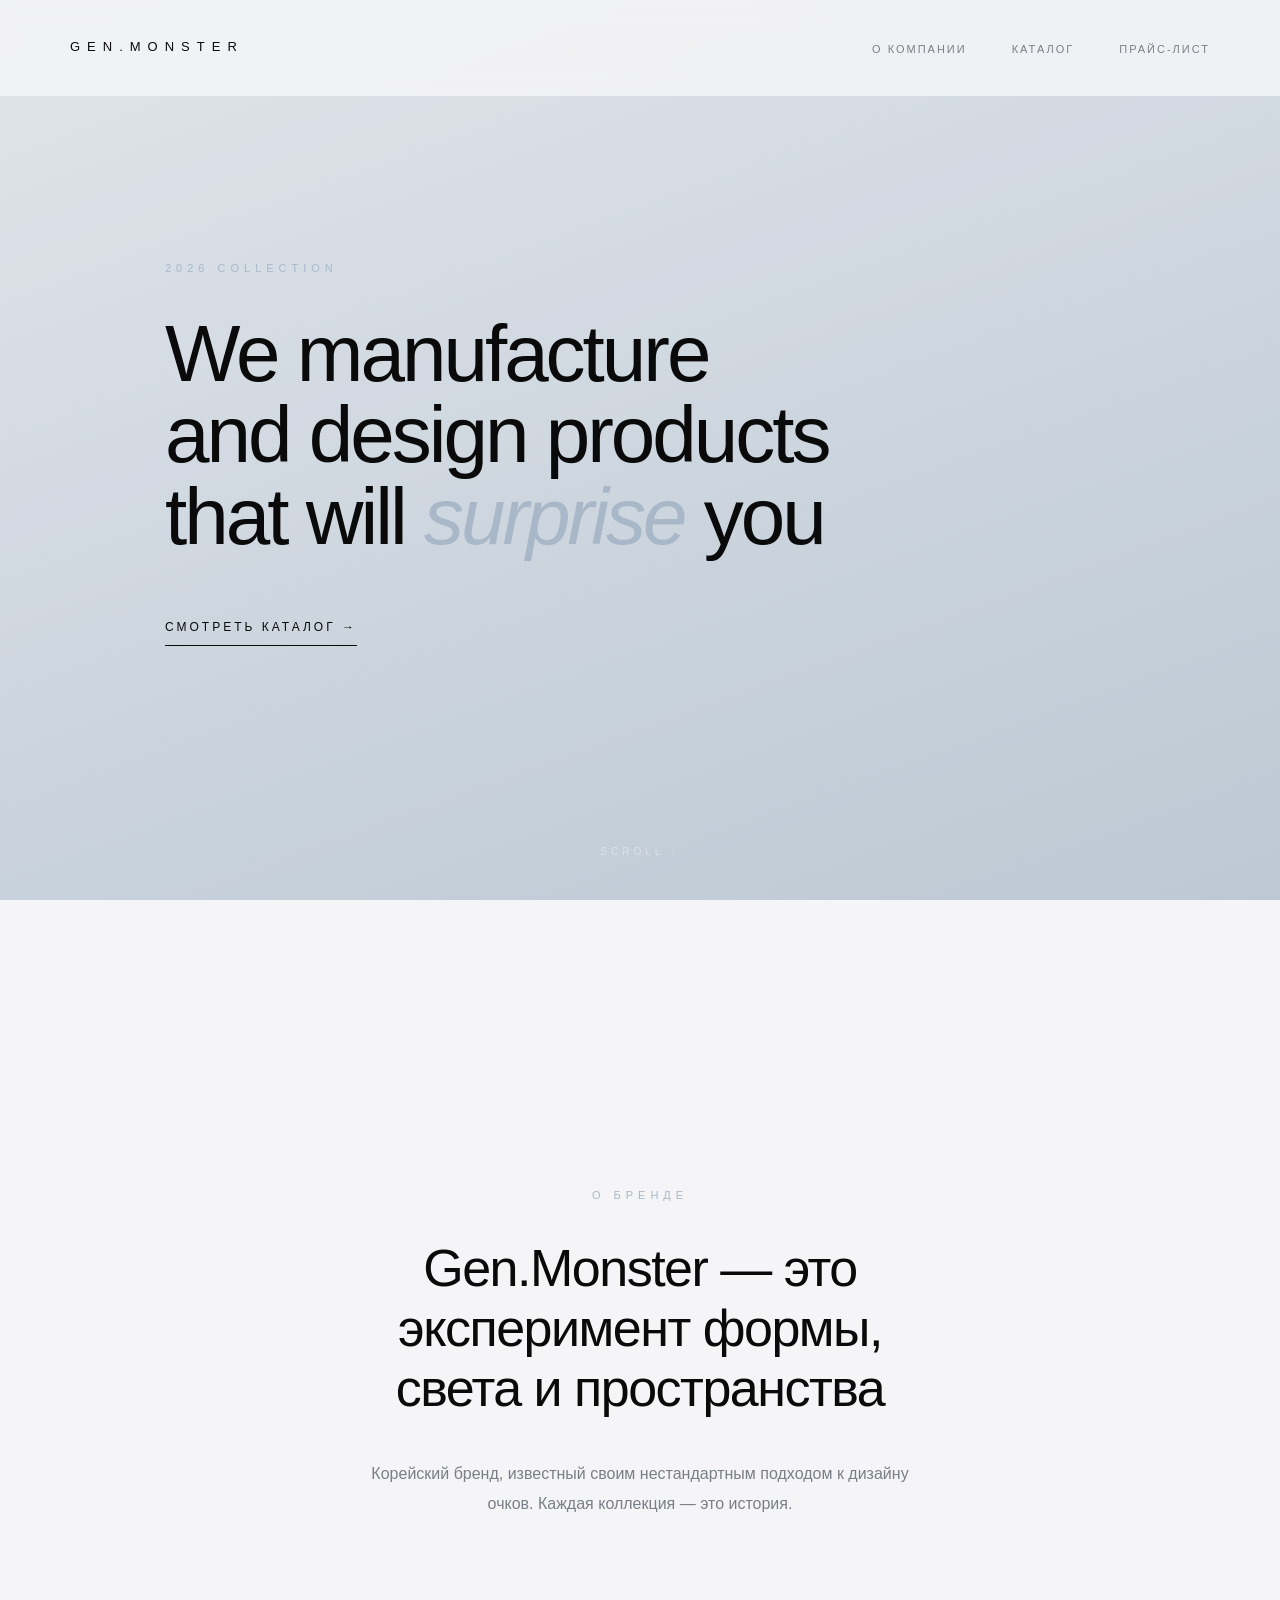
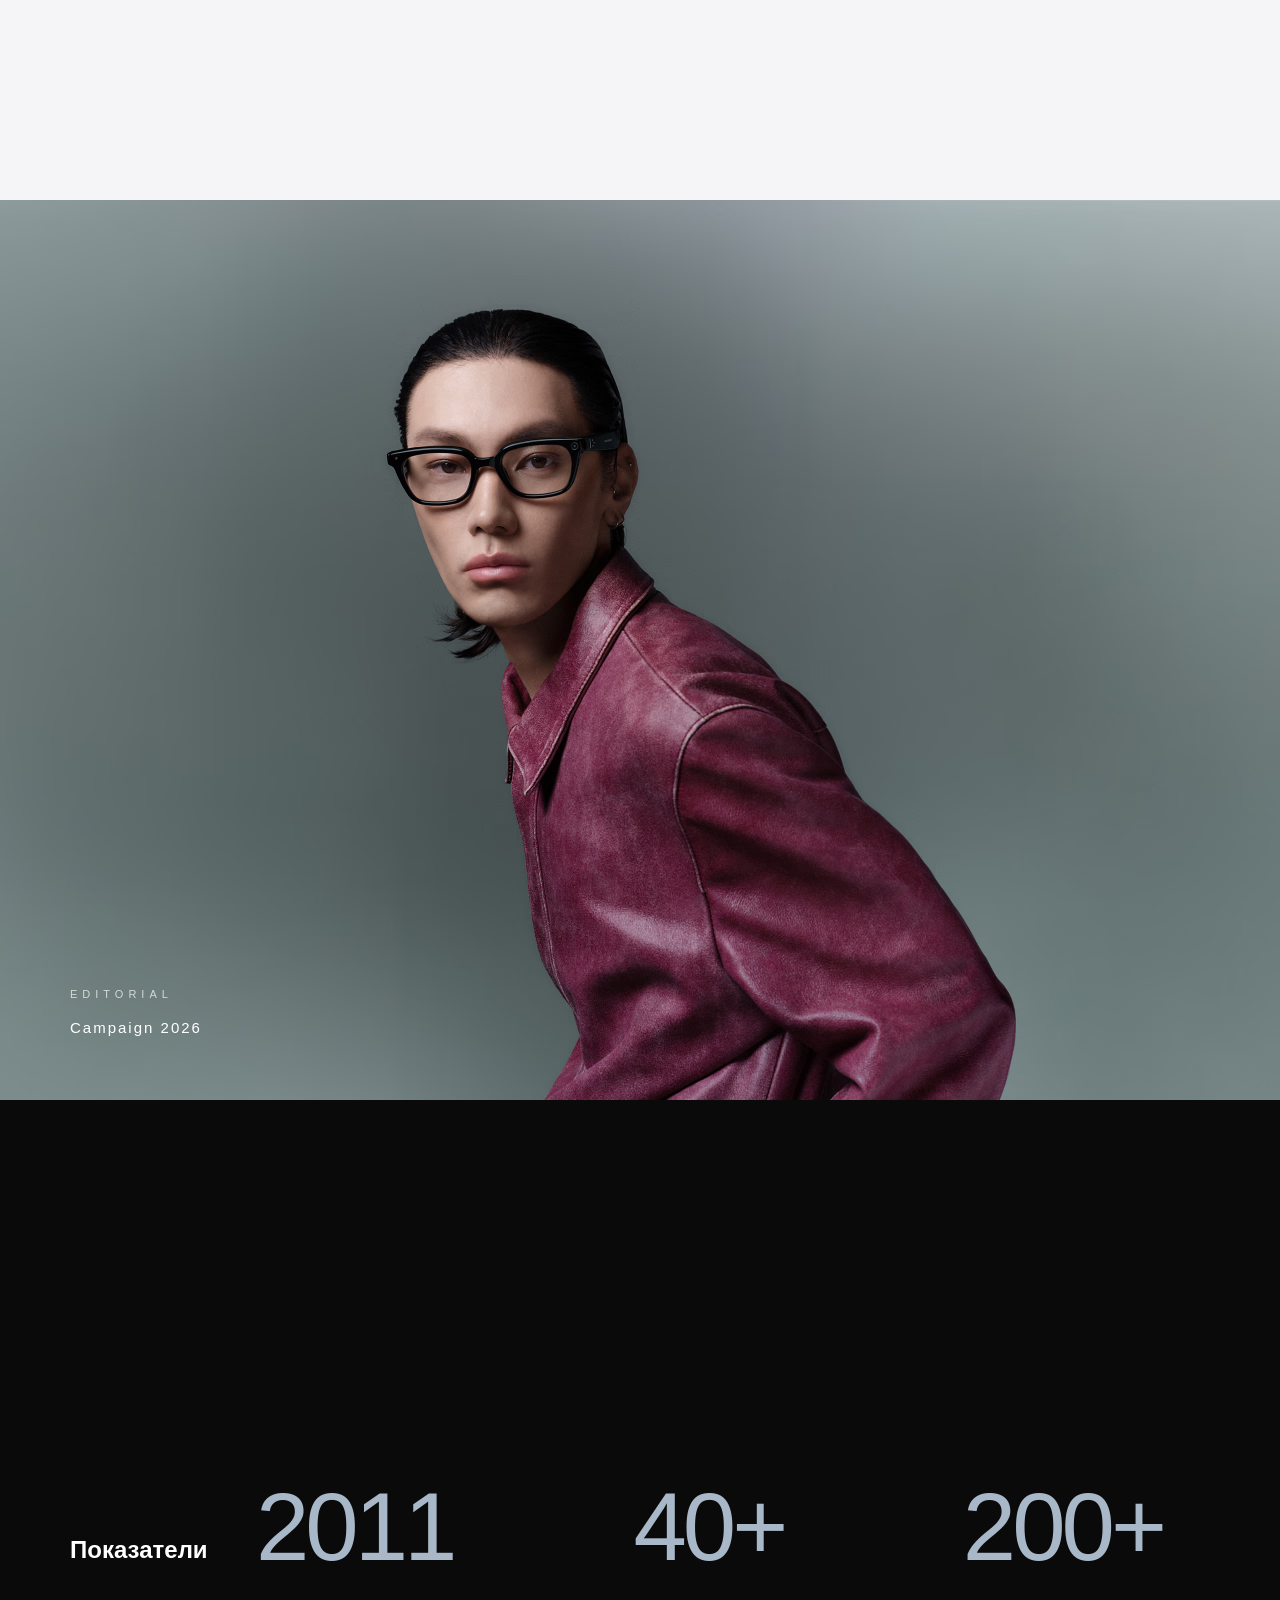
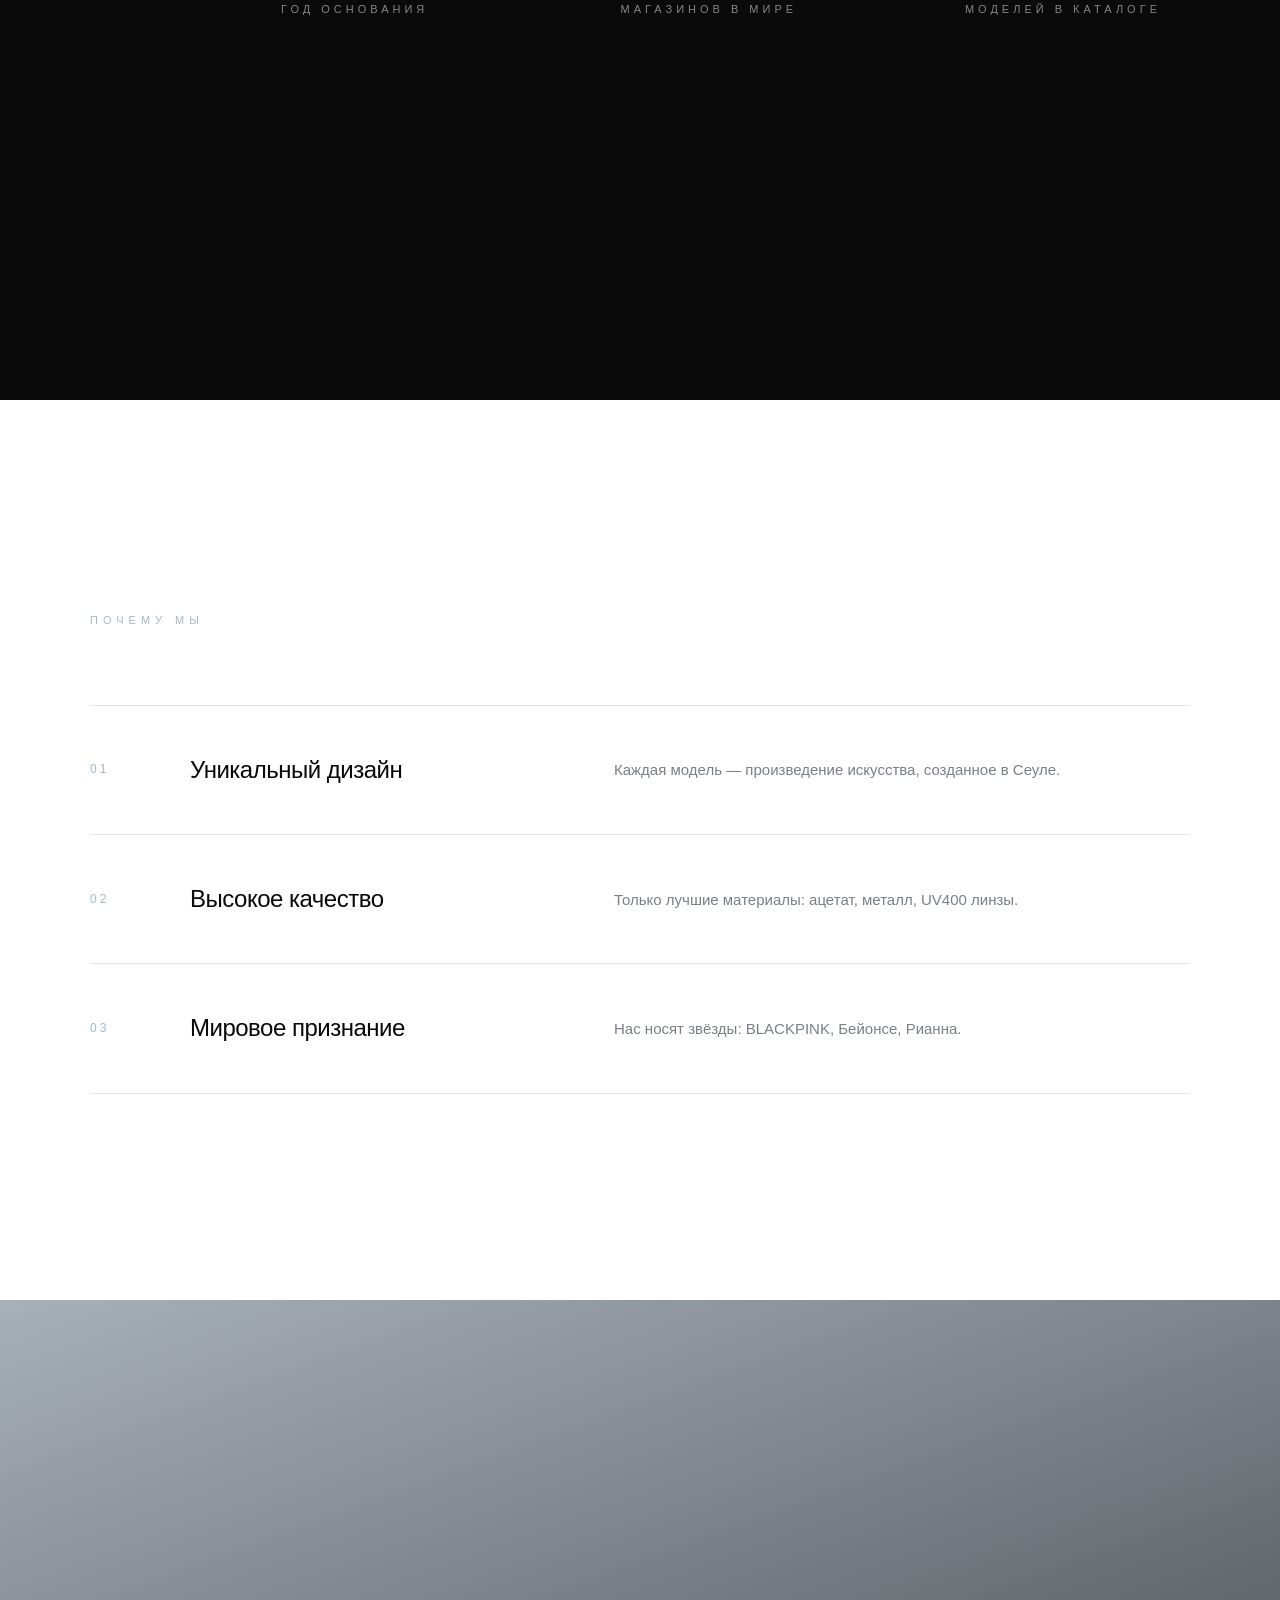
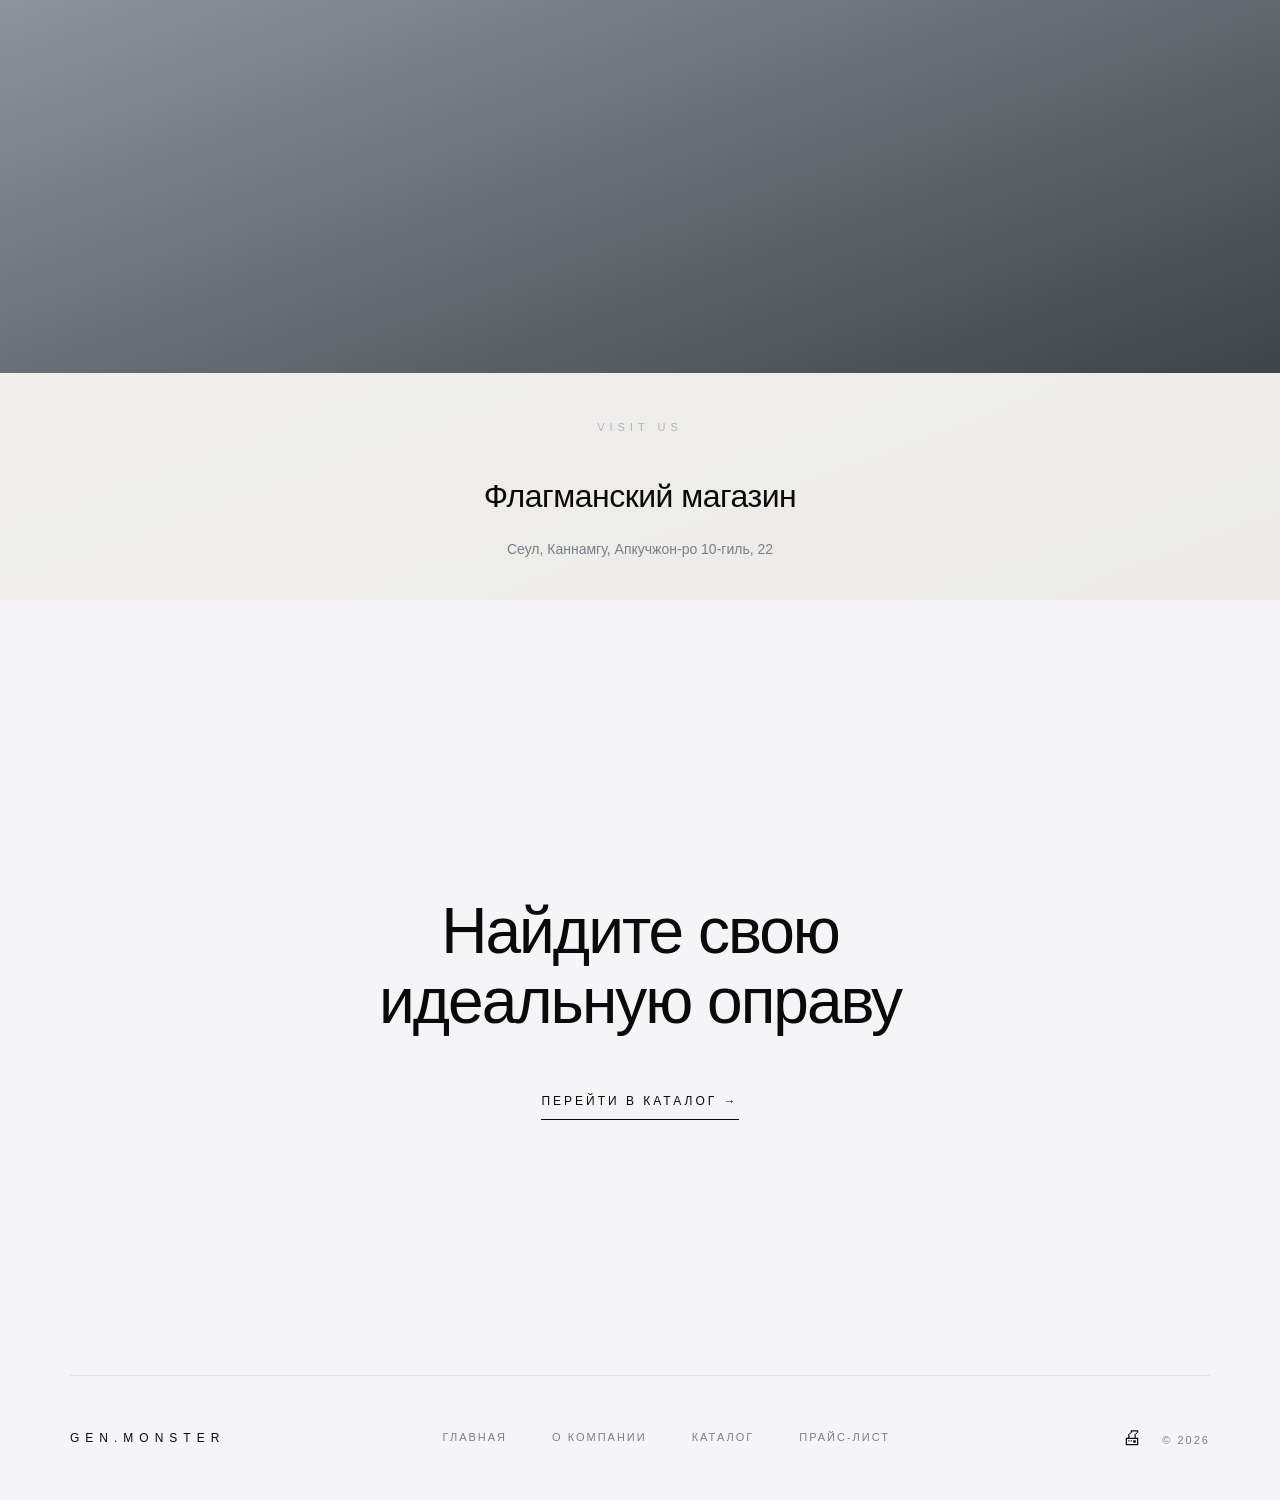
==== commit 7c4c51d4: "Update index.html" ====
--- a/index.html
+++ b/index.html
@@ -12,9 +12,6 @@
     <!-- ШАПКА -->
     <header class="header">
         <a href="index.html" class="logo">GEN.MONSTER</a>
-        <button class="print-toggle" id="print-toggle" aria-label="Версия для печати">
-            🖨
-        </button>
          <button class="burger" id="burger" aria-label="Открыть меню">
             <span></span>
             <span></span>
@@ -165,8 +162,12 @@
                     <li><a href="price.html">Прайс-лист</a></li>
             </ul>
             </nav>
-            <div class="footer-copy">© 2026</div>
-        </footer>
+            <div class="footer-copy">
+                <button class="print-toggle" id="print-toggle" aria-label="Версия для печати">
+                    🖨
+                </button>
+                <span>© 2026</span>
+</div>        </footer>
     </section>
 
 </body>
--- a/styles.css
+++ b/styles.css
@@ -1033,3 +1033,24 @@
         border-radius: 0 !important;
     }
 }
+/* ===== КНОПКА ПРИНТЕРА ===== */
+.print-toggle {
+    background: none;
+    border: none;
+    font-size: 20px;
+    cursor: pointer;
+    padding: 0 15px;
+    transition: transform 0.3s;
+    color: var(--ink);
+}
+
+.print-toggle:hover {
+    transform: scale(1.2);
+}
+
+@media (max-width: 900px) {
+    .print-toggle {
+        font-size: 18px;
+        padding: 0 10px;
+    }
+}
